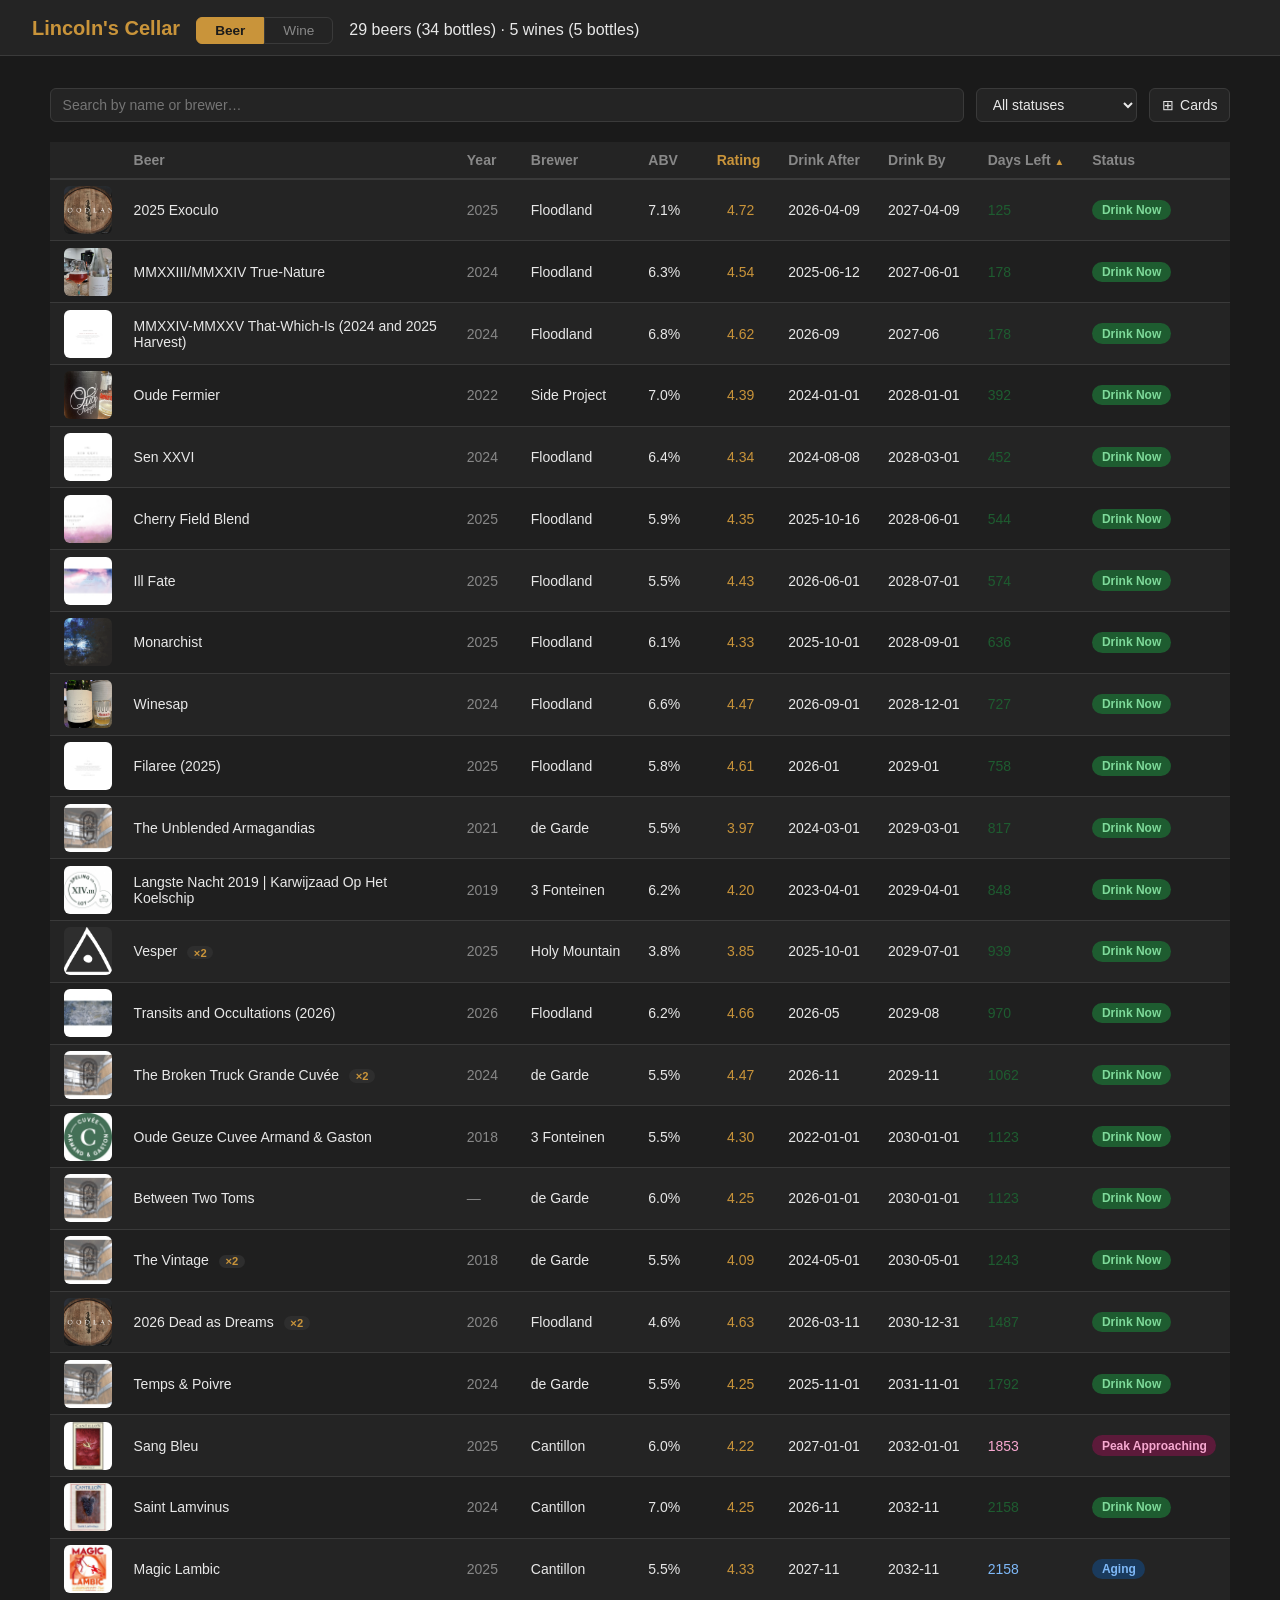
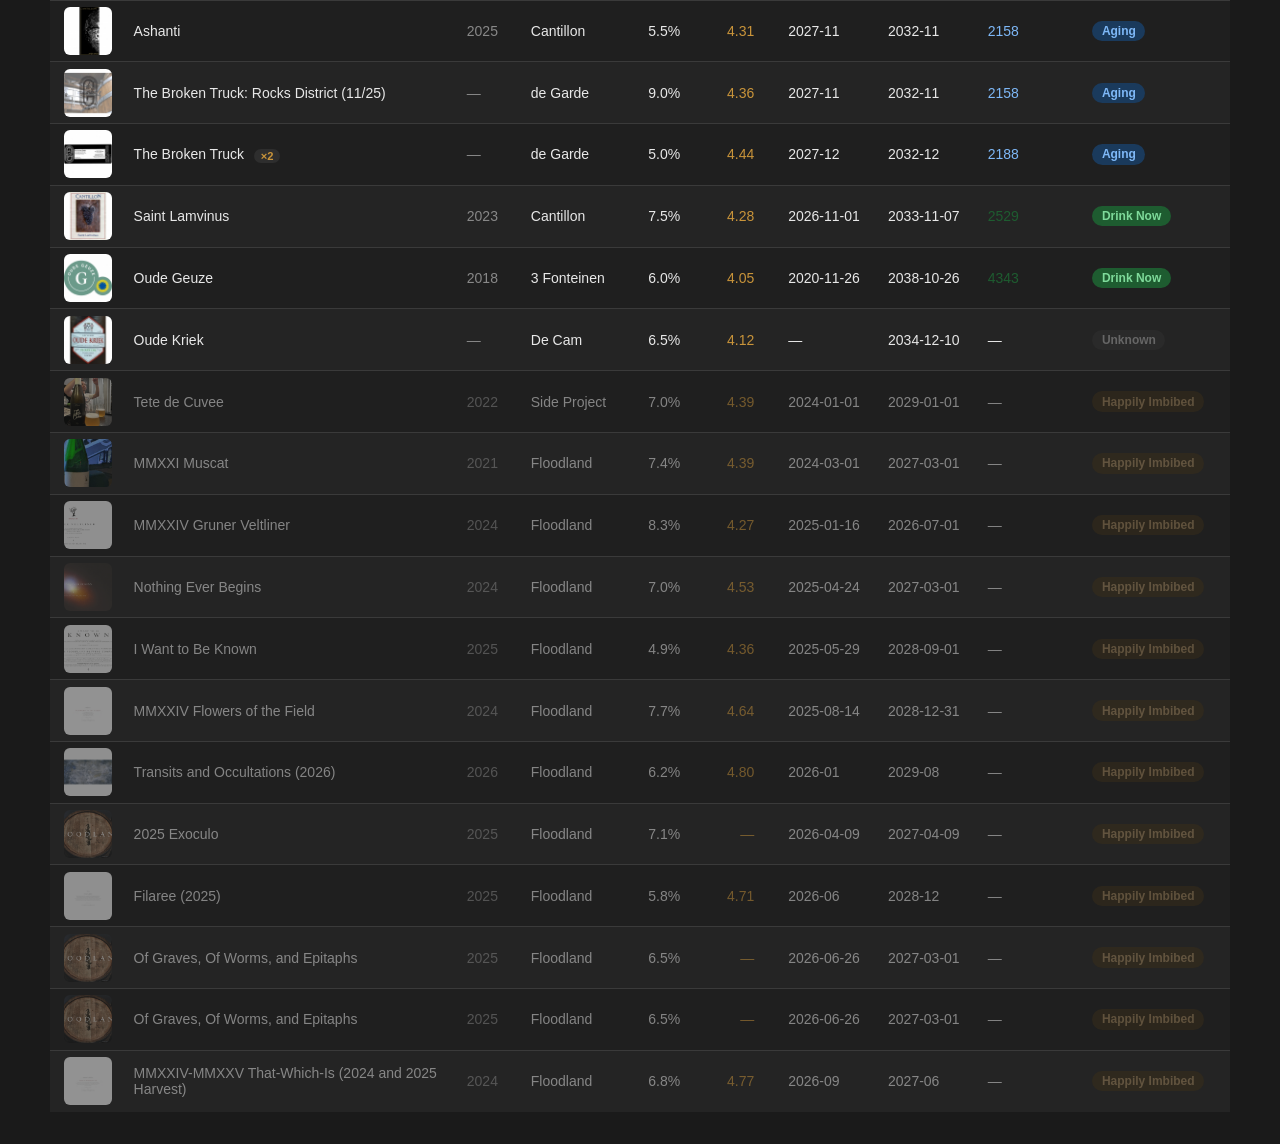
==== docs/index.html @ f9b919c2 "Refresh Untappd ratings for five vintage-specific beers" ====
<!DOCTYPE html>
<html lang="en">
<head>
  <meta charset="UTF-8">
  <meta name="viewport" content="width=device-width, initial-scale=1.0">
  <title>Lincoln's Cellar</title>
  <link rel="stylesheet" href="static/style.css">
</head>
<body>

<header>
  <div class="header-inner">
    <h1>Lincoln's Cellar</h1>
    <div class="section-tabs">
      <button class="tab-btn tab-beer active" data-section="beer">Beer</button>
      <button class="tab-btn tab-wine" data-section="wine">Wine</button>
    </div>
    <span class="cellar-count" id="cellarCount"></span>
  </div>
</header>

<main>

  <!-- ── Beer section ─────────────────────────────────────────── -->
  <div id="beerSection" class="cellar-section">
  <div class="controls">
    
    <input type="text" id="filterText" placeholder="Search by name or brewer…" autocomplete="off">
    <select id="filterStatus">
      <option value="">All statuses</option>
      <option value="Drink Now">Drink Now</option>
      <option value="Peak Approaching">Peak Approaching</option>
      <option value="Aging">Aging</option>
      <option value="Past Peak">Past Peak</option>
      <option value="Unknown">Unknown</option>
      <option value="Happily Imbibed">Happily Imbibed</option>
      <option value="Test">Test</option>
    </select>
    <button id="viewToggle" class="view-toggle">
      <span class="view-toggle-icon">⊞</span>
      <span class="view-toggle-label">Cards</span>
    </button>
  </div>

  <div id="sortControls" class="sort-controls" hidden>
    <label for="cardSort">Sort by</label>
    <select id="cardSort">
      <option value="days_left">Days Left</option>
      <option value="name">Name</option>
      <option value="year">Year</option>
      <option value="brewer">Brewer</option>
      <option value="abv">ABV</option>
      <option value="untappd_rating">Rating</option>
      <option value="drink_after">Drink After</option>
      <option value="drink_by">Drink By</option>
    </select>
    <button id="cardSortDir" class="card-sort-dir">▲</button>
  </div>

  <div class="table-wrap">
  <table id="cellarTable">
    <thead>
      <tr>
        <th class="col-img"></th>
        <th data-col="name" class="sortable">Beer <span class="sort-arrow"></span></th>
        <th data-col="year" class="sortable">Year <span class="sort-arrow"></span></th>
        <th data-col="brewer" class="sortable">Brewer <span class="sort-arrow"></span></th>
        <th data-col="abv" class="sortable">ABV <span class="sort-arrow"></span></th>
        <th data-col="untappd_rating" class="sortable col-rating">Rating <span class="sort-arrow"></span></th>
        <th data-col="drink_after" class="sortable">Drink After <span class="sort-arrow"></span></th>
        <th data-col="drink_by" class="sortable">Drink By <span class="sort-arrow"></span></th>
        <th data-col="days_left" class="sortable">Days Left <span class="sort-arrow"></span></th>
        <th>Status</th>
      </tr>
    </thead>
    <tbody id="tableBody">
      
      <tr class="beer-row" data-id="26" data-qty="1" >
        <td class="col-img">
          <img class="beer-thumb"
               src="static/images/beers/beer_4009.jpeg"
               alt="Oude Geuze"
               loading="lazy"
               onerror="this.src='/static/images/default.svg'">
        </td>
        <td class="beer-name">
          Oude Geuze
          
        </td>
        <td class="col-year">2018</td>
        <td class="col-brewer">3 Fonteinen</td>
        <td class="col-abv">6.0%</td>
        <td class="col-rating">4.05</td>
        <td class="col-drink-after">2020-11-26</td>
        <td class="col-drink-by">2038-10-26</td>
        <td class="col-days-left"
            data-by="2038-10-26"
            data-after="2020-11-26"
            data-imbibed=""
            data-label="">—</td>
        <td><span class="badge"
                  data-after="2020-11-26"
                  data-by="2038-10-26"
                  data-imbibed=""
                  data-label=""></span></td>
      </tr>
      
      <tr class="beer-row" data-id="16" data-qty="1" >
        <td class="col-img">
          <img class="beer-thumb"
               src="static/images/beers/beer_16.jpeg"
               alt="Oude Geuze Cuvee Armand & Gaston"
               loading="lazy"
               onerror="this.src='/static/images/default.svg'">
        </td>
        <td class="beer-name">
          Oude Geuze Cuvee Armand & Gaston
          
        </td>
        <td class="col-year">2018</td>
        <td class="col-brewer">3 Fonteinen</td>
        <td class="col-abv">5.5%</td>
        <td class="col-rating">4.30</td>
        <td class="col-drink-after">2022-01-01</td>
        <td class="col-drink-by">2030-01-01</td>
        <td class="col-days-left"
            data-by="2030-01-01"
            data-after="2022-01-01"
            data-imbibed=""
            data-label="">—</td>
        <td><span class="badge"
                  data-after="2022-01-01"
                  data-by="2030-01-01"
                  data-imbibed=""
                  data-label=""></span></td>
      </tr>
      
      <tr class="beer-row" data-id="17" data-qty="1" >
        <td class="col-img">
          <img class="beer-thumb"
               src="static/images/beers/beer_17.jpeg"
               alt="Langste Nacht 2019 | Karwijzaad Op Het Koelschip"
               loading="lazy"
               onerror="this.src='/static/images/default.svg'">
        </td>
        <td class="beer-name">
          Langste Nacht 2019 | Karwijzaad Op Het Koelschip
          
        </td>
        <td class="col-year">2019</td>
        <td class="col-brewer">3 Fonteinen</td>
        <td class="col-abv">6.2%</td>
        <td class="col-rating">4.20</td>
        <td class="col-drink-after">2023-04-01</td>
        <td class="col-drink-by">2029-04-01</td>
        <td class="col-days-left"
            data-by="2029-04-01"
            data-after="2023-04-01"
            data-imbibed=""
            data-label="">—</td>
        <td><span class="badge"
                  data-after="2023-04-01"
                  data-by="2029-04-01"
                  data-imbibed=""
                  data-label=""></span></td>
      </tr>
      
      <tr class="beer-row" data-id="19" data-qty="1" >
        <td class="col-img">
          <img class="beer-thumb"
               src="static/images/beers/beer_19.jpeg"
               alt="Oude Fermier"
               loading="lazy"
               onerror="this.src='/static/images/default.svg'">
        </td>
        <td class="beer-name">
          Oude Fermier
          
        </td>
        <td class="col-year">2022</td>
        <td class="col-brewer">Side Project</td>
        <td class="col-abv">7.0%</td>
        <td class="col-rating">4.39</td>
        <td class="col-drink-after">2024-01-01</td>
        <td class="col-drink-by">2028-01-01</td>
        <td class="col-days-left"
            data-by="2028-01-01"
            data-after="2024-01-01"
            data-imbibed=""
            data-label="">—</td>
        <td><span class="badge"
                  data-after="2024-01-01"
                  data-by="2028-01-01"
                  data-imbibed=""
                  data-label=""></span></td>
      </tr>
      
      <tr class="beer-row" data-id="12" data-qty="1" >
        <td class="col-img">
          <img class="beer-thumb"
               src="static/images/brewers/de_garde_brewing.jpeg"
               alt="The Unblended Armagandias"
               loading="lazy"
               onerror="this.src='/static/images/default.svg'">
        </td>
        <td class="beer-name">
          The Unblended Armagandias
          
        </td>
        <td class="col-year">2021</td>
        <td class="col-brewer">de Garde</td>
        <td class="col-abv">5.5%</td>
        <td class="col-rating">3.97</td>
        <td class="col-drink-after">2024-03-01</td>
        <td class="col-drink-by">2029-03-01</td>
        <td class="col-days-left"
            data-by="2029-03-01"
            data-after="2024-03-01"
            data-imbibed=""
            data-label="">—</td>
        <td><span class="badge"
                  data-after="2024-03-01"
                  data-by="2029-03-01"
                  data-imbibed=""
                  data-label=""></span></td>
      </tr>
      
      <tr class="beer-row" data-id="13" data-qty="2" >
        <td class="col-img">
          <img class="beer-thumb"
               src="static/images/brewers/de_garde_brewing.jpeg"
               alt="The Vintage"
               loading="lazy"
               onerror="this.src='/static/images/default.svg'">
        </td>
        <td class="beer-name">
          The Vintage
          
          <span class="qty-badge">×2</span>
          
        </td>
        <td class="col-year">2018</td>
        <td class="col-brewer">de Garde</td>
        <td class="col-abv">5.5%</td>
        <td class="col-rating">4.09</td>
        <td class="col-drink-after">2024-05-01</td>
        <td class="col-drink-by">2030-05-01</td>
        <td class="col-days-left"
            data-by="2030-05-01"
            data-after="2024-05-01"
            data-imbibed=""
            data-label="">—</td>
        <td><span class="badge"
                  data-after="2024-05-01"
                  data-by="2030-05-01"
                  data-imbibed=""
                  data-label=""></span></td>
      </tr>
      
      <tr class="beer-row" data-id="2" data-qty="1" >
        <td class="col-img">
          <img class="beer-thumb"
               src="static/images/beers/beer_2.jpg"
               alt="Sen XXVI"
               loading="lazy"
               onerror="this.src='/static/images/default.svg'">
        </td>
        <td class="beer-name">
          Sen XXVI
          
        </td>
        <td class="col-year">2024</td>
        <td class="col-brewer">Floodland</td>
        <td class="col-abv">6.4%</td>
        <td class="col-rating">4.34</td>
        <td class="col-drink-after">2024-08-08</td>
        <td class="col-drink-by">2028-03-01</td>
        <td class="col-days-left"
            data-by="2028-03-01"
            data-after="2024-08-08"
            data-imbibed=""
            data-label="">—</td>
        <td><span class="badge"
                  data-after="2024-08-08"
                  data-by="2028-03-01"
                  data-imbibed=""
                  data-label=""></span></td>
      </tr>
      
      <tr class="beer-row" data-id="11" data-qty="1" >
        <td class="col-img">
          <img class="beer-thumb"
               src="static/images/beers/beer_11.jpeg"
               alt="MMXXIII/MMXXIV True-Nature"
               loading="lazy"
               onerror="this.src='/static/images/default.svg'">
        </td>
        <td class="beer-name">
          MMXXIII/MMXXIV True-Nature
          
        </td>
        <td class="col-year">2024</td>
        <td class="col-brewer">Floodland</td>
        <td class="col-abv">6.3%</td>
        <td class="col-rating">4.54</td>
        <td class="col-drink-after">2025-06-12</td>
        <td class="col-drink-by">2027-06-01</td>
        <td class="col-days-left"
            data-by="2027-06-01"
            data-after="2025-06-12"
            data-imbibed=""
            data-label="">—</td>
        <td><span class="badge"
                  data-after="2025-06-12"
                  data-by="2027-06-01"
                  data-imbibed=""
                  data-label=""></span></td>
      </tr>
      
      <tr class="beer-row" data-id="6" data-qty="1" >
        <td class="col-img">
          <img class="beer-thumb"
               src="static/images/beers/beer_6.webp"
               alt="Monarchist"
               loading="lazy"
               onerror="this.src='/static/images/default.svg'">
        </td>
        <td class="beer-name">
          Monarchist
          
        </td>
        <td class="col-year">2025</td>
        <td class="col-brewer">Floodland</td>
        <td class="col-abv">6.1%</td>
        <td class="col-rating">4.33</td>
        <td class="col-drink-after">2025-10-01</td>
        <td class="col-drink-by">2028-09-01</td>
        <td class="col-days-left"
            data-by="2028-09-01"
            data-after="2025-10-01"
            data-imbibed=""
            data-label="">—</td>
        <td><span class="badge"
                  data-after="2025-10-01"
                  data-by="2028-09-01"
                  data-imbibed=""
                  data-label=""></span></td>
      </tr>
      
      <tr class="beer-row" data-id="27" data-qty="2" >
        <td class="col-img">
          <img class="beer-thumb"
               src="static/images/breweries/holy_mountain_brewing.png"
               alt="Vesper"
               loading="lazy"
               onerror="this.src='/static/images/default.svg'">
        </td>
        <td class="beer-name">
          Vesper
          
          <span class="qty-badge">×2</span>
          
        </td>
        <td class="col-year">2025</td>
        <td class="col-brewer">Holy Mountain</td>
        <td class="col-abv">3.8%</td>
        <td class="col-rating">3.85</td>
        <td class="col-drink-after">2025-10-01</td>
        <td class="col-drink-by">2029-07-01</td>
        <td class="col-days-left"
            data-by="2029-07-01"
            data-after="2025-10-01"
            data-imbibed=""
            data-label="">—</td>
        <td><span class="badge"
                  data-after="2025-10-01"
                  data-by="2029-07-01"
                  data-imbibed=""
                  data-label=""></span></td>
      </tr>
      
      <tr class="beer-row" data-id="5" data-qty="1" >
        <td class="col-img">
          <img class="beer-thumb"
               src="static/images/beers/beer_5.jpg"
               alt="Cherry Field Blend"
               loading="lazy"
               onerror="this.src='/static/images/default.svg'">
        </td>
        <td class="beer-name">
          Cherry Field Blend
          
        </td>
        <td class="col-year">2025</td>
        <td class="col-brewer">Floodland</td>
        <td class="col-abv">5.9%</td>
        <td class="col-rating">4.35</td>
        <td class="col-drink-after">2025-10-16</td>
        <td class="col-drink-by">2028-06-01</td>
        <td class="col-days-left"
            data-by="2028-06-01"
            data-after="2025-10-16"
            data-imbibed=""
            data-label="">—</td>
        <td><span class="badge"
                  data-after="2025-10-16"
                  data-by="2028-06-01"
                  data-imbibed=""
                  data-label=""></span></td>
      </tr>
      
      <tr class="beer-row" data-id="14" data-qty="1" >
        <td class="col-img">
          <img class="beer-thumb"
               src="static/images/brewers/de_garde_brewing.jpeg"
               alt="Temps & Poivre"
               loading="lazy"
               onerror="this.src='/static/images/default.svg'">
        </td>
        <td class="beer-name">
          Temps & Poivre
          
        </td>
        <td class="col-year">2024</td>
        <td class="col-brewer">de Garde</td>
        <td class="col-abv">5.5%</td>
        <td class="col-rating">4.25</td>
        <td class="col-drink-after">2025-11-01</td>
        <td class="col-drink-by">2031-11-01</td>
        <td class="col-days-left"
            data-by="2031-11-01"
            data-after="2025-11-01"
            data-imbibed=""
            data-label="">—</td>
        <td><span class="badge"
                  data-after="2025-11-01"
                  data-by="2031-11-01"
                  data-imbibed=""
                  data-label=""></span></td>
      </tr>
      
      <tr class="beer-row" data-id="123" data-qty="1" >
        <td class="col-img">
          <img class="beer-thumb"
               src="static/images/beers/beer_6720301.jpeg"
               alt="Filaree (2025)"
               loading="lazy"
               onerror="this.src='/static/images/default.svg'">
        </td>
        <td class="beer-name">
          Filaree (2025)
          
        </td>
        <td class="col-year">2025</td>
        <td class="col-brewer">Floodland</td>
        <td class="col-abv">5.8%</td>
        <td class="col-rating">4.61</td>
        <td class="col-drink-after">2026-01</td>
        <td class="col-drink-by">2029-01</td>
        <td class="col-days-left"
            data-by="2029-01"
            data-after="2026-01"
            data-imbibed=""
            data-label="">—</td>
        <td><span class="badge"
                  data-after="2026-01"
                  data-by="2029-01"
                  data-imbibed=""
                  data-label=""></span></td>
      </tr>
      
      <tr class="beer-row" data-id="15" data-qty="1" >
        <td class="col-img">
          <img class="beer-thumb"
               src="static/images/brewers/de_garde_brewing.jpeg"
               alt="Between Two Toms"
               loading="lazy"
               onerror="this.src='/static/images/default.svg'">
        </td>
        <td class="beer-name">
          Between Two Toms
          
        </td>
        <td class="col-year">—</td>
        <td class="col-brewer">de Garde</td>
        <td class="col-abv">6.0%</td>
        <td class="col-rating">4.25</td>
        <td class="col-drink-after">2026-01-01</td>
        <td class="col-drink-by">2030-01-01</td>
        <td class="col-days-left"
            data-by="2030-01-01"
            data-after="2026-01-01"
            data-imbibed=""
            data-label="">—</td>
        <td><span class="badge"
                  data-after="2026-01-01"
                  data-by="2030-01-01"
                  data-imbibed=""
                  data-label=""></span></td>
      </tr>
      
      <tr class="beer-row" data-id="128" data-qty="2" >
        <td class="col-img">
          <img class="beer-thumb"
               src="static/images/brewers/floodland_brewing.png"
               alt="2026 Dead as Dreams"
               loading="lazy"
               onerror="this.src='/static/images/default.svg'">
        </td>
        <td class="beer-name">
          2026 Dead as Dreams
          
          <span class="qty-badge">×2</span>
          
        </td>
        <td class="col-year">2026</td>
        <td class="col-brewer">Floodland</td>
        <td class="col-abv">4.6%</td>
        <td class="col-rating">4.63</td>
        <td class="col-drink-after">2026-03-11</td>
        <td class="col-drink-by">2030-12-31</td>
        <td class="col-days-left"
            data-by="2030-12-31"
            data-after="2026-03-11"
            data-imbibed=""
            data-label="">—</td>
        <td><span class="badge"
                  data-after="2026-03-11"
                  data-by="2030-12-31"
                  data-imbibed=""
                  data-label=""></span></td>
      </tr>
      
      <tr class="beer-row" data-id="130" data-qty="1" >
        <td class="col-img">
          <img class="beer-thumb"
               src="static/images/brewers/floodland_brewing.png"
               alt="2025 Exoculo"
               loading="lazy"
               onerror="this.src='/static/images/default.svg'">
        </td>
        <td class="beer-name">
          2025 Exoculo
          
        </td>
        <td class="col-year">2025</td>
        <td class="col-brewer">Floodland</td>
        <td class="col-abv">7.1%</td>
        <td class="col-rating">4.72</td>
        <td class="col-drink-after">2026-04-09</td>
        <td class="col-drink-by">2027-04-09</td>
        <td class="col-days-left"
            data-by="2027-04-09"
            data-after="2026-04-09"
            data-imbibed=""
            data-label="">—</td>
        <td><span class="badge"
                  data-after="2026-04-09"
                  data-by="2027-04-09"
                  data-imbibed=""
                  data-label=""></span></td>
      </tr>
      
      <tr class="beer-row" data-id="125" data-qty="1" >
        <td class="col-img">
          <img class="beer-thumb"
               src="static/images/beers/beer_6720303.jpeg"
               alt="Transits and Occultations (2026)"
               loading="lazy"
               onerror="this.src='/static/images/default.svg'">
        </td>
        <td class="beer-name">
          Transits and Occultations (2026)
          
        </td>
        <td class="col-year">2026</td>
        <td class="col-brewer">Floodland</td>
        <td class="col-abv">6.2%</td>
        <td class="col-rating">4.66</td>
        <td class="col-drink-after">2026-05</td>
        <td class="col-drink-by">2029-08</td>
        <td class="col-days-left"
            data-by="2029-08"
            data-after="2026-05"
            data-imbibed=""
            data-label="">—</td>
        <td><span class="badge"
                  data-after="2026-05"
                  data-by="2029-08"
                  data-imbibed=""
                  data-label=""></span></td>
      </tr>
      
      <tr class="beer-row" data-id="3" data-qty="1" >
        <td class="col-img">
          <img class="beer-thumb"
               src="static/images/beers/beer_3.jpg"
               alt="Ill Fate"
               loading="lazy"
               onerror="this.src='/static/images/default.svg'">
        </td>
        <td class="beer-name">
          Ill Fate
          
        </td>
        <td class="col-year">2025</td>
        <td class="col-brewer">Floodland</td>
        <td class="col-abv">5.5%</td>
        <td class="col-rating">4.43</td>
        <td class="col-drink-after">2026-06-01</td>
        <td class="col-drink-by">2028-07-01</td>
        <td class="col-days-left"
            data-by="2028-07-01"
            data-after="2026-06-01"
            data-imbibed=""
            data-label="">—</td>
        <td><span class="badge"
                  data-after="2026-06-01"
                  data-by="2028-07-01"
                  data-imbibed=""
                  data-label=""></span></td>
      </tr>
      
      <tr class="beer-row" data-id="124" data-qty="1" >
        <td class="col-img">
          <img class="beer-thumb"
               src="static/images/beers/beer_6720300.jpeg"
               alt="MMXXIV-MMXXV That-Which-Is (2024 and 2025 Harvest)"
               loading="lazy"
               onerror="this.src='/static/images/default.svg'">
        </td>
        <td class="beer-name">
          MMXXIV-MMXXV That-Which-Is (2024 and 2025 Harvest)
          
        </td>
        <td class="col-year">2024</td>
        <td class="col-brewer">Floodland</td>
        <td class="col-abv">6.8%</td>
        <td class="col-rating">4.62</td>
        <td class="col-drink-after">2026-09</td>
        <td class="col-drink-by">2027-06</td>
        <td class="col-days-left"
            data-by="2027-06"
            data-after="2026-09"
            data-imbibed=""
            data-label="">—</td>
        <td><span class="badge"
                  data-after="2026-09"
                  data-by="2027-06"
                  data-imbibed=""
                  data-label=""></span></td>
      </tr>
      
      <tr class="beer-row" data-id="10" data-qty="1" >
        <td class="col-img">
          <img class="beer-thumb"
               src="static/images/beers/beer_10.jpeg"
               alt="Winesap"
               loading="lazy"
               onerror="this.src='/static/images/default.svg'">
        </td>
        <td class="beer-name">
          Winesap
          
        </td>
        <td class="col-year">2024</td>
        <td class="col-brewer">Floodland</td>
        <td class="col-abv">6.6%</td>
        <td class="col-rating">4.47</td>
        <td class="col-drink-after">2026-09-01</td>
        <td class="col-drink-by">2028-12-01</td>
        <td class="col-days-left"
            data-by="2028-12-01"
            data-after="2026-09-01"
            data-imbibed=""
            data-label="">—</td>
        <td><span class="badge"
                  data-after="2026-09-01"
                  data-by="2028-12-01"
                  data-imbibed=""
                  data-label=""></span></td>
      </tr>
      
      <tr class="beer-row" data-id="22" data-qty="1" >
        <td class="col-img">
          <img class="beer-thumb"
               src="static/images/beers/beer_22.jpeg"
               alt="Saint Lamvinus"
               loading="lazy"
               onerror="this.src='/static/images/default.svg'">
        </td>
        <td class="beer-name">
          Saint Lamvinus
          
        </td>
        <td class="col-year">2024</td>
        <td class="col-brewer">Cantillon</td>
        <td class="col-abv">7.0%</td>
        <td class="col-rating">4.25</td>
        <td class="col-drink-after">2026-11</td>
        <td class="col-drink-by">2032-11</td>
        <td class="col-days-left"
            data-by="2032-11"
            data-after="2026-11"
            data-imbibed=""
            data-label="">—</td>
        <td><span class="badge"
                  data-after="2026-11"
                  data-by="2032-11"
                  data-imbibed=""
                  data-label=""></span></td>
      </tr>
      
      <tr class="beer-row" data-id="89" data-qty="2" >
        <td class="col-img">
          <img class="beer-thumb"
               src="static/images/brewers/de_garde_brewing.jpeg"
               alt="The Broken Truck Grande Cuvée"
               loading="lazy"
               onerror="this.src='/static/images/default.svg'">
        </td>
        <td class="beer-name">
          The Broken Truck Grande Cuvée
          
          <span class="qty-badge">×2</span>
          
        </td>
        <td class="col-year">2024</td>
        <td class="col-brewer">de Garde</td>
        <td class="col-abv">5.5%</td>
        <td class="col-rating">4.47</td>
        <td class="col-drink-after">2026-11</td>
        <td class="col-drink-by">2029-11</td>
        <td class="col-days-left"
            data-by="2029-11"
            data-after="2026-11"
            data-imbibed=""
            data-label="">—</td>
        <td><span class="badge"
                  data-after="2026-11"
                  data-by="2029-11"
                  data-imbibed=""
                  data-label=""></span></td>
      </tr>
      
      <tr class="beer-row" data-id="21" data-qty="1" >
        <td class="col-img">
          <img class="beer-thumb"
               src="static/images/beers/beer_21.jpeg"
               alt="Saint Lamvinus"
               loading="lazy"
               onerror="this.src='/static/images/default.svg'">
        </td>
        <td class="beer-name">
          Saint Lamvinus
          
        </td>
        <td class="col-year">2023</td>
        <td class="col-brewer">Cantillon</td>
        <td class="col-abv">7.5%</td>
        <td class="col-rating">4.28</td>
        <td class="col-drink-after">2026-11-01</td>
        <td class="col-drink-by">2033-11-07</td>
        <td class="col-days-left"
            data-by="2033-11-07"
            data-after="2026-11-01"
            data-imbibed=""
            data-label="">—</td>
        <td><span class="badge"
                  data-after="2026-11-01"
                  data-by="2033-11-07"
                  data-imbibed=""
                  data-label=""></span></td>
      </tr>
      
      <tr class="beer-row" data-id="23" data-qty="1" >
        <td class="col-img">
          <img class="beer-thumb"
               src="static/images/beers/beer_23.jpeg"
               alt="Sang Bleu"
               loading="lazy"
               onerror="this.src='/static/images/default.svg'">
        </td>
        <td class="beer-name">
          Sang Bleu
          
        </td>
        <td class="col-year">2025</td>
        <td class="col-brewer">Cantillon</td>
        <td class="col-abv">6.0%</td>
        <td class="col-rating">4.22</td>
        <td class="col-drink-after">2027-01-01</td>
        <td class="col-drink-by">2032-01-01</td>
        <td class="col-days-left"
            data-by="2032-01-01"
            data-after="2027-01-01"
            data-imbibed=""
            data-label="">—</td>
        <td><span class="badge"
                  data-after="2027-01-01"
                  data-by="2032-01-01"
                  data-imbibed=""
                  data-label=""></span></td>
      </tr>
      
      <tr class="beer-row" data-id="24" data-qty="1" >
        <td class="col-img">
          <img class="beer-thumb"
               src="static/images/beers/beer_24.jpeg"
               alt="Magic Lambic"
               loading="lazy"
               onerror="this.src='/static/images/default.svg'">
        </td>
        <td class="beer-name">
          Magic Lambic
          
        </td>
        <td class="col-year">2025</td>
        <td class="col-brewer">Cantillon</td>
        <td class="col-abv">5.5%</td>
        <td class="col-rating">4.33</td>
        <td class="col-drink-after">2027-11</td>
        <td class="col-drink-by">2032-11</td>
        <td class="col-days-left"
            data-by="2032-11"
            data-after="2027-11"
            data-imbibed=""
            data-label="">—</td>
        <td><span class="badge"
                  data-after="2027-11"
                  data-by="2032-11"
                  data-imbibed=""
                  data-label=""></span></td>
      </tr>
      
      <tr class="beer-row" data-id="25" data-qty="1" >
        <td class="col-img">
          <img class="beer-thumb"
               src="static/images/beers/beer_25.jpeg"
               alt="Ashanti"
               loading="lazy"
               onerror="this.src='/static/images/default.svg'">
        </td>
        <td class="beer-name">
          Ashanti
          
        </td>
        <td class="col-year">2025</td>
        <td class="col-brewer">Cantillon</td>
        <td class="col-abv">5.5%</td>
        <td class="col-rating">4.31</td>
        <td class="col-drink-after">2027-11</td>
        <td class="col-drink-by">2032-11</td>
        <td class="col-days-left"
            data-by="2032-11"
            data-after="2027-11"
            data-imbibed=""
            data-label="">—</td>
        <td><span class="badge"
                  data-after="2027-11"
                  data-by="2032-11"
                  data-imbibed=""
                  data-label=""></span></td>
      </tr>
      
      <tr class="beer-row" data-id="90" data-qty="1" >
        <td class="col-img">
          <img class="beer-thumb"
               src="static/images/brewers/de_garde_brewing.jpeg"
               alt="The Broken Truck: Rocks District (11/25)"
               loading="lazy"
               onerror="this.src='/static/images/default.svg'">
        </td>
        <td class="beer-name">
          The Broken Truck: Rocks District (11/25)
          
        </td>
        <td class="col-year">—</td>
        <td class="col-brewer">de Garde</td>
        <td class="col-abv">9.0%</td>
        <td class="col-rating">4.36</td>
        <td class="col-drink-after">2027-11</td>
        <td class="col-drink-by">2032-11</td>
        <td class="col-days-left"
            data-by="2032-11"
            data-after="2027-11"
            data-imbibed=""
            data-label="">—</td>
        <td><span class="badge"
                  data-after="2027-11"
                  data-by="2032-11"
                  data-imbibed=""
                  data-label=""></span></td>
      </tr>
      
      <tr class="beer-row" data-id="87" data-qty="2" >
        <td class="col-img">
          <img class="beer-thumb"
               src="static/images/beers/beer_1137282.jpeg"
               alt="The Broken Truck"
               loading="lazy"
               onerror="this.src='/static/images/default.svg'">
        </td>
        <td class="beer-name">
          The Broken Truck
          
          <span class="qty-badge">×2</span>
          
        </td>
        <td class="col-year">—</td>
        <td class="col-brewer">de Garde</td>
        <td class="col-abv">5.0%</td>
        <td class="col-rating">4.44</td>
        <td class="col-drink-after">2027-12</td>
        <td class="col-drink-by">2032-12</td>
        <td class="col-days-left"
            data-by="2032-12"
            data-after="2027-12"
            data-imbibed=""
            data-label="">—</td>
        <td><span class="badge"
                  data-after="2027-12"
                  data-by="2032-12"
                  data-imbibed=""
                  data-label=""></span></td>
      </tr>
      
      <tr class="beer-row" data-id="20" data-qty="1" >
        <td class="col-img">
          <img class="beer-thumb"
               src="static/images/beers/beer_20.jpeg"
               alt="Oude Kriek"
               loading="lazy"
               onerror="this.src='/static/images/default.svg'">
        </td>
        <td class="beer-name">
          Oude Kriek
          
        </td>
        <td class="col-year">—</td>
        <td class="col-brewer">De Cam</td>
        <td class="col-abv">6.5%</td>
        <td class="col-rating">4.12</td>
        <td class="col-drink-after">—</td>
        <td class="col-drink-by">2034-12-10</td>
        <td class="col-days-left"
            data-by="2034-12-10"
            data-after=""
            data-imbibed=""
            data-label="">—</td>
        <td><span class="badge"
                  data-after=""
                  data-by="2034-12-10"
                  data-imbibed=""
                  data-label=""></span></td>
      </tr>
      
      <tr class="beer-row" data-id="18" data-qty="1" data-imbibed="1">
        <td class="col-img">
          <img class="beer-thumb"
               src="static/images/beers/beer_18.jpeg"
               alt="Tete de Cuvee"
               loading="lazy"
               onerror="this.src='/static/images/default.svg'">
        </td>
        <td class="beer-name">
          Tete de Cuvee
          
        </td>
        <td class="col-year">2022</td>
        <td class="col-brewer">Side Project</td>
        <td class="col-abv">7.0%</td>
        <td class="col-rating">4.39</td>
        <td class="col-drink-after">2024-01-01</td>
        <td class="col-drink-by">2029-01-01</td>
        <td class="col-days-left"
            data-by="2029-01-01"
            data-after="2024-01-01"
            data-imbibed="2026-09-17"
            data-label="">—</td>
        <td><span class="badge"
                  data-after="2024-01-01"
                  data-by="2029-01-01"
                  data-imbibed="2026-09-17"
                  data-label=""></span></td>
      </tr>
      
      <tr class="beer-row" data-id="1" data-qty="1" data-imbibed="1">
        <td class="col-img">
          <img class="beer-thumb"
               src="static/images/beers/beer_1.jpg"
               alt="MMXXI Muscat"
               loading="lazy"
               onerror="this.src='/static/images/default.svg'">
        </td>
        <td class="beer-name">
          MMXXI Muscat
          
        </td>
        <td class="col-year">2021</td>
        <td class="col-brewer">Floodland</td>
        <td class="col-abv">7.4%</td>
        <td class="col-rating">4.39</td>
        <td class="col-drink-after">2024-03-01</td>
        <td class="col-drink-by">2027-03-01</td>
        <td class="col-days-left"
            data-by="2027-03-01"
            data-after="2024-03-01"
            data-imbibed="2026-05-22"
            data-label="">—</td>
        <td><span class="badge"
                  data-after="2024-03-01"
                  data-by="2027-03-01"
                  data-imbibed="2026-05-22"
                  data-label=""></span></td>
      </tr>
      
      <tr class="beer-row" data-id="9" data-qty="1" data-imbibed="1">
        <td class="col-img">
          <img class="beer-thumb"
               src="static/images/beers/beer_9.webp"
               alt="MMXXIV Gruner Veltliner"
               loading="lazy"
               onerror="this.src='/static/images/default.svg'">
        </td>
        <td class="beer-name">
          MMXXIV Gruner Veltliner
          
        </td>
        <td class="col-year">2024</td>
        <td class="col-brewer">Floodland</td>
        <td class="col-abv">8.3%</td>
        <td class="col-rating">4.27</td>
        <td class="col-drink-after">2025-01-16</td>
        <td class="col-drink-by">2026-07-01</td>
        <td class="col-days-left"
            data-by="2026-07-01"
            data-after="2025-01-16"
            data-imbibed="2026-08-08"
            data-label="">—</td>
        <td><span class="badge"
                  data-after="2025-01-16"
                  data-by="2026-07-01"
                  data-imbibed="2026-08-08"
                  data-label=""></span></td>
      </tr>
      
      <tr class="beer-row" data-id="8" data-qty="1" data-imbibed="1">
        <td class="col-img">
          <img class="beer-thumb"
               src="static/images/beers/beer_8.webp"
               alt="Nothing Ever Begins"
               loading="lazy"
               onerror="this.src='/static/images/default.svg'">
        </td>
        <td class="beer-name">
          Nothing Ever Begins
          
        </td>
        <td class="col-year">2024</td>
        <td class="col-brewer">Floodland</td>
        <td class="col-abv">7.0%</td>
        <td class="col-rating">4.53</td>
        <td class="col-drink-after">2025-04-24</td>
        <td class="col-drink-by">2027-03-01</td>
        <td class="col-days-left"
            data-by="2027-03-01"
            data-after="2025-04-24"
            data-imbibed="2026-05-22"
            data-label="">—</td>
        <td><span class="badge"
                  data-after="2025-04-24"
                  data-by="2027-03-01"
                  data-imbibed="2026-05-22"
                  data-label=""></span></td>
      </tr>
      
      <tr class="beer-row" data-id="7" data-qty="1" data-imbibed="1">
        <td class="col-img">
          <img class="beer-thumb"
               src="static/images/beers/beer_7.webp"
               alt="I Want to Be Known"
               loading="lazy"
               onerror="this.src='/static/images/default.svg'">
        </td>
        <td class="beer-name">
          I Want to Be Known
          
        </td>
        <td class="col-year">2025</td>
        <td class="col-brewer">Floodland</td>
        <td class="col-abv">4.9%</td>
        <td class="col-rating">4.36</td>
        <td class="col-drink-after">2025-05-29</td>
        <td class="col-drink-by">2028-09-01</td>
        <td class="col-days-left"
            data-by="2028-09-01"
            data-after="2025-05-29"
            data-imbibed="2026-09-28"
            data-label="">—</td>
        <td><span class="badge"
                  data-after="2025-05-29"
                  data-by="2028-09-01"
                  data-imbibed="2026-09-28"
                  data-label=""></span></td>
      </tr>
      
      <tr class="beer-row" data-id="4" data-qty="1" data-imbibed="1">
        <td class="col-img">
          <img class="beer-thumb"
               src="static/images/beers/beer_4.jpg"
               alt="MMXXIV Flowers of the Field"
               loading="lazy"
               onerror="this.src='/static/images/default.svg'">
        </td>
        <td class="beer-name">
          MMXXIV Flowers of the Field
          
        </td>
        <td class="col-year">2024</td>
        <td class="col-brewer">Floodland</td>
        <td class="col-abv">7.7%</td>
        <td class="col-rating">4.64</td>
        <td class="col-drink-after">2025-08-14</td>
        <td class="col-drink-by">2028-12-31</td>
        <td class="col-days-left"
            data-by="2028-12-31"
            data-after="2025-08-14"
            data-imbibed="2026-09-17"
            data-label="">—</td>
        <td><span class="badge"
                  data-after="2025-08-14"
                  data-by="2028-12-31"
                  data-imbibed="2026-09-17"
                  data-label=""></span></td>
      </tr>
      
      <tr class="beer-row" data-id="127" data-qty="1" data-imbibed="1">
        <td class="col-img">
          <img class="beer-thumb"
               src="static/images/beers/beer_6720303.jpeg"
               alt="Transits and Occultations (2026)"
               loading="lazy"
               onerror="this.src='/static/images/default.svg'">
        </td>
        <td class="beer-name">
          Transits and Occultations (2026)
          
        </td>
        <td class="col-year">2026</td>
        <td class="col-brewer">Floodland</td>
        <td class="col-abv">6.2%</td>
        <td class="col-rating">4.80</td>
        <td class="col-drink-after">2026-01</td>
        <td class="col-drink-by">2029-08</td>
        <td class="col-days-left"
            data-by="2029-08"
            data-after="2026-01"
            data-imbibed="2026-07-20"
            data-label="">—</td>
        <td><span class="badge"
                  data-after="2026-01"
                  data-by="2029-08"
                  data-imbibed="2026-07-20"
                  data-label=""></span></td>
      </tr>
      
      <tr class="beer-row" data-id="132" data-qty="1" data-imbibed="1">
        <td class="col-img">
          <img class="beer-thumb"
               src="static/images/brewers/floodland_brewing.png"
               alt="2025 Exoculo"
               loading="lazy"
               onerror="this.src='/static/images/default.svg'">
        </td>
        <td class="beer-name">
          2025 Exoculo
          
        </td>
        <td class="col-year">2025</td>
        <td class="col-brewer">Floodland</td>
        <td class="col-abv">7.1%</td>
        <td class="col-rating">—</td>
        <td class="col-drink-after">2026-04-09</td>
        <td class="col-drink-by">2027-04-09</td>
        <td class="col-days-left"
            data-by="2027-04-09"
            data-after="2026-04-09"
            data-imbibed="2026-10-31"
            data-label="">—</td>
        <td><span class="badge"
                  data-after="2026-04-09"
                  data-by="2027-04-09"
                  data-imbibed="2026-10-31"
                  data-label=""></span></td>
      </tr>
      
      <tr class="beer-row" data-id="126" data-qty="1" data-imbibed="1">
        <td class="col-img">
          <img class="beer-thumb"
               src="static/images/beers/beer_6720301.jpeg"
               alt="Filaree (2025)"
               loading="lazy"
               onerror="this.src='/static/images/default.svg'">
        </td>
        <td class="beer-name">
          Filaree (2025)
          
        </td>
        <td class="col-year">2025</td>
        <td class="col-brewer">Floodland</td>
        <td class="col-abv">5.8%</td>
        <td class="col-rating">4.71</td>
        <td class="col-drink-after">2026-06</td>
        <td class="col-drink-by">2028-12</td>
        <td class="col-days-left"
            data-by="2028-12"
            data-after="2026-06"
            data-imbibed="2026-07-20"
            data-label="">—</td>
        <td><span class="badge"
                  data-after="2026-06"
                  data-by="2028-12"
                  data-imbibed="2026-07-20"
                  data-label=""></span></td>
      </tr>
      
      <tr class="beer-row" data-id="129" data-qty="1" data-imbibed="1">
        <td class="col-img">
          <img class="beer-thumb"
               src="static/images/brewers/floodland_brewing.png"
               alt="Of Graves, Of Worms, and Epitaphs"
               loading="lazy"
               onerror="this.src='/static/images/default.svg'">
        </td>
        <td class="beer-name">
          Of Graves, Of Worms, and Epitaphs
          
        </td>
        <td class="col-year">2025</td>
        <td class="col-brewer">Floodland</td>
        <td class="col-abv">6.5%</td>
        <td class="col-rating">—</td>
        <td class="col-drink-after">2026-06-26</td>
        <td class="col-drink-by">2027-03-01</td>
        <td class="col-days-left"
            data-by="2027-03-01"
            data-after="2026-06-26"
            data-imbibed="2026-11-01"
            data-label="">—</td>
        <td><span class="badge"
                  data-after="2026-06-26"
                  data-by="2027-03-01"
                  data-imbibed="2026-11-01"
                  data-label=""></span></td>
      </tr>
      
      <tr class="beer-row" data-id="131" data-qty="1" data-imbibed="1">
        <td class="col-img">
          <img class="beer-thumb"
               src="static/images/brewers/floodland_brewing.png"
               alt="Of Graves, Of Worms, and Epitaphs"
               loading="lazy"
               onerror="this.src='/static/images/default.svg'">
        </td>
        <td class="beer-name">
          Of Graves, Of Worms, and Epitaphs
          
        </td>
        <td class="col-year">2025</td>
        <td class="col-brewer">Floodland</td>
        <td class="col-abv">6.5%</td>
        <td class="col-rating">—</td>
        <td class="col-drink-after">2026-06-26</td>
        <td class="col-drink-by">2027-03-01</td>
        <td class="col-days-left"
            data-by="2027-03-01"
            data-after="2026-06-26"
            data-imbibed="2026-08-08"
            data-label="">—</td>
        <td><span class="badge"
                  data-after="2026-06-26"
                  data-by="2027-03-01"
                  data-imbibed="2026-08-08"
                  data-label=""></span></td>
      </tr>
      
      <tr class="beer-row" data-id="133" data-qty="1" data-imbibed="1">
        <td class="col-img">
          <img class="beer-thumb"
               src="static/images/beers/beer_6720300.jpeg"
               alt="MMXXIV-MMXXV That-Which-Is (2024 and 2025 Harvest)"
               loading="lazy"
               onerror="this.src='/static/images/default.svg'">
        </td>
        <td class="beer-name">
          MMXXIV-MMXXV That-Which-Is (2024 and 2025 Harvest)
          
        </td>
        <td class="col-year">2024</td>
        <td class="col-brewer">Floodland</td>
        <td class="col-abv">6.8%</td>
        <td class="col-rating">4.77</td>
        <td class="col-drink-after">2026-09</td>
        <td class="col-drink-by">2027-06</td>
        <td class="col-days-left"
            data-by="2027-06"
            data-after="2026-09"
            data-imbibed="2026-11-01"
            data-label="">—</td>
        <td><span class="badge"
                  data-after="2026-09"
                  data-by="2027-06"
                  data-imbibed="2026-11-01"
                  data-label=""></span></td>
      </tr>
      
    </tbody>
  </table>
  </div>

  <div id="cardGrid" class="card-grid" hidden></div>
  </div><!-- /beerSection -->

  <!-- ── Wine section ─────────────────────────────────────────── -->
  <div id="wineSection" class="cellar-section" hidden>
  <div class="controls wine-controls">
    
    <input type="text" id="wineFilterText" placeholder="Search by name or producer…" autocomplete="off">
    <select id="wineFilterStatus">
      <option value="">All statuses</option>
      <option value="Drink Now">Drink Now</option>
      <option value="Peak Approaching">Peak Approaching</option>
      <option value="Aging">Aging</option>
      <option value="Past Peak">Past Peak</option>
      <option value="Not Set">Not Set</option>
      <option value="Happily Imbibed">Happily Imbibed</option>
      <option value="Test">Test</option>
    </select>
    <button id="wineViewToggle" class="view-toggle">
      <span class="view-toggle-icon">⊞</span>
      <span class="view-toggle-label">Cards</span>
    </button>
  </div>

  <div id="wineSortControls" class="sort-controls" hidden>
    <label for="wineCardSort">Sort by</label>
    <select id="wineCardSort">
      <option value="days_left">Days Left</option>
      <option value="name">Name</option>
      <option value="year">Vintage</option>
      <option value="producer">Producer</option>
      <option value="region">Region</option>
      <option value="drink_after">Drink After</option>
      <option value="drink_by">Drink By</option>
    </select>
    <button id="wineCardSortDir" class="card-sort-dir">▲</button>
  </div>

  <div class="table-wrap">
  <table id="wineTable">
    <thead>
      <tr>
        <th class="col-img"></th>
        <th data-col="name" class="sortable wine-sortable">Wine <span class="sort-arrow"></span></th>
        <th data-col="year" class="sortable wine-sortable">Vintage <span class="sort-arrow"></span></th>
        <th data-col="producer" class="sortable wine-sortable">Producer <span class="sort-arrow"></span></th>
        <th data-col="region" class="sortable wine-sortable">Region <span class="sort-arrow"></span></th>
        <th data-col="varietal" class="sortable wine-sortable">Varietal <span class="sort-arrow"></span></th>
        <th data-col="drink_after" class="sortable wine-sortable">Drink After <span class="sort-arrow"></span></th>
        <th data-col="drink_by" class="sortable wine-sortable">Drink By <span class="sort-arrow"></span></th>
        <th data-col="days_left" class="sortable wine-sortable">Days Left <span class="sort-arrow"></span></th>
        <th>Status</th>
      </tr>
    </thead>
    <tbody id="wineTableBody">
      
      <tr class="wine-row" data-id="7" data-qty="1" >
        <td class="col-img">
          <img class="beer-thumb"
               src="static/images/default.svg"
               alt="Brunello di Montalcino BIO"
               loading="lazy"
               onerror="this.src='/static/images/default.svg'">
        </td>
        <td class="beer-name">
          Brunello di Montalcino BIO
          
        </td>
        <td class="col-year">2013</td>
        <td class="col-brewer">Le Chiuse</td>
        <td class="col-region">Tuscany</td>
        <td class="col-varietal">Sangiovese</td>
        <td class="col-drink-after">2021-01-01</td>
        <td class="col-drink-by">2033-12-31</td>
        <td class="col-days-left wine-days"
            data-by="2033-12-31"
            data-after="2021-01-01"
            data-imbibed=""
            data-label="">—</td>
        <td><span class="badge wine-badge"
                  data-after="2021-01-01"
                  data-by="2033-12-31"
                  data-imbibed=""
                  data-label=""></span></td>
      </tr>
      
      <tr class="wine-row" data-id="9" data-qty="1" >
        <td class="col-img">
          <img class="beer-thumb"
               src="static/images/default.svg"
               alt="Vino Nobile di Montepulciano Riserva"
               loading="lazy"
               onerror="this.src='/static/images/default.svg'">
        </td>
        <td class="beer-name">
          Vino Nobile di Montepulciano Riserva
          
        </td>
        <td class="col-year">2017</td>
        <td class="col-brewer">Boscarelli</td>
        <td class="col-region">Tuscany</td>
        <td class="col-varietal">Sangiovese</td>
        <td class="col-drink-after">2023-01-01</td>
        <td class="col-drink-by">2037-12-31</td>
        <td class="col-days-left wine-days"
            data-by="2037-12-31"
            data-after="2023-01-01"
            data-imbibed=""
            data-label="">—</td>
        <td><span class="badge wine-badge"
                  data-after="2023-01-01"
                  data-by="2037-12-31"
                  data-imbibed=""
                  data-label=""></span></td>
      </tr>
      
      <tr class="wine-row" data-id="6" data-qty="1" >
        <td class="col-img">
          <img class="beer-thumb"
               src="static/images/default.svg"
               alt="Pinot Noir"
               loading="lazy"
               onerror="this.src='/static/images/default.svg'">
        </td>
        <td class="beer-name">
          Pinot Noir
          
        </td>
        <td class="col-year">2024</td>
        <td class="col-brewer">Freycinet Vineyard</td>
        <td class="col-region">Tasmania</td>
        <td class="col-varietal">Pinot Noir</td>
        <td class="col-drink-after">2026-01-01</td>
        <td class="col-drink-by">2032-12-31</td>
        <td class="col-days-left wine-days"
            data-by="2032-12-31"
            data-after="2026-01-01"
            data-imbibed=""
            data-label="">—</td>
        <td><span class="badge wine-badge"
                  data-after="2026-01-01"
                  data-by="2032-12-31"
                  data-imbibed=""
                  data-label=""></span></td>
      </tr>
      
      <tr class="wine-row" data-id="8" data-qty="1" >
        <td class="col-img">
          <img class="beer-thumb"
               src="static/images/default.svg"
               alt="Brunello di Montalcino, Vigna Montosoli"
               loading="lazy"
               onerror="this.src='/static/images/default.svg'">
        </td>
        <td class="beer-name">
          Brunello di Montalcino, Vigna Montosoli
          
        </td>
        <td class="col-year">2016</td>
        <td class="col-brewer">Gode</td>
        <td class="col-region">Tuscany</td>
        <td class="col-varietal">Brunello</td>
        <td class="col-drink-after">2026-01-01</td>
        <td class="col-drink-by">2041-12-31</td>
        <td class="col-days-left wine-days"
            data-by="2041-12-31"
            data-after="2026-01-01"
            data-imbibed=""
            data-label="">—</td>
        <td><span class="badge wine-badge"
                  data-after="2026-01-01"
                  data-by="2041-12-31"
                  data-imbibed=""
                  data-label=""></span></td>
      </tr>
      
      <tr class="wine-row" data-id="10" data-qty="1" >
        <td class="col-img">
          <img class="beer-thumb"
               src="static/images/default.svg"
               alt="Derivative Red Wine"
               loading="lazy"
               onerror="this.src='/static/images/default.svg'">
        </td>
        <td class="beer-name">
          Derivative Red Wine
          
        </td>
        <td class="col-year">2021</td>
        <td class="col-brewer">Market Vineyards</td>
        <td class="col-region">Columbia Valley</td>
        <td class="col-varietal">—</td>
        <td class="col-drink-after">—</td>
        <td class="col-drink-by">—</td>
        <td class="col-days-left wine-days"
            data-by=""
            data-after=""
            data-imbibed=""
            data-label="">—</td>
        <td><span class="badge wine-badge"
                  data-after=""
                  data-by=""
                  data-imbibed=""
                  data-label=""></span></td>
      </tr>
      
    </tbody>
  </table>
  </div>

  <div id="wineCardGrid" class="card-grid" hidden></div>
  </div><!-- /wineSection -->

</main>

<!-- Detail modal -->
<div id="modal" class="modal-overlay" hidden>
  <div class="modal-box">
    <button class="modal-close" id="modalClose">✕</button>
    <div id="modalContent"></div>
  </div>
</div>


<script>
  window.CELLAR_DATA_URL = 'cellar.json';
  window.READ_ONLY = true;
  window.CELLAR_WINES_URL = 'cellar.json';
</script>
<script src="static/app.js"></script>
</body>
</html>
---- docs/static/style.css ----
*, *::before, *::after { box-sizing: border-box; margin: 0; padding: 0; }
html { overflow-x: hidden; }

:root {
  --bg: #1a1a1a;
  --surface: #242424;
  --surface2: #2e2e2e;
  --row-even: #1f1f1f;
  --row-odd: #242424;
  --border: #3a3a3a;
  --text: #e8e8e8;
  --text-muted: #888;
  --accent: #c9943a;    /* amber */

  --green: #1e5c30;
  --green-text: #7eda9a;
  --yellow: #7a6200;
  --yellow-text: #f0c040;
  --grey: #3a3a3a;
  --grey-text: #aaa;
  --blue: #1a3a5c;
  --blue-text: #7eb8f7;
  --pink: #5c1a3a;
  --pink-text: #f7a8d0;
  --red: #7d2e2e;
  --red-text: #f08080;
  --dim: #2a2a2a;
  --dim-text: #666;
}

body {
  font-family: -apple-system, BlinkMacSystemFont, 'Segoe UI', sans-serif;
  background: var(--bg);
  color: var(--text);
  min-height: 100vh;
  overflow-x: hidden;
}

/* ── Header ─────────────────────────────── */
header {
  background: var(--surface);
  border-bottom: 1px solid var(--border);
  padding: 0 2rem;
  height: 56px;
  display: flex;
  align-items: center;
}

.header-inner {
  display: flex;
  align-items: baseline;
  gap: 1rem;
}

h1 {
  font-size: 1.25rem;
  font-weight: 600;
  color: var(--accent);
}

.beer-count {
  font-size: 0.8rem;
  color: var(--text-muted);
}

/* ── Main layout ─────────────────────────── */
main {
  max-width: min(1440px, 96vw);
  margin: 2rem auto;
  padding: 0 1.5rem;
}

/* ── Controls ────────────────────────────── */
.controls {
  display: flex;
  gap: 0.75rem;
  margin-bottom: 1.25rem;
}

.controls input,
.controls select {
  background: var(--surface);
  border: 1px solid var(--border);
  color: var(--text);
  padding: 0.45rem 0.75rem;
  border-radius: 6px;
  font-size: 0.875rem;
  outline: none;
}

.controls input { flex: 1; }
.controls input:focus,
.controls select:focus {
  border-color: var(--accent);
}

/* ── Table ───────────────────────────────── */
.table-wrap {
  overflow-x: auto;
  -webkit-overflow-scrolling: touch;
}

table {
  width: 100%;
  border-collapse: collapse;
  font-size: 0.875rem;
}

thead th {
  background: var(--surface);
  color: var(--text-muted);
  text-align: left;
  padding: 0.6rem 0.875rem;
  border-bottom: 2px solid var(--border);
  white-space: nowrap;
  user-select: none;
}

thead th.col-img { width: 60px; padding-right: 0; }

thead th.sortable { cursor: pointer; }
thead th.sortable:hover { color: var(--text); }
thead th.sort-asc .sort-arrow::after  { content: ' ▲'; font-size: 0.7em; color: var(--accent); }
thead th.sort-desc .sort-arrow::after { content: ' ▼'; font-size: 0.7em; color: var(--accent); }

/* Hidden until JS finishes calculating badges, days, and sort */
#tableBody { visibility: hidden; }
#tableBody.ready { visibility: visible; }

/* Alternating rows */
tbody tr:nth-child(odd)  { background: var(--row-odd); }
tbody tr:nth-child(even) { background: var(--row-even); }

tbody tr { border-bottom: 1px solid var(--border); transition: background 0.1s; }
tbody tr:last-child { border-bottom: none; }
tbody tr.beer-row { cursor: pointer; }
tbody tr.beer-row:hover { background: var(--surface2) !important; }
tbody tr.wine-row { cursor: pointer; }
tbody tr.wine-row:hover { background: var(--surface2) !important; }

td {
  padding: 0.65rem 0.875rem;
  vertical-align: middle;
}

td.col-img {
  padding: 0.4rem 0.5rem 0.4rem 0.875rem;
  width: 60px;
}

/* Cells that must never wrap — date hyphens and numbers break without this */
td.col-year, td.col-abv, td.col-drink-after, td.col-drink-by, td.col-days-left {
  white-space: nowrap;
}

/* Brewer: nowrap + ellipsis for degenerate long names */
td.col-brewer {
  white-space: nowrap;
  max-width: 160px;
  overflow: hidden;
  text-overflow: ellipsis;
}

td.beer-name { font-weight: 500; color: var(--text); }
td.col-year, th[data-col="year"] { color: var(--text-muted); font-variant-numeric: tabular-nums; width: 4rem; }
td.col-rating, th.col-rating { color: var(--accent); font-variant-numeric: tabular-nums; width: 5rem; text-align: right; }
td.col-rating { padding-right: 1.25rem; }

/* Beer thumbnail */
.beer-thumb {
  width: 48px;
  height: 48px;
  object-fit: cover;
  border-radius: 6px;
  display: block;
  background: var(--surface2);
}

#emptyRow td {
  text-align: center;
  color: var(--text-muted);
  padding: 3rem;
}

/* ── Status badges ───────────────────────── */
.badge {
  display: inline-block;
  padding: 0.2rem 0.6rem;
  border-radius: 999px;
  font-size: 0.75rem;
  font-weight: 600;
  white-space: nowrap;
}

.badge-drink-now      { background: var(--green);  color: var(--green-text); }
.badge-approaching    { background: var(--pink);   color: var(--pink-text); }
.badge-aging          { background: var(--blue);   color: var(--blue-text); }
.badge-past-peak      { background: var(--red);    color: var(--red-text); }
.badge-unknown        { background: var(--dim);    color: var(--dim-text); }
.badge-imbibed        { background: #3a2e1a;       color: #a0845a; }

/* Days Left colors — base color matches the status badge background */
td.days-drink-now  { color: var(--green); }
td.days-approaching { color: var(--pink-text); }
td.days-aging      { color: var(--blue-text); }
/* Urgency overrides for Drink Now (applied in addition to days-drink-now) */
td.days-soon       { color: var(--yellow-text); }
td.days-urgent     { color: var(--red-text); font-weight: 600; }

/* Quantity pill */
.qty-badge {
  display: inline-block;
  margin-left: 0.4rem;
  padding: 0.05rem 0.4rem;
  background: var(--surface2);
  color: var(--accent);
  border-radius: 999px;
  font-size: 0.7rem;
  font-weight: 600;
  vertical-align: middle;
}

/* Imbibed rows are visually dimmed */
tr[data-imbibed] td { opacity: 0.5; }

/* ── Modal ───────────────────────────────── */
.modal-overlay {
  position: fixed;
  inset: 0;
  background: rgba(0,0,0,0.65);
  display: flex;
  align-items: center;
  justify-content: center;
  z-index: 100;
}

.modal-overlay[hidden] { display: none; }

.modal-box {
  background: var(--surface);
  border: 1px solid var(--border);
  border-radius: 10px;
  width: min(680px, 94vw);
  max-height: 85vh;
  overflow-y: auto;
  padding: 2rem;
  position: relative;
}

.modal-close {
  position: absolute;
  top: 1rem;
  right: 1rem;
  background: none;
  border: none;
  color: var(--text-muted);
  font-size: 1.1rem;
  cursor: pointer;
  padding: 0.25rem 0.4rem;
  border-radius: 4px;
}
.modal-close:hover { color: var(--text); background: var(--surface2); }

/* Modal header: image + name/brewer side by side */
.modal-header {
  display: flex;
  gap: 1.25rem;
  align-items: flex-start;
  margin-bottom: 1.5rem;
}

.modal-label-img {
  width: 120px;
  height: 120px;
  object-fit: cover;
  border-radius: 8px;
  flex-shrink: 0;
  background: var(--surface2);
}

.modal-header-text { flex: 1; min-width: 0; }
.modal-beer-name   { font-size: 1.3rem; font-weight: 700; margin-bottom: 0.2rem; }
.modal-brewer      { color: var(--accent); font-size: 0.95rem; margin-bottom: 0; }

.modal-window {
  background: var(--surface2);
  border: 1px solid var(--border);
  border-radius: 8px;
  padding: 0.9rem 1.1rem;
  margin-bottom: 1.5rem;
  display: flex;
  align-items: center;
  gap: 1rem;
}

.modal-window-label { color: var(--text-muted); font-size: 0.8rem; }
.modal-window-value { font-weight: 600; font-size: 0.95rem; }

.modal-dates {
  display: grid;
  grid-template-columns: repeat(auto-fit, minmax(130px, 1fr));
  gap: 0.75rem;
  margin-bottom: 1.5rem;
}

.modal-date-label { font-size: 0.72rem; color: var(--text-muted); text-transform: uppercase; letter-spacing: 0.04em; margin-bottom: 0.2rem; }
.modal-date-value { font-size: 0.9rem; }

.modal-section { margin-bottom: 1.25rem; }
.modal-section-title {
  font-size: 0.72rem;
  text-transform: uppercase;
  letter-spacing: 0.05em;
  color: var(--text-muted);
  margin-bottom: 0.5rem;
}
.modal-section-body {
  font-size: 0.875rem;
  line-height: 1.6;
  color: var(--text);
  white-space: pre-wrap;
  word-break: break-word;
}
.modal-section-body a { color: var(--accent); }

/* ── Imbibe button ───────────────────────── */
.modal-imbibe {
  margin-bottom: 1.5rem;
}

.btn-imbibe {
  background: var(--green);
  color: var(--green-text);
  border: none;
  border-radius: 8px;
  padding: 0.55rem 1.4rem;
  font-size: 0.9rem;
  font-weight: 700;
  letter-spacing: 0.04em;
  cursor: pointer;
  transition: filter 0.15s;
}
.btn-imbibe:hover { filter: brightness(1.2); }

.imbibe-confirm { margin-top: 0.5rem; }

.imbibe-notes {
  width: 100%;
  background: var(--surface2);
  border: 1px solid var(--border);
  border-radius: 6px;
  color: var(--text);
  font-size: 0.875rem;
  padding: 0.5rem 0.75rem;
  resize: vertical;
  outline: none;
  margin-bottom: 0.5rem;
}
.imbibe-notes:focus { border-color: var(--accent); }

.imbibe-actions { display: flex; gap: 0.5rem; }

.btn-imbibe-confirm {
  background: var(--green);
  color: var(--green-text);
  border: none;
  border-radius: 6px;
  padding: 0.4rem 1rem;
  font-size: 0.85rem;
  font-weight: 600;
  cursor: pointer;
}
.btn-imbibe-confirm:hover { filter: brightness(1.2); }

.btn-imbibe-cancel {
  background: var(--surface2);
  color: var(--text-muted);
  border: 1px solid var(--border);
  border-radius: 6px;
  padding: 0.4rem 1rem;
  font-size: 0.85rem;
  cursor: pointer;
}
.btn-imbibe-cancel:hover { color: var(--text); }

.tasting-entry {
  padding: 0.5rem 0;
  border-bottom: 1px solid var(--border);
}
.tasting-entry:last-child { border-bottom: none; }
.tasting-date {
  font-size: 0.75rem;
  color: var(--text-muted);
  margin-bottom: 0.2rem;
}
.tasting-entry-notes {
  font-size: 0.875rem;
  line-height: 1.6;
}

.modal-delete-row {
  display: flex;
  align-items: center;
  gap: 0.5rem;
  justify-content: flex-end;
  margin-top: 1.5rem;
}

.btn-modal-edit {
  background: transparent;
  color: var(--text-muted);
  border: 1px solid var(--border);
  border-radius: 6px;
  padding: 0.3rem 0.75rem;
  font-size: 0.75rem;
  cursor: pointer;
  transition: color 0.15s, border-color 0.15s;
}
.btn-modal-edit:hover { color: var(--text); border-color: var(--text-muted); }

.btn-modal-reresearch {
  background: transparent;
  color: var(--amber, #c8952a);
  border: 1px solid var(--amber, #c8952a);
  border-radius: 6px;
  padding: 0.3rem 0.75rem;
  font-size: 0.75rem;
  cursor: pointer;
  opacity: 0.8;
  transition: opacity 0.15s;
}
.btn-modal-reresearch:hover { opacity: 1; }
.btn-modal-reresearch:disabled { opacity: 0.4; cursor: default; }
.btn-modal-reresearch.loading {
  display: inline-flex;
  align-items: center;
  gap: 0.4rem;
  opacity: 0.8;
}
.btn-modal-reresearch.loading::before {
  content: '';
  display: inline-block;
  width: 10px;
  height: 10px;
  border: 2px solid var(--amber, #c8952a);
  border-top-color: transparent;
  border-radius: 50%;
  animation: btn-spin 0.7s linear infinite;
}
@keyframes btn-spin {
  to { transform: rotate(360deg); }
}

.edit-beer-form {
  display: grid;
  grid-template-columns: 110px 1fr;
  gap: 0.5rem 0.75rem;
  align-items: start;
  margin-bottom: 0.5rem;
}
.edit-beer-form label {
  font-size: 0.8rem;
  color: var(--text-muted);
  padding-top: 0.45rem;
  text-align: right;
}

.btn-delete-beer {
  background: transparent;
  color: #e05252;
  border: 1px solid #e05252;
  border-radius: 6px;
  padding: 0.3rem 0.75rem;
  font-size: 0.75rem;
  cursor: pointer;
  opacity: 0.7;
  transition: opacity 0.15s;
}
.btn-delete-beer:hover { opacity: 1; }

/* ── Responsive table ────────────────────── */

/* Tablet (~768px): hide ABV, Rating, and Drink After */
@media (max-width: 860px) {
  th[data-col="abv"], td.col-abv,
  th[data-col="untappd_rating"], td.col-rating,
  th[data-col="drink_after"], td.col-drink-after { display: none; }
}

/* Mobile (~540px): also hide Drink By and Year; keep Name, Brewer, Days Left, Status */
@media (max-width: 540px) {
  th[data-col="year"], td.col-year,
  th[data-col="drink_by"], td.col-drink-by { display: none; }
  td.col-brewer { max-width: 90px; }

  /* Full-width layout on narrow phones — let padding provide the gutter */
  main { max-width: 100%; margin: 1rem 0; padding: 0 0.75rem; }
  /* Match header padding to main so content aligns visually */
  header { padding: 0 0.75rem; }
  /* Allow controls to wrap on narrow phones */
  .controls { flex-wrap: wrap; }
}

/* ── View toggle button ──────────────────────────────────────────────────── */
.view-toggle {
  background: var(--surface);
  border: 1px solid var(--border);
  color: var(--text);
  padding: 0.45rem 0.75rem;
  border-radius: 6px;
  font-size: 0.875rem;
  cursor: pointer;
  display: flex;
  align-items: center;
  gap: 0.4rem;
  white-space: nowrap;
  flex-shrink: 0;
}
.view-toggle:hover { border-color: var(--accent); color: var(--accent); }

/* Ensure [hidden] isn't overridden by display rules on these flex/grid elements */
#sortControls[hidden] { display: none; }
#cardGrid[hidden]     { display: none; }
.table-wrap[hidden]   { display: none; }

/* ── Card-view sort controls ─────────────────────────────────────────────── */
.sort-controls {
  display: flex;
  align-items: center;
  gap: 0.5rem;
  margin-bottom: 1.25rem;
  font-size: 0.875rem;
  color: var(--text-muted);
}
.sort-controls select,
.sort-controls .card-sort-dir {
  background: var(--surface);
  border: 1px solid var(--border);
  color: var(--text);
  padding: 0.4rem 0.65rem;
  border-radius: 6px;
  font-size: 0.875rem;
  cursor: pointer;
  outline: none;
}
.sort-controls select:focus,
.sort-controls .card-sort-dir:focus { border-color: var(--accent); }
.sort-controls .card-sort-dir { font-size: 0.75rem; padding: 0.4rem 0.55rem; }

/* ── Card grid ───────────────────────────────────────────────────────────── */
.card-grid {
  display: grid;
  grid-template-columns: repeat(auto-fill, minmax(280px, 1fr));
  gap: 0.875rem;
}
.card-grid[hidden] { display: none; }

.beer-card {
  background: var(--surface);
  border: 1px solid var(--border);
  border-radius: 10px;
  display: flex;
  flex-direction: row;
  gap: 0.875rem;
  padding: 0.875rem;
  cursor: pointer;
  transition: background 0.1s, border-color 0.1s;
  align-items: flex-start;
}
.beer-card:hover { background: var(--surface2); border-color: var(--accent); }
.beer-card[data-imbibed] { opacity: 0.5; }
.beer-card { min-width: 0; } /* grid items don't auto-shrink — allow 1fr to apply */

.card-img-wrap { flex-shrink: 0; }
.card-thumb {
  width: 72px;
  height: 72px;
  object-fit: cover;
  border-radius: 8px;
  display: block;
  background: var(--surface2);
}

.card-body { flex: 1; min-width: 0; display: flex; flex-direction: column; gap: 0.35rem; }

.card-header { min-width: 0; }
.card-name {
  font-weight: 600;
  font-size: 0.9rem;
  white-space: nowrap;
  overflow: hidden;
  text-overflow: ellipsis;
}
.card-brewer {
  color: var(--accent);
  font-size: 0.8rem;
  white-space: nowrap;
  overflow: hidden;
  text-overflow: ellipsis;
}

.card-meta {
  display: flex;
  flex-wrap: wrap;
  gap: 0.25rem;
  font-size: 0.78rem;
  color: var(--text-muted);
  align-items: center;
}
.card-sep { color: var(--border); }
.card-rating { color: var(--accent); }

.card-window {
  display: flex;
  align-items: center;
  gap: 0.5rem;
  margin-top: 0.1rem;
  flex-wrap: wrap;
}

/* Days colors for span elements (td-qualified rules don't apply to spans) */
span.days-drink-now  { color: var(--green-text); font-size: 0.82rem; }
span.days-approaching { color: var(--pink-text); font-size: 0.82rem; }
span.days-aging      { color: var(--blue-text); font-size: 0.82rem; }
span.days-soon       { color: var(--yellow-text); font-size: 0.82rem; }
span.days-urgent     { color: var(--red-text); font-weight: 600; font-size: 0.82rem; }

@media (max-width: 640px) {
  .card-grid { grid-template-columns: 1fr; }
  .card-thumb { width: 60px; height: 60px; }
}

/* ── Add Beer ────────────────────────────── */
.btn-add-beer {
  background: var(--accent);
  color: #1a1a1a;
  border: none;
  border-radius: 6px;
  padding: 0.45rem 0.9rem;
  font-size: 0.875rem;
  font-weight: 600;
  cursor: pointer;
  white-space: nowrap;
  flex-shrink: 0;
}
.btn-add-beer:hover { filter: brightness(1.15); }

.btn-primary {
  background: var(--accent);
  color: #1a1a1a;
  border: none;
  border-radius: 6px;
  padding: 0.5rem 1.1rem;
  font-size: 0.875rem;
  font-weight: 600;
  cursor: pointer;
}
.btn-primary:hover { filter: brightness(1.15); }
.btn-primary:disabled { opacity: 0.5; cursor: not-allowed; }

.btn-secondary {
  background: transparent;
  color: var(--text-muted);
  border: 1px solid var(--border);
  border-radius: 6px;
  padding: 0.5rem 1.1rem;
  font-size: 0.875rem;
  cursor: pointer;
}
.btn-secondary:hover { color: var(--text); border-color: var(--text-muted); }

/* Add Beer modal overlay — sits above the detail modal */
#addBeerModal, #addWineModal {
  position: fixed;
  inset: 0;
  background: rgba(0,0,0,0.7);
  display: flex;
  align-items: center;
  justify-content: center;
  z-index: 200;
  padding: 1rem;
}
#addBeerModal[hidden], #addWineModal[hidden] { display: none; }

.add-beer-box {
  background: var(--surface);
  border: 1px solid var(--border);
  border-radius: 12px;
  width: min(500px, 100%);
  max-height: 90vh;
  overflow-y: auto;
  padding: 1.5rem;
  position: relative;
}

.add-beer-header {
  display: flex;
  align-items: center;
  justify-content: space-between;
  margin-bottom: 1.25rem;
}
.add-beer-title {
  font-size: 1rem;
  font-weight: 600;
  color: var(--accent);
}
.add-beer-close {
  background: none;
  border: none;
  color: var(--text-muted);
  font-size: 1.1rem;
  cursor: pointer;
  padding: 0.2rem 0.4rem;
  border-radius: 4px;
}
.add-beer-close:hover { color: var(--text); }

/* Step indicator */
.step-indicator {
  display: flex;
  align-items: center;
  gap: 0;
  margin-bottom: 1.5rem;
}
.step-dot {
  width: 24px;
  height: 24px;
  border-radius: 50%;
  background: var(--surface2);
  border: 2px solid var(--border);
  display: flex;
  align-items: center;
  justify-content: center;
  font-size: 0.7rem;
  color: var(--text-muted);
  flex-shrink: 0;
}
.step-dot.active {
  background: var(--accent);
  border-color: var(--accent);
  color: #1a1a1a;
  font-weight: 700;
}
.step-dot.done {
  background: var(--surface2);
  border-color: var(--accent);
  color: var(--accent);
}
.step-line {
  flex: 1;
  height: 2px;
  background: var(--border);
}

/* Form fields */
.add-beer-form {
  display: grid;
  grid-template-columns: 130px 1fr;
  gap: 0.6rem 0.75rem;
  align-items: center;
}
.add-beer-form label {
  font-size: 0.8rem;
  color: var(--text-muted);
  text-align: right;
}
.add-field {
  background: var(--surface2);
  border: 1px solid var(--border);
  color: var(--text);
  padding: 0.4rem 0.6rem;
  border-radius: 6px;
  font-size: 0.875rem;
  width: 100%;
  outline: none;
}
.add-field:focus { border-color: var(--accent); }
.add-field[readonly] {
  opacity: 0.6;
  cursor: default;
}

.date-row {
  display: flex;
  gap: 0.4rem;
}
.date-row .add-field { width: auto; flex: 1; }

/* Result list */
.lookup-results {
  max-height: 340px;
  overflow-y: auto;
  margin-bottom: 1rem;
  border: 1px solid var(--border);
  border-radius: 8px;
}
.lookup-result {
  display: flex;
  align-items: center;
  gap: 0.75rem;
  padding: 0.6rem 0.75rem;
  cursor: pointer;
  border-bottom: 1px solid var(--border);
  transition: background 0.1s;
}
.lookup-result:last-child { border-bottom: none; }
.lookup-result:hover { background: var(--surface2); }
.lookup-result-thumb {
  width: 48px;
  height: 48px;
  object-fit: contain;
  border-radius: 4px;
  flex-shrink: 0;
  background: var(--surface2);
}
.lookup-result-info { flex: 1; min-width: 0; }
.lookup-result-name {
  font-size: 0.875rem;
  font-weight: 500;
  white-space: nowrap;
  overflow: hidden;
  text-overflow: ellipsis;
}
.lookup-result-meta {
  font-size: 0.75rem;
  color: var(--text-muted);
  margin-top: 0.15rem;
  white-space: nowrap;
  overflow: hidden;
  text-overflow: ellipsis;
}

/* Image preview in step 3 */
.add-beer-img-preview {
  width: 80px;
  height: 80px;
  object-fit: contain;
  border-radius: 6px;
  background: var(--surface2);
  grid-column: 2;
}

/* Success state */
.add-beer-success {
  text-align: center;
  padding: 2rem 1rem;
}
.add-beer-success-icon {
  font-size: 2.5rem;
  margin-bottom: 0.75rem;
}
.add-beer-success-name {
  font-size: 1rem;
  font-weight: 600;
  color: var(--accent);
  margin-bottom: 0.25rem;
}
.add-beer-success-brewer {
  font-size: 0.85rem;
  color: var(--text-muted);
  margin-bottom: 1.5rem;
}

/* Auth step */
.add-beer-auth {
  display: flex;
  flex-direction: column;
  gap: 0.75rem;
}
.add-beer-auth label {
  font-size: 0.85rem;
  color: var(--text-muted);
}
.add-beer-error {
  font-size: 0.8rem;
  color: var(--red-text);
  margin-top: 0.25rem;
}

/* Loading spinner inline */
.add-beer-loading {
  text-align: center;
  color: var(--text-muted);
  padding: 2rem;
  font-size: 0.875rem;
}

.add-beer-actions {
  display: flex;
  gap: 0.6rem;
  margin-top: 1.25rem;
  justify-content: flex-end;
}

.badge-test { background: #3a2a5c; color: #c9b3f7; }

/* ── Beer mug research animation ─────────── */
.beer-mug-loader {
  display: inline-flex;
  align-items: center;
  margin: 1.2rem 0 0.4rem;
}

.mug-body {
  width: 44px;
  height: 54px;
  border: 3px solid #c8952a;
  border-radius: 2px 2px 8px 8px;
  overflow: hidden;
  position: relative;
  background: rgba(200, 149, 42, 0.08);
}

.mug-liquid {
  position: absolute;
  bottom: 0; left: 0; right: 0;
  background: #c8952a;
  overflow: hidden;
  animation: beer-fill 2s ease-in-out infinite alternate;
}

@keyframes beer-fill {
  0%   { height: 12px; }
  100% { height: 44px; }
}

.mug-foam {
  height: 10px;
  background: #f0e8d0;
  animation: foam-sway 1.8s ease-in-out infinite alternate;
}

@keyframes foam-sway {
  0%   { border-radius: 60% 40% 0 0 / 8px 8px 0 0; }
  100% { border-radius: 40% 60% 0 0 / 8px 8px 0 0; }
}

.mug-bubble {
  position: absolute;
  width: 4px; height: 4px;
  background: rgba(255, 220, 120, 0.75);
  border-radius: 50%;
  bottom: 10px;
  animation: bubble-rise 1.6s ease-in infinite;
}

@keyframes bubble-rise {
  0%   { opacity: 0.9; transform: translateY(0) scale(1); }
  80%  { opacity: 0.4; }
  100% { opacity: 0;   transform: translateY(-36px) scale(0.6); }
}

.mug-handle {
  width: 14px;
  height: 28px;
  border: 3px solid #c8952a;
  border-left: none;
  border-radius: 0 8px 8px 0;
  margin-left: -2px;
  flex-shrink: 0;
}

.research-status {
  font-size: 0.8rem;
  color: var(--text-muted);
  margin-top: 0.5rem;
}

/* ── Wine / section switcher ────────────────── */
.section-tabs {
  display: flex;
  gap: 0;
  margin-top: 6px;
}
.tab-btn {
  background: var(--surface);
  color: var(--text-muted);
  border: 1px solid var(--border);
  padding: 5px 18px;
  cursor: pointer;
  font-size: 0.85rem;
  transition: background 0.15s, color 0.15s;
}
.tab-btn:first-child { border-radius: 6px 0 0 6px; }
.tab-btn:last-child  { border-radius: 0 6px 6px 0; }
.tab-btn.active {
  background: var(--accent);
  color: #1a1a1a;
  border-color: var(--accent);
  font-weight: 600;
}

.cellar-section[hidden] { display: none; }

/* Wine "Not Set" badge — distinct from Unknown: not yet researched, can be filled in later */
.badge-not-set { background: #252525; color: #666; }

/* Flavor profile scores in wine modal */
.flavor-profile {
  display: flex;
  flex-wrap: wrap;
  gap: 6px 18px;
  font-size: 0.82rem;
  color: var(--text-muted);
  margin-top: 6px;
}
.flavor-profile span { white-space: nowrap; }
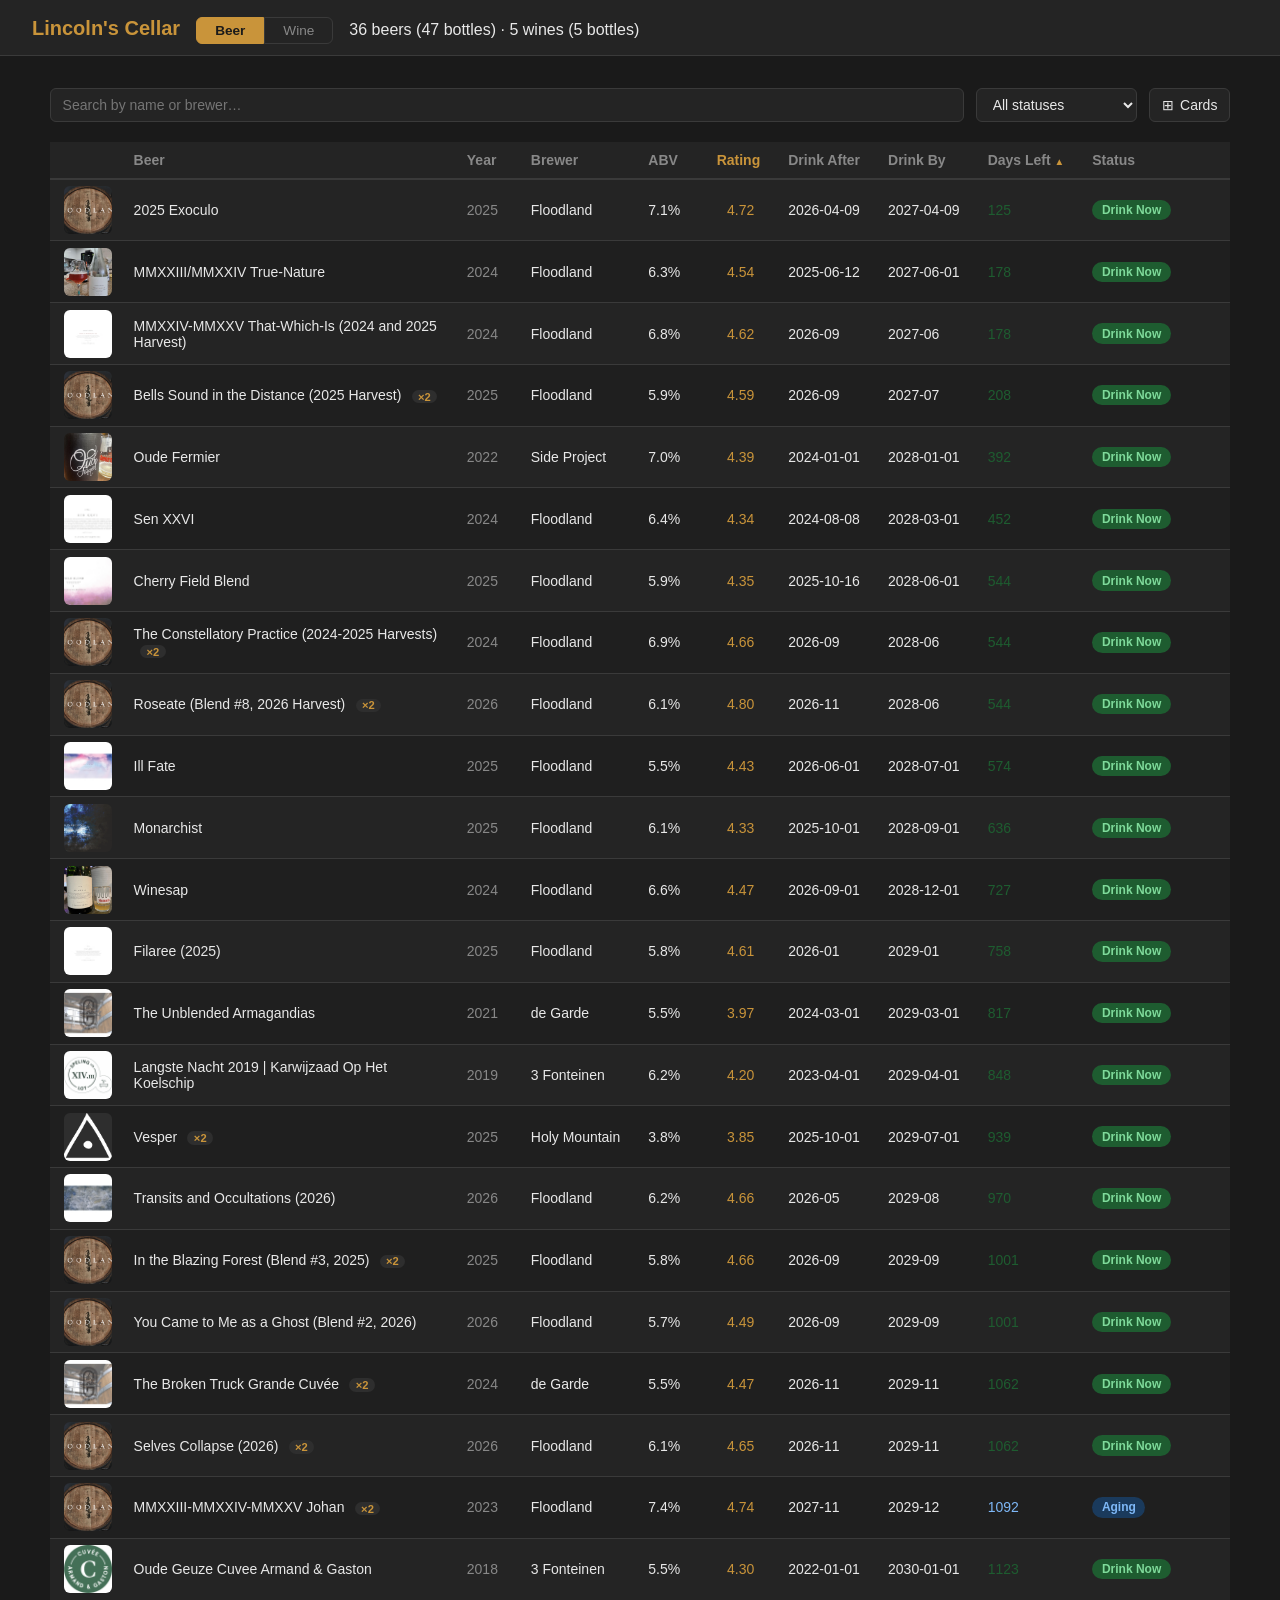
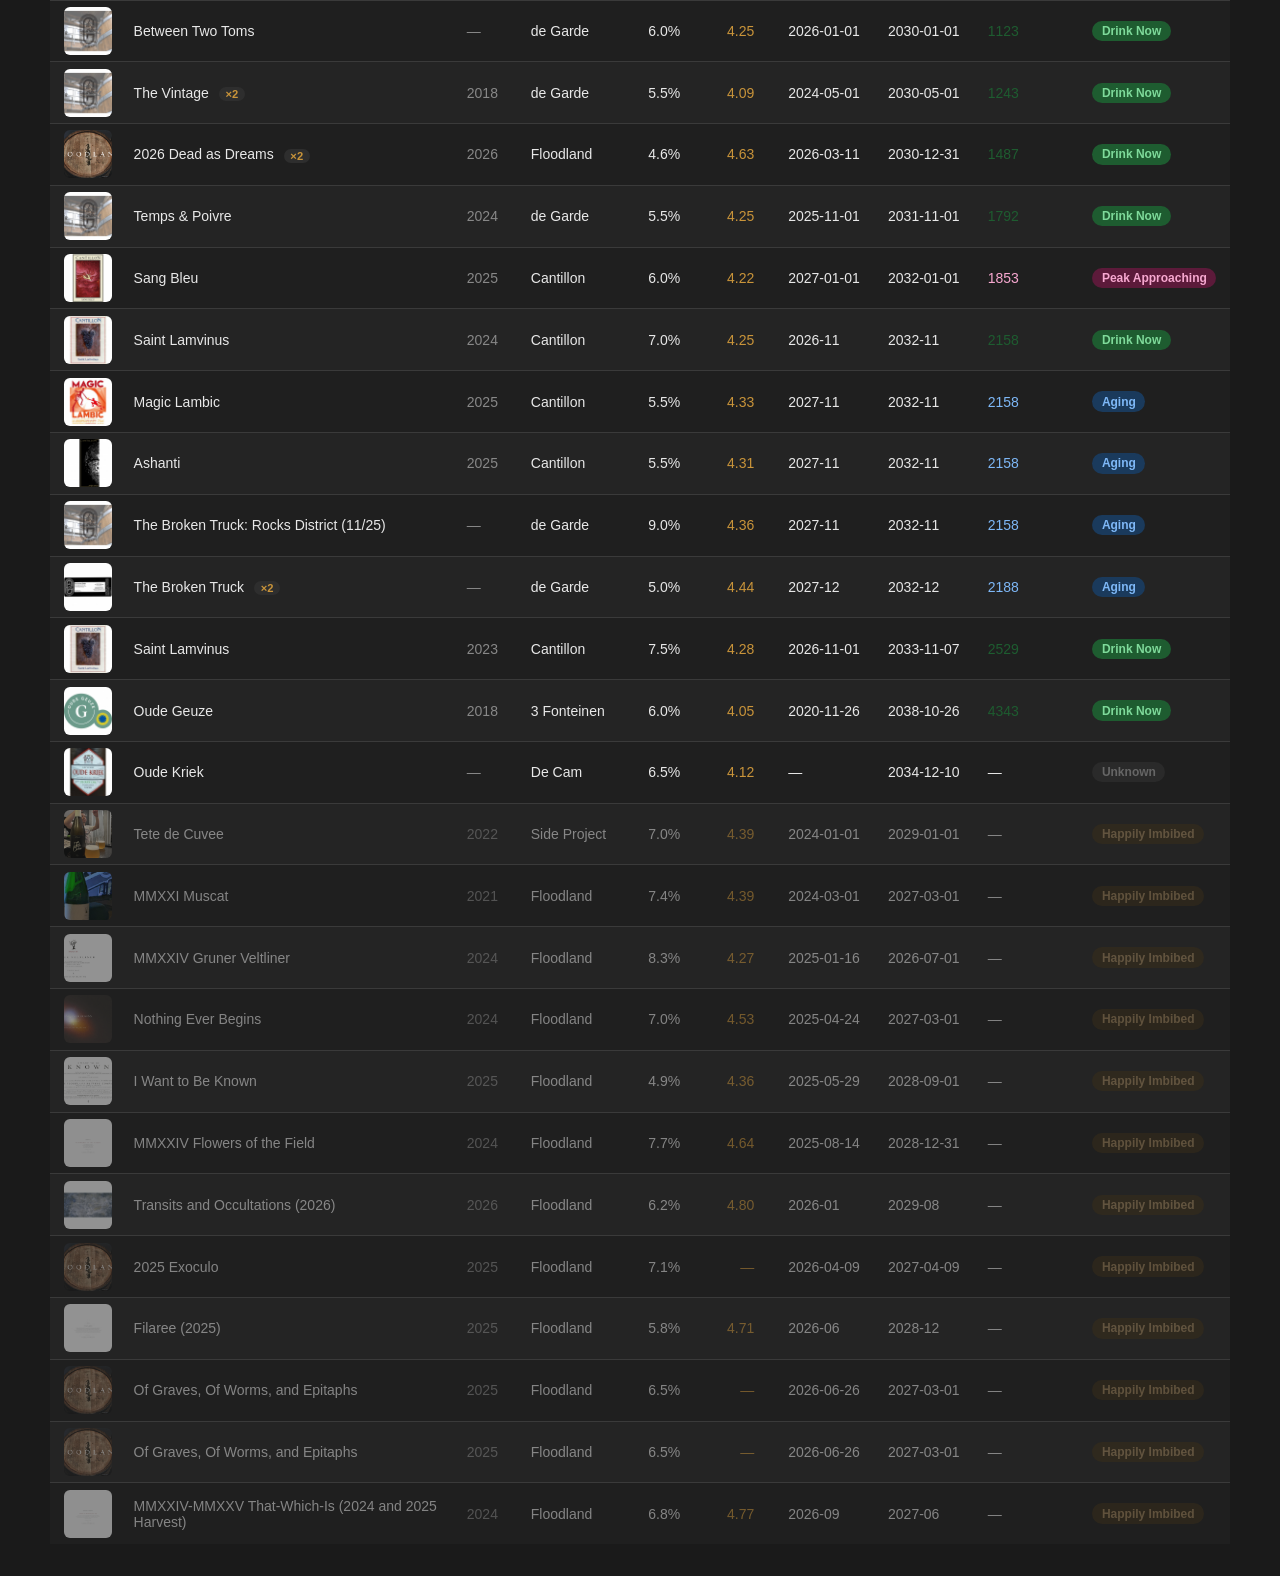
==== commit 1dd302a9: "Add seven Floodland beers (Sept + Nov 2026 releases)" ====
--- a/docs/index.html
+++ b/docs/index.html
@@ -651,6 +651,132 @@
                   data-label=""></span></td>
       </tr>
       
+      <tr class="beer-row" data-id="137" data-qty="2" >
+        <td class="col-img">
+          <img class="beer-thumb"
+               src="static/images/brewers/floodland_brewing.png"
+               alt="The Constellatory Practice (2024-2025 Harvests)"
+               loading="lazy"
+               onerror="this.src='/static/images/default.svg'">
+        </td>
+        <td class="beer-name">
+          The Constellatory Practice (2024-2025 Harvests)
+          
+          <span class="qty-badge">×2</span>
+          
+        </td>
+        <td class="col-year">2024</td>
+        <td class="col-brewer">Floodland</td>
+        <td class="col-abv">6.9%</td>
+        <td class="col-rating">4.66</td>
+        <td class="col-drink-after">2026-09</td>
+        <td class="col-drink-by">2028-06</td>
+        <td class="col-days-left"
+            data-by="2028-06"
+            data-after="2026-09"
+            data-imbibed=""
+            data-label="">—</td>
+        <td><span class="badge"
+                  data-after="2026-09"
+                  data-by="2028-06"
+                  data-imbibed=""
+                  data-label=""></span></td>
+      </tr>
+      
+      <tr class="beer-row" data-id="138" data-qty="2" >
+        <td class="col-img">
+          <img class="beer-thumb"
+               src="static/images/brewers/floodland_brewing.png"
+               alt="In the Blazing Forest (Blend #3, 2025)"
+               loading="lazy"
+               onerror="this.src='/static/images/default.svg'">
+        </td>
+        <td class="beer-name">
+          In the Blazing Forest (Blend #3, 2025)
+          
+          <span class="qty-badge">×2</span>
+          
+        </td>
+        <td class="col-year">2025</td>
+        <td class="col-brewer">Floodland</td>
+        <td class="col-abv">5.8%</td>
+        <td class="col-rating">4.66</td>
+        <td class="col-drink-after">2026-09</td>
+        <td class="col-drink-by">2029-09</td>
+        <td class="col-days-left"
+            data-by="2029-09"
+            data-after="2026-09"
+            data-imbibed=""
+            data-label="">—</td>
+        <td><span class="badge"
+                  data-after="2026-09"
+                  data-by="2029-09"
+                  data-imbibed=""
+                  data-label=""></span></td>
+      </tr>
+      
+      <tr class="beer-row" data-id="140" data-qty="2" >
+        <td class="col-img">
+          <img class="beer-thumb"
+               src="static/images/brewers/floodland_brewing.png"
+               alt="Bells Sound in the Distance (2025 Harvest)"
+               loading="lazy"
+               onerror="this.src='/static/images/default.svg'">
+        </td>
+        <td class="beer-name">
+          Bells Sound in the Distance (2025 Harvest)
+          
+          <span class="qty-badge">×2</span>
+          
+        </td>
+        <td class="col-year">2025</td>
+        <td class="col-brewer">Floodland</td>
+        <td class="col-abv">5.9%</td>
+        <td class="col-rating">4.59</td>
+        <td class="col-drink-after">2026-09</td>
+        <td class="col-drink-by">2027-07</td>
+        <td class="col-days-left"
+            data-by="2027-07"
+            data-after="2026-09"
+            data-imbibed=""
+            data-label="">—</td>
+        <td><span class="badge"
+                  data-after="2026-09"
+                  data-by="2027-07"
+                  data-imbibed=""
+                  data-label=""></span></td>
+      </tr>
+      
+      <tr class="beer-row" data-id="141" data-qty="1" >
+        <td class="col-img">
+          <img class="beer-thumb"
+               src="static/images/brewers/floodland_brewing.png"
+               alt="You Came to Me as a Ghost (Blend #2, 2026)"
+               loading="lazy"
+               onerror="this.src='/static/images/default.svg'">
+        </td>
+        <td class="beer-name">
+          You Came to Me as a Ghost (Blend #2, 2026)
+          
+        </td>
+        <td class="col-year">2026</td>
+        <td class="col-brewer">Floodland</td>
+        <td class="col-abv">5.7%</td>
+        <td class="col-rating">4.49</td>
+        <td class="col-drink-after">2026-09</td>
+        <td class="col-drink-by">2029-09</td>
+        <td class="col-days-left"
+            data-by="2029-09"
+            data-after="2026-09"
+            data-imbibed=""
+            data-label="">—</td>
+        <td><span class="badge"
+                  data-after="2026-09"
+                  data-by="2029-09"
+                  data-imbibed=""
+                  data-label=""></span></td>
+      </tr>
+      
       <tr class="beer-row" data-id="10" data-qty="1" >
         <td class="col-img">
           <img class="beer-thumb"
@@ -743,6 +869,70 @@
                   data-label=""></span></td>
       </tr>
       
+      <tr class="beer-row" data-id="135" data-qty="2" >
+        <td class="col-img">
+          <img class="beer-thumb"
+               src="static/images/brewers/floodland_brewing.png"
+               alt="Selves Collapse (2026)"
+               loading="lazy"
+               onerror="this.src='/static/images/default.svg'">
+        </td>
+        <td class="beer-name">
+          Selves Collapse (2026)
+          
+          <span class="qty-badge">×2</span>
+          
+        </td>
+        <td class="col-year">2026</td>
+        <td class="col-brewer">Floodland</td>
+        <td class="col-abv">6.1%</td>
+        <td class="col-rating">4.65</td>
+        <td class="col-drink-after">2026-11</td>
+        <td class="col-drink-by">2029-11</td>
+        <td class="col-days-left"
+            data-by="2029-11"
+            data-after="2026-11"
+            data-imbibed=""
+            data-label="">—</td>
+        <td><span class="badge"
+                  data-after="2026-11"
+                  data-by="2029-11"
+                  data-imbibed=""
+                  data-label=""></span></td>
+      </tr>
+      
+      <tr class="beer-row" data-id="139" data-qty="2" >
+        <td class="col-img">
+          <img class="beer-thumb"
+               src="static/images/brewers/floodland_brewing.png"
+               alt="Roseate (Blend #8, 2026 Harvest)"
+               loading="lazy"
+               onerror="this.src='/static/images/default.svg'">
+        </td>
+        <td class="beer-name">
+          Roseate (Blend #8, 2026 Harvest)
+          
+          <span class="qty-badge">×2</span>
+          
+        </td>
+        <td class="col-year">2026</td>
+        <td class="col-brewer">Floodland</td>
+        <td class="col-abv">6.1%</td>
+        <td class="col-rating">4.80</td>
+        <td class="col-drink-after">2026-11</td>
+        <td class="col-drink-by">2028-06</td>
+        <td class="col-days-left"
+            data-by="2028-06"
+            data-after="2026-11"
+            data-imbibed=""
+            data-label="">—</td>
+        <td><span class="badge"
+                  data-after="2026-11"
+                  data-by="2028-06"
+                  data-imbibed=""
+                  data-label=""></span></td>
+      </tr>
+      
       <tr class="beer-row" data-id="21" data-qty="1" >
         <td class="col-img">
           <img class="beer-thumb"
@@ -889,6 +1079,38 @@
         <td><span class="badge"
                   data-after="2027-11"
                   data-by="2032-11"
+                  data-imbibed=""
+                  data-label=""></span></td>
+      </tr>
+      
+      <tr class="beer-row" data-id="136" data-qty="2" >
+        <td class="col-img">
+          <img class="beer-thumb"
+               src="static/images/brewers/floodland_brewing.png"
+               alt="MMXXIII-MMXXIV-MMXXV Johan"
+               loading="lazy"
+               onerror="this.src='/static/images/default.svg'">
+        </td>
+        <td class="beer-name">
+          MMXXIII-MMXXIV-MMXXV Johan
+          
+          <span class="qty-badge">×2</span>
+          
+        </td>
+        <td class="col-year">2023</td>
+        <td class="col-brewer">Floodland</td>
+        <td class="col-abv">7.4%</td>
+        <td class="col-rating">4.74</td>
+        <td class="col-drink-after">2027-11</td>
+        <td class="col-drink-by">2029-12</td>
+        <td class="col-days-left"
+            data-by="2029-12"
+            data-after="2027-11"
+            data-imbibed=""
+            data-label="">—</td>
+        <td><span class="badge"
+                  data-after="2027-11"
+                  data-by="2029-12"
                   data-imbibed=""
                   data-label=""></span></td>
       </tr>
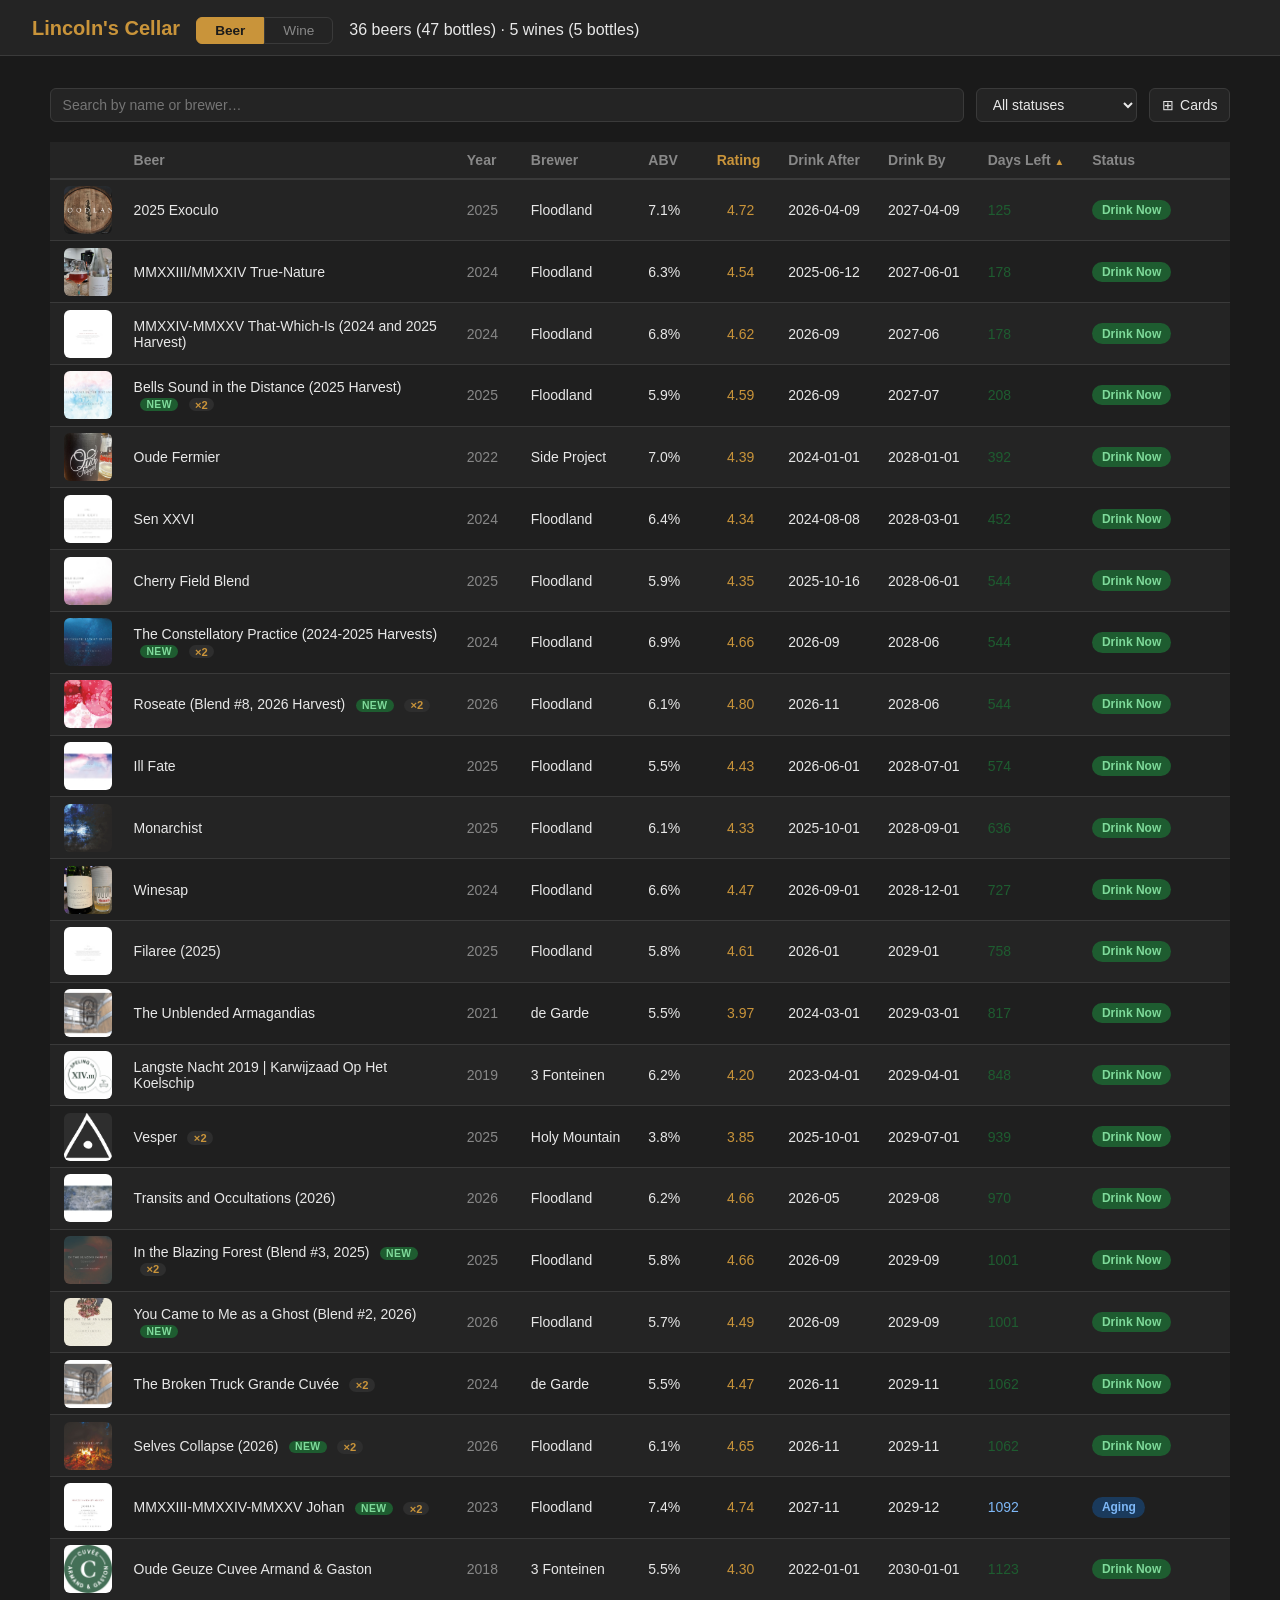
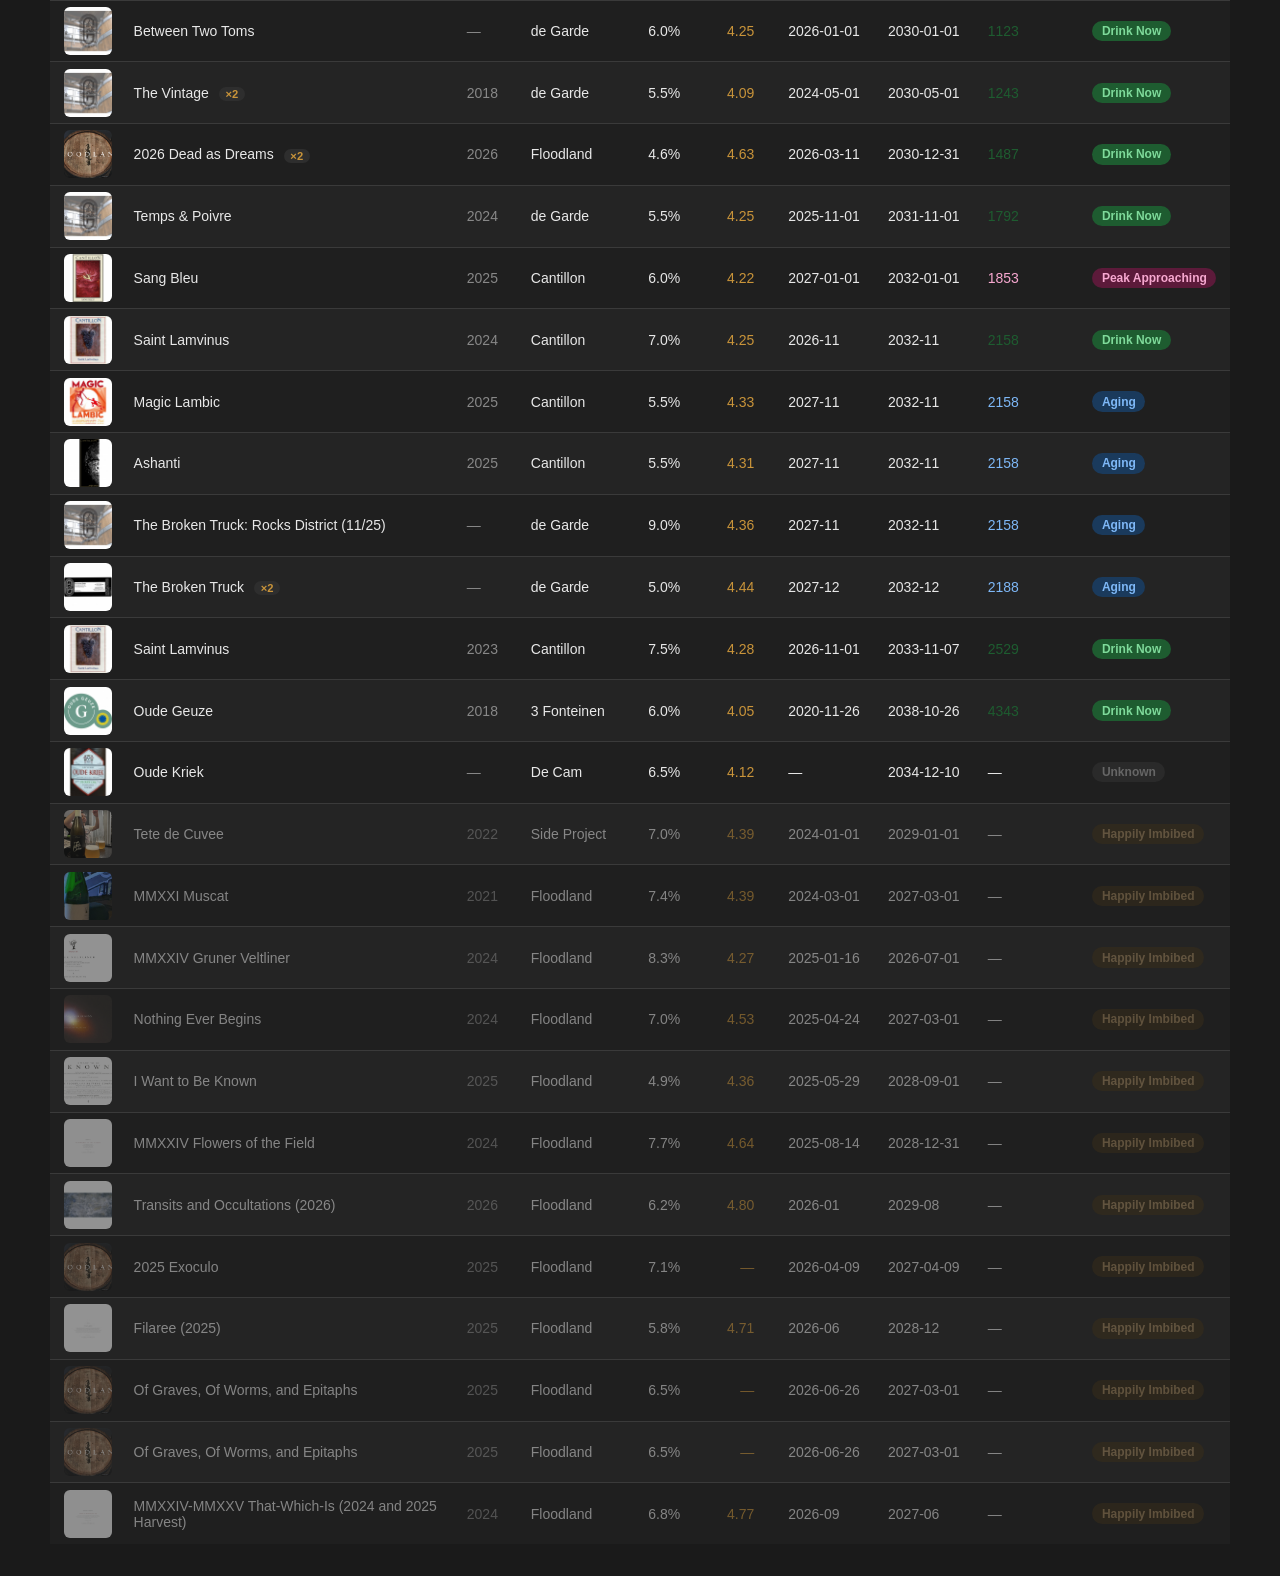
==== commit 81a8de64: "Add NEW badge for beers added in the last 30 days Green "NEW" pill after the beer name (table and ca" ====
--- a/docs/index.html
+++ b/docs/index.html
@@ -75,7 +75,7 @@
     </thead>
     <tbody id="tableBody">
       
-      <tr class="beer-row" data-id="26" data-qty="1" >
+      <tr class="beer-row" data-id="26" data-qty="1" data-added="2026-04-06" >
         <td class="col-img">
           <img class="beer-thumb"
                src="static/images/beers/beer_4009.jpeg"
@@ -105,7 +105,7 @@
                   data-label=""></span></td>
       </tr>
       
-      <tr class="beer-row" data-id="16" data-qty="1" >
+      <tr class="beer-row" data-id="16" data-qty="1" data-added="2026-04-05" >
         <td class="col-img">
           <img class="beer-thumb"
                src="static/images/beers/beer_16.jpeg"
@@ -135,7 +135,7 @@
                   data-label=""></span></td>
       </tr>
       
-      <tr class="beer-row" data-id="17" data-qty="1" >
+      <tr class="beer-row" data-id="17" data-qty="1" data-added="2026-04-05" >
         <td class="col-img">
           <img class="beer-thumb"
                src="static/images/beers/beer_17.jpeg"
@@ -165,7 +165,7 @@
                   data-label=""></span></td>
       </tr>
       
-      <tr class="beer-row" data-id="19" data-qty="1" >
+      <tr class="beer-row" data-id="19" data-qty="1" data-added="2026-04-05" >
         <td class="col-img">
           <img class="beer-thumb"
                src="static/images/beers/beer_19.jpeg"
@@ -195,7 +195,7 @@
                   data-label=""></span></td>
       </tr>
       
-      <tr class="beer-row" data-id="12" data-qty="1" >
+      <tr class="beer-row" data-id="12" data-qty="1" data-added="2026-04-05" >
         <td class="col-img">
           <img class="beer-thumb"
                src="static/images/brewers/de_garde_brewing.jpeg"
@@ -225,7 +225,7 @@
                   data-label=""></span></td>
       </tr>
       
-      <tr class="beer-row" data-id="13" data-qty="2" >
+      <tr class="beer-row" data-id="13" data-qty="2" data-added="2026-04-05" >
         <td class="col-img">
           <img class="beer-thumb"
                src="static/images/brewers/de_garde_brewing.jpeg"
@@ -257,7 +257,7 @@
                   data-label=""></span></td>
       </tr>
       
-      <tr class="beer-row" data-id="2" data-qty="1" >
+      <tr class="beer-row" data-id="2" data-qty="1" data-added="2026-04-04" >
         <td class="col-img">
           <img class="beer-thumb"
                src="static/images/beers/beer_2.jpg"
@@ -287,7 +287,7 @@
                   data-label=""></span></td>
       </tr>
       
-      <tr class="beer-row" data-id="11" data-qty="1" >
+      <tr class="beer-row" data-id="11" data-qty="1" data-added="2026-04-05" >
         <td class="col-img">
           <img class="beer-thumb"
                src="static/images/beers/beer_11.jpeg"
@@ -317,7 +317,7 @@
                   data-label=""></span></td>
       </tr>
       
-      <tr class="beer-row" data-id="6" data-qty="1" >
+      <tr class="beer-row" data-id="6" data-qty="1" data-added="2026-04-05" >
         <td class="col-img">
           <img class="beer-thumb"
                src="static/images/beers/beer_6.webp"
@@ -347,7 +347,7 @@
                   data-label=""></span></td>
       </tr>
       
-      <tr class="beer-row" data-id="27" data-qty="2" >
+      <tr class="beer-row" data-id="27" data-qty="2" data-added="2026-04-06" >
         <td class="col-img">
           <img class="beer-thumb"
                src="static/images/breweries/holy_mountain_brewing.png"
@@ -379,7 +379,7 @@
                   data-label=""></span></td>
       </tr>
       
-      <tr class="beer-row" data-id="5" data-qty="1" >
+      <tr class="beer-row" data-id="5" data-qty="1" data-added="2026-04-04" >
         <td class="col-img">
           <img class="beer-thumb"
                src="static/images/beers/beer_5.jpg"
@@ -409,7 +409,7 @@
                   data-label=""></span></td>
       </tr>
       
-      <tr class="beer-row" data-id="14" data-qty="1" >
+      <tr class="beer-row" data-id="14" data-qty="1" data-added="2026-04-05" >
         <td class="col-img">
           <img class="beer-thumb"
                src="static/images/brewers/de_garde_brewing.jpeg"
@@ -439,7 +439,7 @@
                   data-label=""></span></td>
       </tr>
       
-      <tr class="beer-row" data-id="123" data-qty="1" >
+      <tr class="beer-row" data-id="123" data-qty="1" data-added="2026-06-13" >
         <td class="col-img">
           <img class="beer-thumb"
                src="static/images/beers/beer_6720301.jpeg"
@@ -469,7 +469,7 @@
                   data-label=""></span></td>
       </tr>
       
-      <tr class="beer-row" data-id="15" data-qty="1" >
+      <tr class="beer-row" data-id="15" data-qty="1" data-added="2026-04-05" >
         <td class="col-img">
           <img class="beer-thumb"
                src="static/images/brewers/de_garde_brewing.jpeg"
@@ -499,7 +499,7 @@
                   data-label=""></span></td>
       </tr>
       
-      <tr class="beer-row" data-id="128" data-qty="2" >
+      <tr class="beer-row" data-id="128" data-qty="2" data-added="2026-07-25" >
         <td class="col-img">
           <img class="beer-thumb"
                src="static/images/brewers/floodland_brewing.png"
@@ -531,7 +531,7 @@
                   data-label=""></span></td>
       </tr>
       
-      <tr class="beer-row" data-id="130" data-qty="1" >
+      <tr class="beer-row" data-id="130" data-qty="1" data-added="2026-07-25" >
         <td class="col-img">
           <img class="beer-thumb"
                src="static/images/brewers/floodland_brewing.png"
@@ -561,7 +561,7 @@
                   data-label=""></span></td>
       </tr>
       
-      <tr class="beer-row" data-id="125" data-qty="1" >
+      <tr class="beer-row" data-id="125" data-qty="1" data-added="2026-06-13" >
         <td class="col-img">
           <img class="beer-thumb"
                src="static/images/beers/beer_6720303.jpeg"
@@ -591,7 +591,7 @@
                   data-label=""></span></td>
       </tr>
       
-      <tr class="beer-row" data-id="3" data-qty="1" >
+      <tr class="beer-row" data-id="3" data-qty="1" data-added="2026-04-04" >
         <td class="col-img">
           <img class="beer-thumb"
                src="static/images/beers/beer_3.jpg"
@@ -621,7 +621,7 @@
                   data-label=""></span></td>
       </tr>
       
-      <tr class="beer-row" data-id="124" data-qty="1" >
+      <tr class="beer-row" data-id="124" data-qty="1" data-added="2026-06-13" >
         <td class="col-img">
           <img class="beer-thumb"
                src="static/images/beers/beer_6720300.jpeg"
@@ -651,10 +651,10 @@
                   data-label=""></span></td>
       </tr>
       
-      <tr class="beer-row" data-id="137" data-qty="2" >
-        <td class="col-img">
-          <img class="beer-thumb"
-               src="static/images/brewers/floodland_brewing.png"
+      <tr class="beer-row" data-id="137" data-qty="2" data-added="2026-11-21" >
+        <td class="col-img">
+          <img class="beer-thumb"
+               src="static/images/beers/beer_6911406.jpeg"
                alt="The Constellatory Practice (2024-2025 Harvests)"
                loading="lazy"
                onerror="this.src='/static/images/default.svg'">
@@ -683,10 +683,10 @@
                   data-label=""></span></td>
       </tr>
       
-      <tr class="beer-row" data-id="138" data-qty="2" >
-        <td class="col-img">
-          <img class="beer-thumb"
-               src="static/images/brewers/floodland_brewing.png"
+      <tr class="beer-row" data-id="138" data-qty="2" data-added="2026-11-21" >
+        <td class="col-img">
+          <img class="beer-thumb"
+               src="static/images/beers/beer_6911403.jpeg"
                alt="In the Blazing Forest (Blend #3, 2025)"
                loading="lazy"
                onerror="this.src='/static/images/default.svg'">
@@ -715,10 +715,10 @@
                   data-label=""></span></td>
       </tr>
       
-      <tr class="beer-row" data-id="140" data-qty="2" >
-        <td class="col-img">
-          <img class="beer-thumb"
-               src="static/images/brewers/floodland_brewing.png"
+      <tr class="beer-row" data-id="140" data-qty="2" data-added="2026-11-21" >
+        <td class="col-img">
+          <img class="beer-thumb"
+               src="static/images/beers/beer_6911405.jpeg"
                alt="Bells Sound in the Distance (2025 Harvest)"
                loading="lazy"
                onerror="this.src='/static/images/default.svg'">
@@ -747,10 +747,10 @@
                   data-label=""></span></td>
       </tr>
       
-      <tr class="beer-row" data-id="141" data-qty="1" >
-        <td class="col-img">
-          <img class="beer-thumb"
-               src="static/images/brewers/floodland_brewing.png"
+      <tr class="beer-row" data-id="141" data-qty="1" data-added="2026-11-21" >
+        <td class="col-img">
+          <img class="beer-thumb"
+               src="static/images/beers/beer_6911407.jpeg"
                alt="You Came to Me as a Ghost (Blend #2, 2026)"
                loading="lazy"
                onerror="this.src='/static/images/default.svg'">
@@ -777,7 +777,7 @@
                   data-label=""></span></td>
       </tr>
       
-      <tr class="beer-row" data-id="10" data-qty="1" >
+      <tr class="beer-row" data-id="10" data-qty="1" data-added="2026-04-05" >
         <td class="col-img">
           <img class="beer-thumb"
                src="static/images/beers/beer_10.jpeg"
@@ -807,7 +807,7 @@
                   data-label=""></span></td>
       </tr>
       
-      <tr class="beer-row" data-id="22" data-qty="1" >
+      <tr class="beer-row" data-id="22" data-qty="1" data-added="2026-04-05" >
         <td class="col-img">
           <img class="beer-thumb"
                src="static/images/beers/beer_22.jpeg"
@@ -837,7 +837,7 @@
                   data-label=""></span></td>
       </tr>
       
-      <tr class="beer-row" data-id="89" data-qty="2" >
+      <tr class="beer-row" data-id="89" data-qty="2" data-added="2026-05-04" >
         <td class="col-img">
           <img class="beer-thumb"
                src="static/images/brewers/de_garde_brewing.jpeg"
@@ -869,10 +869,10 @@
                   data-label=""></span></td>
       </tr>
       
-      <tr class="beer-row" data-id="135" data-qty="2" >
-        <td class="col-img">
-          <img class="beer-thumb"
-               src="static/images/brewers/floodland_brewing.png"
+      <tr class="beer-row" data-id="135" data-qty="2" data-added="2026-11-21" >
+        <td class="col-img">
+          <img class="beer-thumb"
+               src="static/images/beers/beer_7674583.jpeg"
                alt="Selves Collapse (2026)"
                loading="lazy"
                onerror="this.src='/static/images/default.svg'">
@@ -901,10 +901,10 @@
                   data-label=""></span></td>
       </tr>
       
-      <tr class="beer-row" data-id="139" data-qty="2" >
-        <td class="col-img">
-          <img class="beer-thumb"
-               src="static/images/brewers/floodland_brewing.png"
+      <tr class="beer-row" data-id="139" data-qty="2" data-added="2026-11-21" >
+        <td class="col-img">
+          <img class="beer-thumb"
+               src="static/images/beers/beer_7674584.jpeg"
                alt="Roseate (Blend #8, 2026 Harvest)"
                loading="lazy"
                onerror="this.src='/static/images/default.svg'">
@@ -933,7 +933,7 @@
                   data-label=""></span></td>
       </tr>
       
-      <tr class="beer-row" data-id="21" data-qty="1" >
+      <tr class="beer-row" data-id="21" data-qty="1" data-added="2026-04-05" >
         <td class="col-img">
           <img class="beer-thumb"
                src="static/images/beers/beer_21.jpeg"
@@ -963,7 +963,7 @@
                   data-label=""></span></td>
       </tr>
       
-      <tr class="beer-row" data-id="23" data-qty="1" >
+      <tr class="beer-row" data-id="23" data-qty="1" data-added="2026-04-05" >
         <td class="col-img">
           <img class="beer-thumb"
                src="static/images/beers/beer_23.jpeg"
@@ -993,7 +993,7 @@
                   data-label=""></span></td>
       </tr>
       
-      <tr class="beer-row" data-id="24" data-qty="1" >
+      <tr class="beer-row" data-id="24" data-qty="1" data-added="2026-04-05" >
         <td class="col-img">
           <img class="beer-thumb"
                src="static/images/beers/beer_24.jpeg"
@@ -1023,7 +1023,7 @@
                   data-label=""></span></td>
       </tr>
       
-      <tr class="beer-row" data-id="25" data-qty="1" >
+      <tr class="beer-row" data-id="25" data-qty="1" data-added="2026-04-05" >
         <td class="col-img">
           <img class="beer-thumb"
                src="static/images/beers/beer_25.jpeg"
@@ -1053,7 +1053,7 @@
                   data-label=""></span></td>
       </tr>
       
-      <tr class="beer-row" data-id="90" data-qty="1" >
+      <tr class="beer-row" data-id="90" data-qty="1" data-added="2026-05-04" >
         <td class="col-img">
           <img class="beer-thumb"
                src="static/images/brewers/de_garde_brewing.jpeg"
@@ -1083,10 +1083,10 @@
                   data-label=""></span></td>
       </tr>
       
-      <tr class="beer-row" data-id="136" data-qty="2" >
-        <td class="col-img">
-          <img class="beer-thumb"
-               src="static/images/brewers/floodland_brewing.png"
+      <tr class="beer-row" data-id="136" data-qty="2" data-added="2026-11-21" >
+        <td class="col-img">
+          <img class="beer-thumb"
+               src="static/images/beers/beer_7674581.jpeg"
                alt="MMXXIII-MMXXIV-MMXXV Johan"
                loading="lazy"
                onerror="this.src='/static/images/default.svg'">
@@ -1115,7 +1115,7 @@
                   data-label=""></span></td>
       </tr>
       
-      <tr class="beer-row" data-id="87" data-qty="2" >
+      <tr class="beer-row" data-id="87" data-qty="2" data-added="2026-05-04" >
         <td class="col-img">
           <img class="beer-thumb"
                src="static/images/beers/beer_1137282.jpeg"
@@ -1147,7 +1147,7 @@
                   data-label=""></span></td>
       </tr>
       
-      <tr class="beer-row" data-id="20" data-qty="1" >
+      <tr class="beer-row" data-id="20" data-qty="1" data-added="2026-04-05" >
         <td class="col-img">
           <img class="beer-thumb"
                src="static/images/beers/beer_20.jpeg"
@@ -1177,7 +1177,7 @@
                   data-label=""></span></td>
       </tr>
       
-      <tr class="beer-row" data-id="18" data-qty="1" data-imbibed="1">
+      <tr class="beer-row" data-id="18" data-qty="1" data-added="2026-04-05" data-imbibed="1">
         <td class="col-img">
           <img class="beer-thumb"
                src="static/images/beers/beer_18.jpeg"
@@ -1207,7 +1207,7 @@
                   data-label=""></span></td>
       </tr>
       
-      <tr class="beer-row" data-id="1" data-qty="1" data-imbibed="1">
+      <tr class="beer-row" data-id="1" data-qty="1" data-added="2026-04-04" data-imbibed="1">
         <td class="col-img">
           <img class="beer-thumb"
                src="static/images/beers/beer_1.jpg"
@@ -1237,7 +1237,7 @@
                   data-label=""></span></td>
       </tr>
       
-      <tr class="beer-row" data-id="9" data-qty="1" data-imbibed="1">
+      <tr class="beer-row" data-id="9" data-qty="1" data-added="2026-04-05" data-imbibed="1">
         <td class="col-img">
           <img class="beer-thumb"
                src="static/images/beers/beer_9.webp"
@@ -1267,7 +1267,7 @@
                   data-label=""></span></td>
       </tr>
       
-      <tr class="beer-row" data-id="8" data-qty="1" data-imbibed="1">
+      <tr class="beer-row" data-id="8" data-qty="1" data-added="2026-04-05" data-imbibed="1">
         <td class="col-img">
           <img class="beer-thumb"
                src="static/images/beers/beer_8.webp"
@@ -1297,7 +1297,7 @@
                   data-label=""></span></td>
       </tr>
       
-      <tr class="beer-row" data-id="7" data-qty="1" data-imbibed="1">
+      <tr class="beer-row" data-id="7" data-qty="1" data-added="2026-04-05" data-imbibed="1">
         <td class="col-img">
           <img class="beer-thumb"
                src="static/images/beers/beer_7.webp"
@@ -1327,7 +1327,7 @@
                   data-label=""></span></td>
       </tr>
       
-      <tr class="beer-row" data-id="4" data-qty="1" data-imbibed="1">
+      <tr class="beer-row" data-id="4" data-qty="1" data-added="2026-04-04" data-imbibed="1">
         <td class="col-img">
           <img class="beer-thumb"
                src="static/images/beers/beer_4.jpg"
@@ -1357,7 +1357,7 @@
                   data-label=""></span></td>
       </tr>
       
-      <tr class="beer-row" data-id="127" data-qty="1" data-imbibed="1">
+      <tr class="beer-row" data-id="127" data-qty="1" data-added="2026-07-20" data-imbibed="1">
         <td class="col-img">
           <img class="beer-thumb"
                src="static/images/beers/beer_6720303.jpeg"
@@ -1387,7 +1387,7 @@
                   data-label=""></span></td>
       </tr>
       
-      <tr class="beer-row" data-id="132" data-qty="1" data-imbibed="1">
+      <tr class="beer-row" data-id="132" data-qty="1" data-added="2026-10-31" data-imbibed="1">
         <td class="col-img">
           <img class="beer-thumb"
                src="static/images/brewers/floodland_brewing.png"
@@ -1417,7 +1417,7 @@
                   data-label=""></span></td>
       </tr>
       
-      <tr class="beer-row" data-id="126" data-qty="1" data-imbibed="1">
+      <tr class="beer-row" data-id="126" data-qty="1" data-added="2026-07-20" data-imbibed="1">
         <td class="col-img">
           <img class="beer-thumb"
                src="static/images/beers/beer_6720301.jpeg"
@@ -1447,7 +1447,7 @@
                   data-label=""></span></td>
       </tr>
       
-      <tr class="beer-row" data-id="129" data-qty="1" data-imbibed="1">
+      <tr class="beer-row" data-id="129" data-qty="1" data-added="2026-07-25" data-imbibed="1">
         <td class="col-img">
           <img class="beer-thumb"
                src="static/images/brewers/floodland_brewing.png"
@@ -1477,7 +1477,7 @@
                   data-label=""></span></td>
       </tr>
       
-      <tr class="beer-row" data-id="131" data-qty="1" data-imbibed="1">
+      <tr class="beer-row" data-id="131" data-qty="1" data-added="2026-08-08" data-imbibed="1">
         <td class="col-img">
           <img class="beer-thumb"
                src="static/images/brewers/floodland_brewing.png"
@@ -1507,7 +1507,7 @@
                   data-label=""></span></td>
       </tr>
       
-      <tr class="beer-row" data-id="133" data-qty="1" data-imbibed="1">
+      <tr class="beer-row" data-id="133" data-qty="1" data-added="2026-11-01" data-imbibed="1">
         <td class="col-img">
           <img class="beer-thumb"
                src="static/images/beers/beer_6720300.jpeg"
--- a/docs/static/style.css
+++ b/docs/static/style.css
@@ -207,6 +207,20 @@
 td.days-soon       { color: var(--yellow-text); }
 td.days-urgent     { color: var(--red-text); font-weight: 600; }
 
+/* "NEW" pill for beers added in the last 30 days */
+.new-badge {
+  display: inline-block;
+  margin-left: 0.4rem;
+  padding: 0.05rem 0.4rem;
+  background: var(--green);
+  color: var(--green-text);
+  border-radius: 999px;
+  font-size: 0.65rem;
+  font-weight: 700;
+  letter-spacing: 0.04em;
+  vertical-align: middle;
+}
+
 /* Quantity pill */
 .qty-badge {
   display: inline-block;
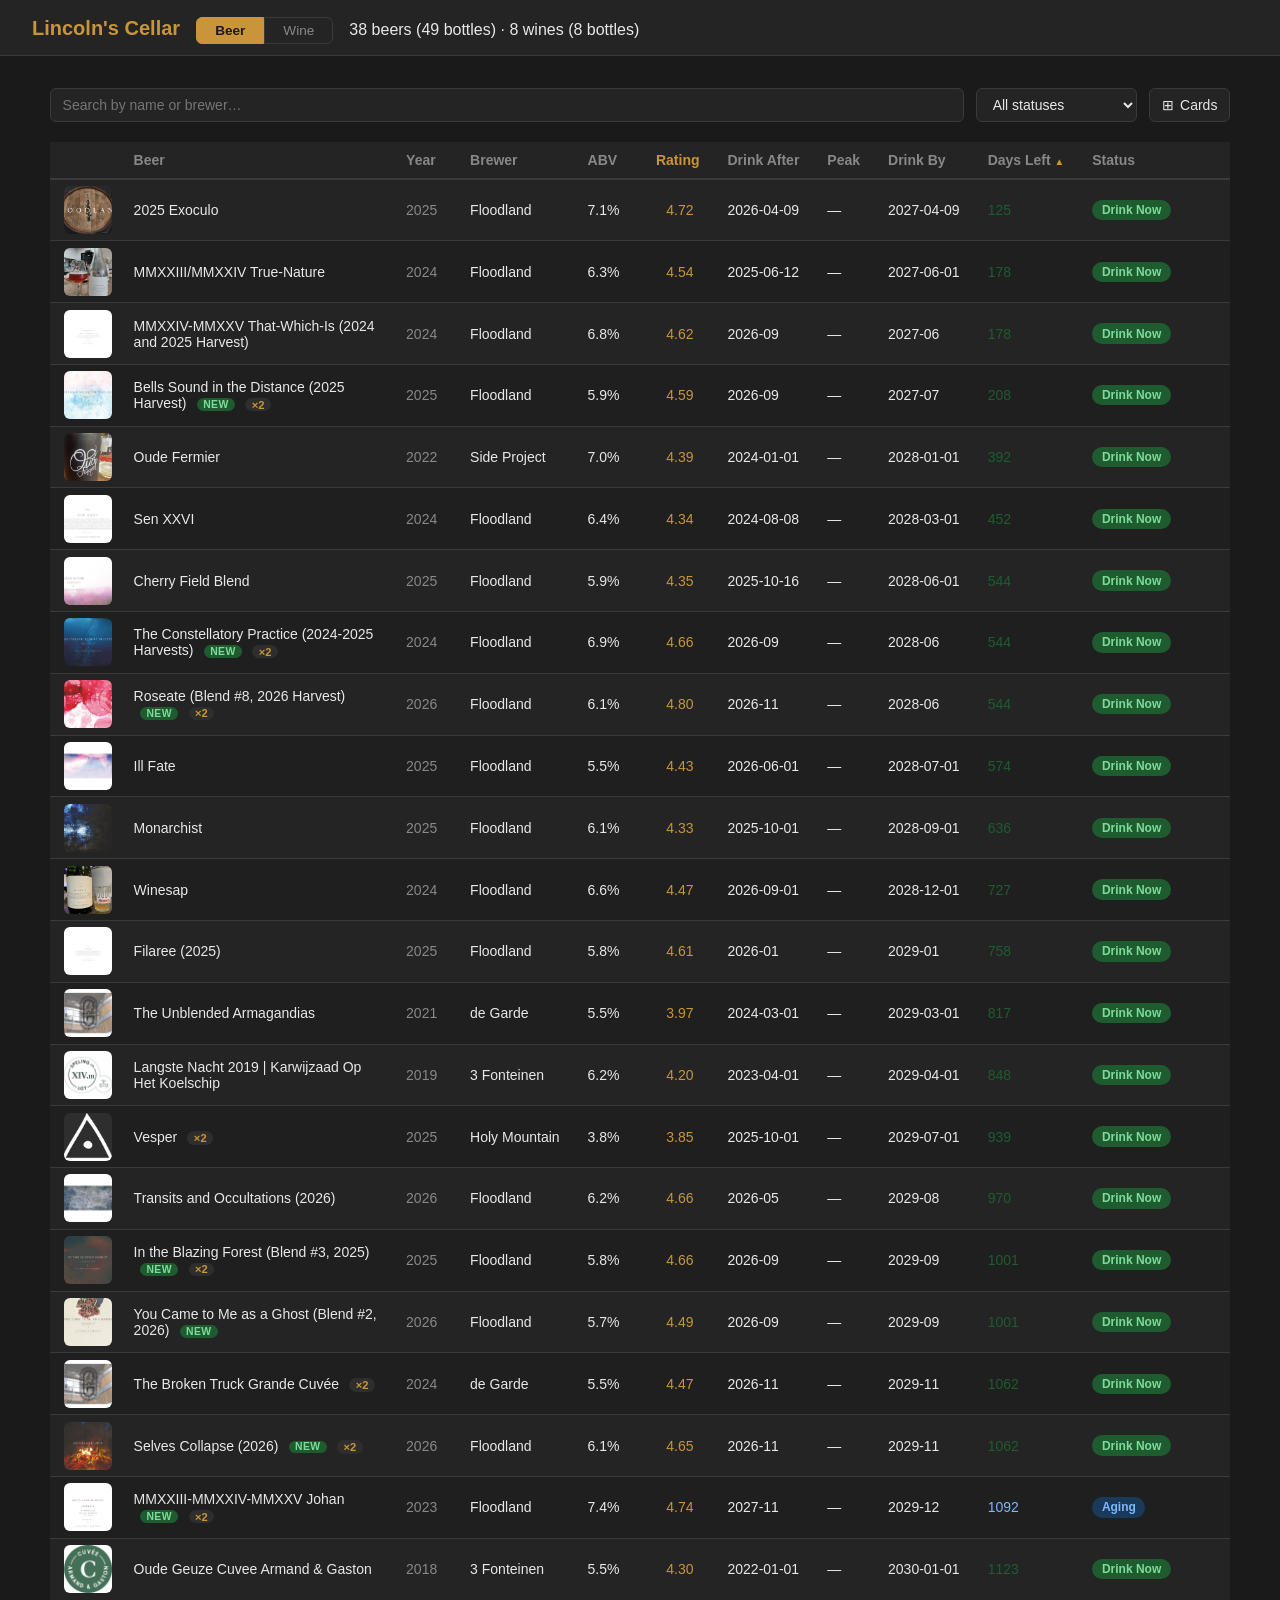
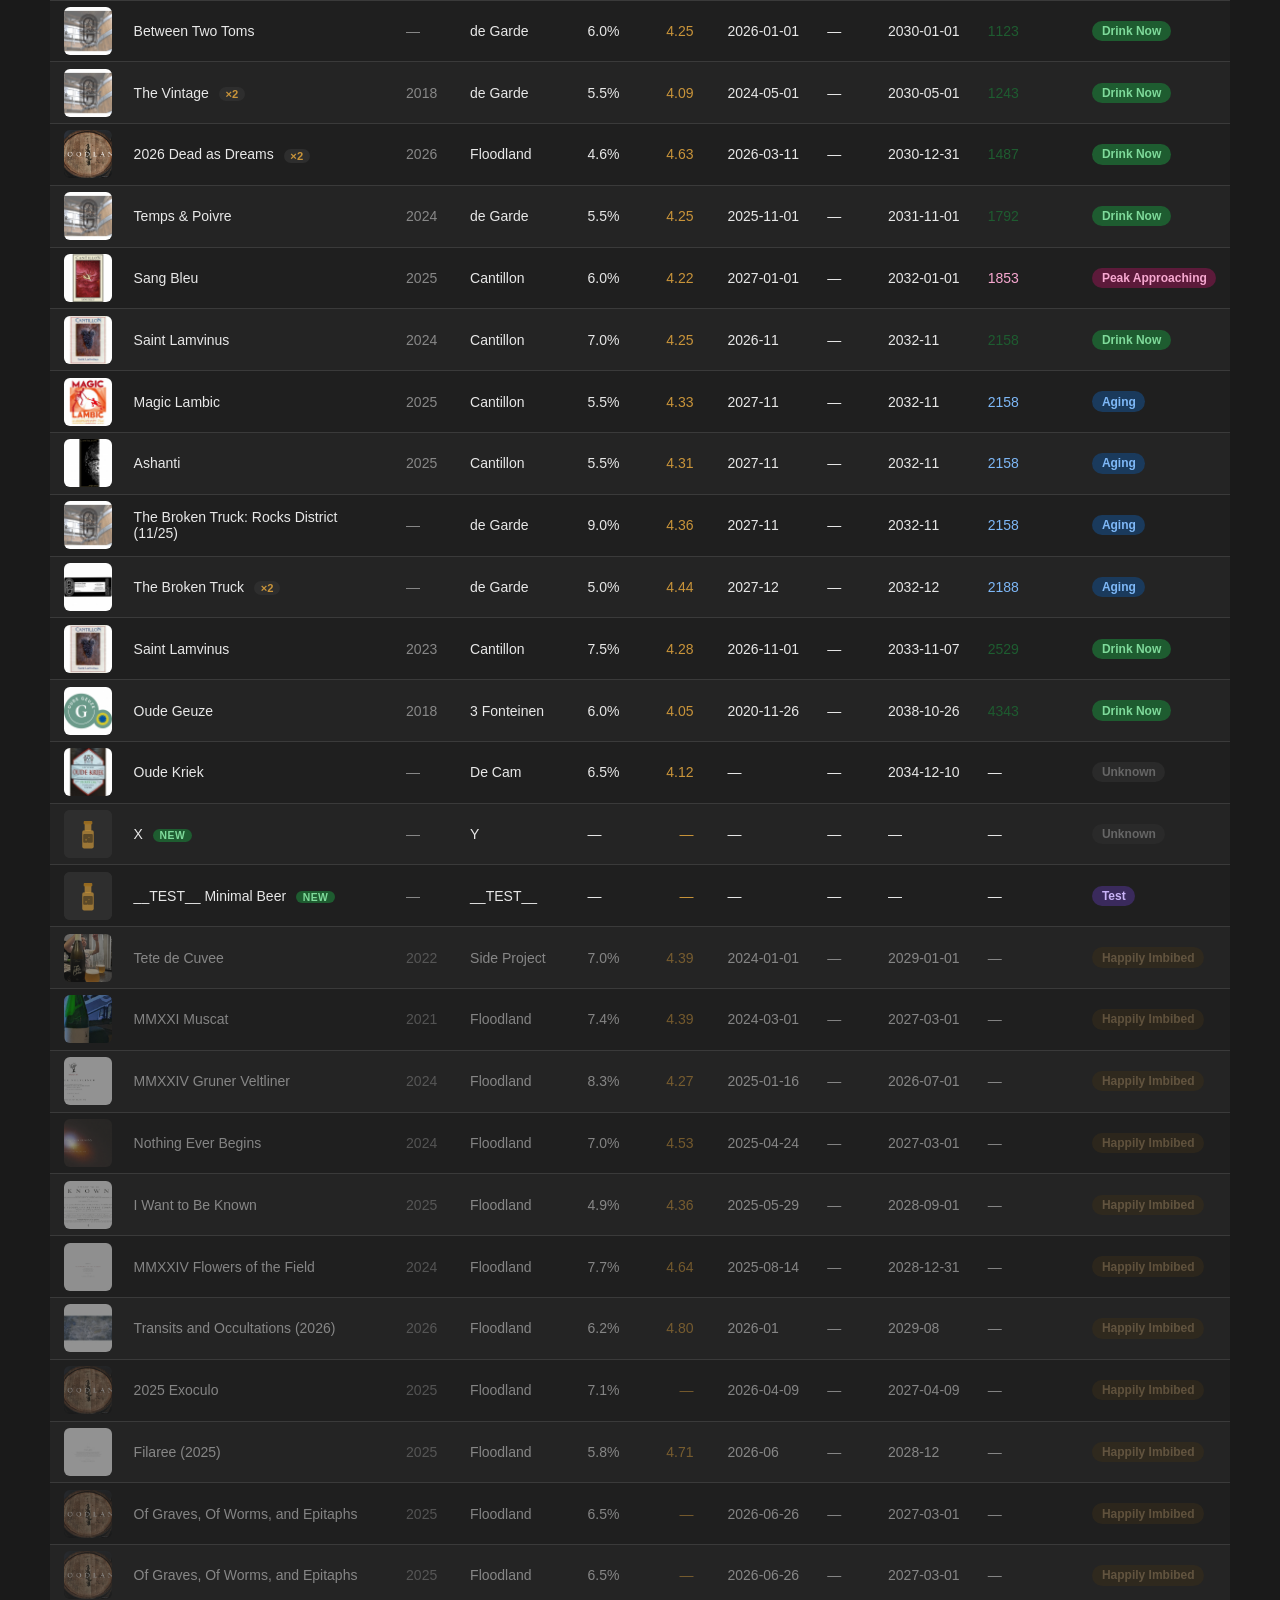
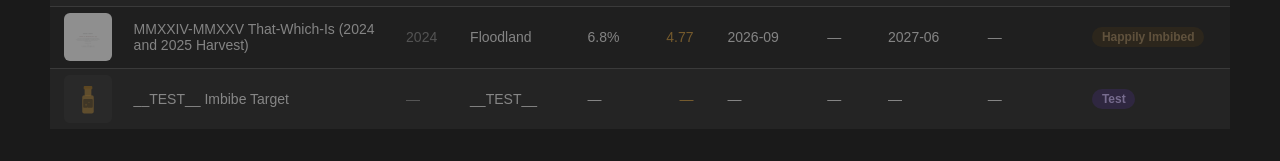
==== commit 303a561f: "Remove Hacked (Hacker)" ====
--- a/docs/index.html
+++ b/docs/index.html
@@ -29,6 +29,7 @@
     <select id="filterStatus">
       <option value="">All statuses</option>
       <option value="Drink Now">Drink Now</option>
+      <option value="At Peak">At Peak</option>
       <option value="Peak Approaching">Peak Approaching</option>
       <option value="Aging">Aging</option>
       <option value="Past Peak">Past Peak</option>
@@ -52,6 +53,7 @@
       <option value="abv">ABV</option>
       <option value="untappd_rating">Rating</option>
       <option value="drink_after">Drink After</option>
+      <option value="peak">Peak</option>
       <option value="drink_by">Drink By</option>
     </select>
     <button id="cardSortDir" class="card-sort-dir">▲</button>
@@ -68,6 +70,7 @@
         <th data-col="abv" class="sortable">ABV <span class="sort-arrow"></span></th>
         <th data-col="untappd_rating" class="sortable col-rating">Rating <span class="sort-arrow"></span></th>
         <th data-col="drink_after" class="sortable">Drink After <span class="sort-arrow"></span></th>
+        <th data-col="peak" class="sortable">Peak <span class="sort-arrow"></span></th>
         <th data-col="drink_by" class="sortable">Drink By <span class="sort-arrow"></span></th>
         <th data-col="days_left" class="sortable">Days Left <span class="sort-arrow"></span></th>
         <th>Status</th>
@@ -92,15 +95,20 @@
         <td class="col-abv">6.0%</td>
         <td class="col-rating">4.05</td>
         <td class="col-drink-after">2020-11-26</td>
+        <td class="col-peak">—</td>
         <td class="col-drink-by">2038-10-26</td>
         <td class="col-days-left"
             data-by="2038-10-26"
+            data-peak-from=""
+            data-peak-to=""
             data-after="2020-11-26"
             data-imbibed=""
             data-label="">—</td>
         <td><span class="badge"
                   data-after="2020-11-26"
                   data-by="2038-10-26"
+            data-peak-from=""
+            data-peak-to=""
                   data-imbibed=""
                   data-label=""></span></td>
       </tr>
@@ -122,15 +130,20 @@
         <td class="col-abv">5.5%</td>
         <td class="col-rating">4.30</td>
         <td class="col-drink-after">2022-01-01</td>
+        <td class="col-peak">—</td>
         <td class="col-drink-by">2030-01-01</td>
         <td class="col-days-left"
             data-by="2030-01-01"
+            data-peak-from=""
+            data-peak-to=""
             data-after="2022-01-01"
             data-imbibed=""
             data-label="">—</td>
         <td><span class="badge"
                   data-after="2022-01-01"
                   data-by="2030-01-01"
+            data-peak-from=""
+            data-peak-to=""
                   data-imbibed=""
                   data-label=""></span></td>
       </tr>
@@ -152,15 +165,20 @@
         <td class="col-abv">6.2%</td>
         <td class="col-rating">4.20</td>
         <td class="col-drink-after">2023-04-01</td>
+        <td class="col-peak">—</td>
         <td class="col-drink-by">2029-04-01</td>
         <td class="col-days-left"
             data-by="2029-04-01"
+            data-peak-from=""
+            data-peak-to=""
             data-after="2023-04-01"
             data-imbibed=""
             data-label="">—</td>
         <td><span class="badge"
                   data-after="2023-04-01"
                   data-by="2029-04-01"
+            data-peak-from=""
+            data-peak-to=""
                   data-imbibed=""
                   data-label=""></span></td>
       </tr>
@@ -182,15 +200,20 @@
         <td class="col-abv">7.0%</td>
         <td class="col-rating">4.39</td>
         <td class="col-drink-after">2024-01-01</td>
+        <td class="col-peak">—</td>
         <td class="col-drink-by">2028-01-01</td>
         <td class="col-days-left"
             data-by="2028-01-01"
+            data-peak-from=""
+            data-peak-to=""
             data-after="2024-01-01"
             data-imbibed=""
             data-label="">—</td>
         <td><span class="badge"
                   data-after="2024-01-01"
                   data-by="2028-01-01"
+            data-peak-from=""
+            data-peak-to=""
                   data-imbibed=""
                   data-label=""></span></td>
       </tr>
@@ -212,15 +235,20 @@
         <td class="col-abv">5.5%</td>
         <td class="col-rating">3.97</td>
         <td class="col-drink-after">2024-03-01</td>
+        <td class="col-peak">—</td>
         <td class="col-drink-by">2029-03-01</td>
         <td class="col-days-left"
             data-by="2029-03-01"
+            data-peak-from=""
+            data-peak-to=""
             data-after="2024-03-01"
             data-imbibed=""
             data-label="">—</td>
         <td><span class="badge"
                   data-after="2024-03-01"
                   data-by="2029-03-01"
+            data-peak-from=""
+            data-peak-to=""
                   data-imbibed=""
                   data-label=""></span></td>
       </tr>
@@ -244,15 +272,20 @@
         <td class="col-abv">5.5%</td>
         <td class="col-rating">4.09</td>
         <td class="col-drink-after">2024-05-01</td>
+        <td class="col-peak">—</td>
         <td class="col-drink-by">2030-05-01</td>
         <td class="col-days-left"
             data-by="2030-05-01"
+            data-peak-from=""
+            data-peak-to=""
             data-after="2024-05-01"
             data-imbibed=""
             data-label="">—</td>
         <td><span class="badge"
                   data-after="2024-05-01"
                   data-by="2030-05-01"
+            data-peak-from=""
+            data-peak-to=""
                   data-imbibed=""
                   data-label=""></span></td>
       </tr>
@@ -274,15 +307,20 @@
         <td class="col-abv">6.4%</td>
         <td class="col-rating">4.34</td>
         <td class="col-drink-after">2024-08-08</td>
+        <td class="col-peak">—</td>
         <td class="col-drink-by">2028-03-01</td>
         <td class="col-days-left"
             data-by="2028-03-01"
+            data-peak-from=""
+            data-peak-to=""
             data-after="2024-08-08"
             data-imbibed=""
             data-label="">—</td>
         <td><span class="badge"
                   data-after="2024-08-08"
                   data-by="2028-03-01"
+            data-peak-from=""
+            data-peak-to=""
                   data-imbibed=""
                   data-label=""></span></td>
       </tr>
@@ -304,15 +342,20 @@
         <td class="col-abv">6.3%</td>
         <td class="col-rating">4.54</td>
         <td class="col-drink-after">2025-06-12</td>
+        <td class="col-peak">—</td>
         <td class="col-drink-by">2027-06-01</td>
         <td class="col-days-left"
             data-by="2027-06-01"
+            data-peak-from=""
+            data-peak-to=""
             data-after="2025-06-12"
             data-imbibed=""
             data-label="">—</td>
         <td><span class="badge"
                   data-after="2025-06-12"
                   data-by="2027-06-01"
+            data-peak-from=""
+            data-peak-to=""
                   data-imbibed=""
                   data-label=""></span></td>
       </tr>
@@ -334,15 +377,20 @@
         <td class="col-abv">6.1%</td>
         <td class="col-rating">4.33</td>
         <td class="col-drink-after">2025-10-01</td>
+        <td class="col-peak">—</td>
         <td class="col-drink-by">2028-09-01</td>
         <td class="col-days-left"
             data-by="2028-09-01"
+            data-peak-from=""
+            data-peak-to=""
             data-after="2025-10-01"
             data-imbibed=""
             data-label="">—</td>
         <td><span class="badge"
                   data-after="2025-10-01"
                   data-by="2028-09-01"
+            data-peak-from=""
+            data-peak-to=""
                   data-imbibed=""
                   data-label=""></span></td>
       </tr>
@@ -366,15 +414,20 @@
         <td class="col-abv">3.8%</td>
         <td class="col-rating">3.85</td>
         <td class="col-drink-after">2025-10-01</td>
+        <td class="col-peak">—</td>
         <td class="col-drink-by">2029-07-01</td>
         <td class="col-days-left"
             data-by="2029-07-01"
+            data-peak-from=""
+            data-peak-to=""
             data-after="2025-10-01"
             data-imbibed=""
             data-label="">—</td>
         <td><span class="badge"
                   data-after="2025-10-01"
                   data-by="2029-07-01"
+            data-peak-from=""
+            data-peak-to=""
                   data-imbibed=""
                   data-label=""></span></td>
       </tr>
@@ -396,15 +449,20 @@
         <td class="col-abv">5.9%</td>
         <td class="col-rating">4.35</td>
         <td class="col-drink-after">2025-10-16</td>
+        <td class="col-peak">—</td>
         <td class="col-drink-by">2028-06-01</td>
         <td class="col-days-left"
             data-by="2028-06-01"
+            data-peak-from=""
+            data-peak-to=""
             data-after="2025-10-16"
             data-imbibed=""
             data-label="">—</td>
         <td><span class="badge"
                   data-after="2025-10-16"
                   data-by="2028-06-01"
+            data-peak-from=""
+            data-peak-to=""
                   data-imbibed=""
                   data-label=""></span></td>
       </tr>
@@ -426,15 +484,20 @@
         <td class="col-abv">5.5%</td>
         <td class="col-rating">4.25</td>
         <td class="col-drink-after">2025-11-01</td>
+        <td class="col-peak">—</td>
         <td class="col-drink-by">2031-11-01</td>
         <td class="col-days-left"
             data-by="2031-11-01"
+            data-peak-from=""
+            data-peak-to=""
             data-after="2025-11-01"
             data-imbibed=""
             data-label="">—</td>
         <td><span class="badge"
                   data-after="2025-11-01"
                   data-by="2031-11-01"
+            data-peak-from=""
+            data-peak-to=""
                   data-imbibed=""
                   data-label=""></span></td>
       </tr>
@@ -456,15 +519,20 @@
         <td class="col-abv">5.8%</td>
         <td class="col-rating">4.61</td>
         <td class="col-drink-after">2026-01</td>
+        <td class="col-peak">—</td>
         <td class="col-drink-by">2029-01</td>
         <td class="col-days-left"
             data-by="2029-01"
+            data-peak-from=""
+            data-peak-to=""
             data-after="2026-01"
             data-imbibed=""
             data-label="">—</td>
         <td><span class="badge"
                   data-after="2026-01"
                   data-by="2029-01"
+            data-peak-from=""
+            data-peak-to=""
                   data-imbibed=""
                   data-label=""></span></td>
       </tr>
@@ -486,15 +554,20 @@
         <td class="col-abv">6.0%</td>
         <td class="col-rating">4.25</td>
         <td class="col-drink-after">2026-01-01</td>
+        <td class="col-peak">—</td>
         <td class="col-drink-by">2030-01-01</td>
         <td class="col-days-left"
             data-by="2030-01-01"
+            data-peak-from=""
+            data-peak-to=""
             data-after="2026-01-01"
             data-imbibed=""
             data-label="">—</td>
         <td><span class="badge"
                   data-after="2026-01-01"
                   data-by="2030-01-01"
+            data-peak-from=""
+            data-peak-to=""
                   data-imbibed=""
                   data-label=""></span></td>
       </tr>
@@ -518,15 +591,20 @@
         <td class="col-abv">4.6%</td>
         <td class="col-rating">4.63</td>
         <td class="col-drink-after">2026-03-11</td>
+        <td class="col-peak">—</td>
         <td class="col-drink-by">2030-12-31</td>
         <td class="col-days-left"
             data-by="2030-12-31"
+            data-peak-from=""
+            data-peak-to=""
             data-after="2026-03-11"
             data-imbibed=""
             data-label="">—</td>
         <td><span class="badge"
                   data-after="2026-03-11"
                   data-by="2030-12-31"
+            data-peak-from=""
+            data-peak-to=""
                   data-imbibed=""
                   data-label=""></span></td>
       </tr>
@@ -548,15 +626,20 @@
         <td class="col-abv">7.1%</td>
         <td class="col-rating">4.72</td>
         <td class="col-drink-after">2026-04-09</td>
+        <td class="col-peak">—</td>
         <td class="col-drink-by">2027-04-09</td>
         <td class="col-days-left"
             data-by="2027-04-09"
+            data-peak-from=""
+            data-peak-to=""
             data-after="2026-04-09"
             data-imbibed=""
             data-label="">—</td>
         <td><span class="badge"
                   data-after="2026-04-09"
                   data-by="2027-04-09"
+            data-peak-from=""
+            data-peak-to=""
                   data-imbibed=""
                   data-label=""></span></td>
       </tr>
@@ -578,15 +661,20 @@
         <td class="col-abv">6.2%</td>
         <td class="col-rating">4.66</td>
         <td class="col-drink-after">2026-05</td>
+        <td class="col-peak">—</td>
         <td class="col-drink-by">2029-08</td>
         <td class="col-days-left"
             data-by="2029-08"
+            data-peak-from=""
+            data-peak-to=""
             data-after="2026-05"
             data-imbibed=""
             data-label="">—</td>
         <td><span class="badge"
                   data-after="2026-05"
                   data-by="2029-08"
+            data-peak-from=""
+            data-peak-to=""
                   data-imbibed=""
                   data-label=""></span></td>
       </tr>
@@ -608,15 +696,20 @@
         <td class="col-abv">5.5%</td>
         <td class="col-rating">4.43</td>
         <td class="col-drink-after">2026-06-01</td>
+        <td class="col-peak">—</td>
         <td class="col-drink-by">2028-07-01</td>
         <td class="col-days-left"
             data-by="2028-07-01"
+            data-peak-from=""
+            data-peak-to=""
             data-after="2026-06-01"
             data-imbibed=""
             data-label="">—</td>
         <td><span class="badge"
                   data-after="2026-06-01"
                   data-by="2028-07-01"
+            data-peak-from=""
+            data-peak-to=""
                   data-imbibed=""
                   data-label=""></span></td>
       </tr>
@@ -638,15 +731,20 @@
         <td class="col-abv">6.8%</td>
         <td class="col-rating">4.62</td>
         <td class="col-drink-after">2026-09</td>
+        <td class="col-peak">—</td>
         <td class="col-drink-by">2027-06</td>
         <td class="col-days-left"
             data-by="2027-06"
+            data-peak-from=""
+            data-peak-to=""
             data-after="2026-09"
             data-imbibed=""
             data-label="">—</td>
         <td><span class="badge"
                   data-after="2026-09"
                   data-by="2027-06"
+            data-peak-from=""
+            data-peak-to=""
                   data-imbibed=""
                   data-label=""></span></td>
       </tr>
@@ -670,15 +768,20 @@
         <td class="col-abv">6.9%</td>
         <td class="col-rating">4.66</td>
         <td class="col-drink-after">2026-09</td>
+        <td class="col-peak">—</td>
         <td class="col-drink-by">2028-06</td>
         <td class="col-days-left"
             data-by="2028-06"
+            data-peak-from=""
+            data-peak-to=""
             data-after="2026-09"
             data-imbibed=""
             data-label="">—</td>
         <td><span class="badge"
                   data-after="2026-09"
                   data-by="2028-06"
+            data-peak-from=""
+            data-peak-to=""
                   data-imbibed=""
                   data-label=""></span></td>
       </tr>
@@ -702,15 +805,20 @@
         <td class="col-abv">5.8%</td>
         <td class="col-rating">4.66</td>
         <td class="col-drink-after">2026-09</td>
+        <td class="col-peak">—</td>
         <td class="col-drink-by">2029-09</td>
         <td class="col-days-left"
             data-by="2029-09"
+            data-peak-from=""
+            data-peak-to=""
             data-after="2026-09"
             data-imbibed=""
             data-label="">—</td>
         <td><span class="badge"
                   data-after="2026-09"
                   data-by="2029-09"
+            data-peak-from=""
+            data-peak-to=""
                   data-imbibed=""
                   data-label=""></span></td>
       </tr>
@@ -734,15 +842,20 @@
         <td class="col-abv">5.9%</td>
         <td class="col-rating">4.59</td>
         <td class="col-drink-after">2026-09</td>
+        <td class="col-peak">—</td>
         <td class="col-drink-by">2027-07</td>
         <td class="col-days-left"
             data-by="2027-07"
+            data-peak-from=""
+            data-peak-to=""
             data-after="2026-09"
             data-imbibed=""
             data-label="">—</td>
         <td><span class="badge"
                   data-after="2026-09"
                   data-by="2027-07"
+            data-peak-from=""
+            data-peak-to=""
                   data-imbibed=""
                   data-label=""></span></td>
       </tr>
@@ -764,15 +877,20 @@
         <td class="col-abv">5.7%</td>
         <td class="col-rating">4.49</td>
         <td class="col-drink-after">2026-09</td>
+        <td class="col-peak">—</td>
         <td class="col-drink-by">2029-09</td>
         <td class="col-days-left"
             data-by="2029-09"
+            data-peak-from=""
+            data-peak-to=""
             data-after="2026-09"
             data-imbibed=""
             data-label="">—</td>
         <td><span class="badge"
                   data-after="2026-09"
                   data-by="2029-09"
+            data-peak-from=""
+            data-peak-to=""
                   data-imbibed=""
                   data-label=""></span></td>
       </tr>
@@ -794,15 +912,20 @@
         <td class="col-abv">6.6%</td>
         <td class="col-rating">4.47</td>
         <td class="col-drink-after">2026-09-01</td>
+        <td class="col-peak">—</td>
         <td class="col-drink-by">2028-12-01</td>
         <td class="col-days-left"
             data-by="2028-12-01"
+            data-peak-from=""
+            data-peak-to=""
             data-after="2026-09-01"
             data-imbibed=""
             data-label="">—</td>
         <td><span class="badge"
                   data-after="2026-09-01"
                   data-by="2028-12-01"
+            data-peak-from=""
+            data-peak-to=""
                   data-imbibed=""
                   data-label=""></span></td>
       </tr>
@@ -824,15 +947,20 @@
         <td class="col-abv">7.0%</td>
         <td class="col-rating">4.25</td>
         <td class="col-drink-after">2026-11</td>
+        <td class="col-peak">—</td>
         <td class="col-drink-by">2032-11</td>
         <td class="col-days-left"
             data-by="2032-11"
+            data-peak-from=""
+            data-peak-to=""
             data-after="2026-11"
             data-imbibed=""
             data-label="">—</td>
         <td><span class="badge"
                   data-after="2026-11"
                   data-by="2032-11"
+            data-peak-from=""
+            data-peak-to=""
                   data-imbibed=""
                   data-label=""></span></td>
       </tr>
@@ -856,15 +984,20 @@
         <td class="col-abv">5.5%</td>
         <td class="col-rating">4.47</td>
         <td class="col-drink-after">2026-11</td>
+        <td class="col-peak">—</td>
         <td class="col-drink-by">2029-11</td>
         <td class="col-days-left"
             data-by="2029-11"
+            data-peak-from=""
+            data-peak-to=""
             data-after="2026-11"
             data-imbibed=""
             data-label="">—</td>
         <td><span class="badge"
                   data-after="2026-11"
                   data-by="2029-11"
+            data-peak-from=""
+            data-peak-to=""
                   data-imbibed=""
                   data-label=""></span></td>
       </tr>
@@ -888,15 +1021,20 @@
         <td class="col-abv">6.1%</td>
         <td class="col-rating">4.65</td>
         <td class="col-drink-after">2026-11</td>
+        <td class="col-peak">—</td>
         <td class="col-drink-by">2029-11</td>
         <td class="col-days-left"
             data-by="2029-11"
+            data-peak-from=""
+            data-peak-to=""
             data-after="2026-11"
             data-imbibed=""
             data-label="">—</td>
         <td><span class="badge"
                   data-after="2026-11"
                   data-by="2029-11"
+            data-peak-from=""
+            data-peak-to=""
                   data-imbibed=""
                   data-label=""></span></td>
       </tr>
@@ -920,15 +1058,20 @@
         <td class="col-abv">6.1%</td>
         <td class="col-rating">4.80</td>
         <td class="col-drink-after">2026-11</td>
+        <td class="col-peak">—</td>
         <td class="col-drink-by">2028-06</td>
         <td class="col-days-left"
             data-by="2028-06"
+            data-peak-from=""
+            data-peak-to=""
             data-after="2026-11"
             data-imbibed=""
             data-label="">—</td>
         <td><span class="badge"
                   data-after="2026-11"
                   data-by="2028-06"
+            data-peak-from=""
+            data-peak-to=""
                   data-imbibed=""
                   data-label=""></span></td>
       </tr>
@@ -950,15 +1093,20 @@
         <td class="col-abv">7.5%</td>
         <td class="col-rating">4.28</td>
         <td class="col-drink-after">2026-11-01</td>
+        <td class="col-peak">—</td>
         <td class="col-drink-by">2033-11-07</td>
         <td class="col-days-left"
             data-by="2033-11-07"
+            data-peak-from=""
+            data-peak-to=""
             data-after="2026-11-01"
             data-imbibed=""
             data-label="">—</td>
         <td><span class="badge"
                   data-after="2026-11-01"
                   data-by="2033-11-07"
+            data-peak-from=""
+            data-peak-to=""
                   data-imbibed=""
                   data-label=""></span></td>
       </tr>
@@ -980,15 +1128,20 @@
         <td class="col-abv">6.0%</td>
         <td class="col-rating">4.22</td>
         <td class="col-drink-after">2027-01-01</td>
+        <td class="col-peak">—</td>
         <td class="col-drink-by">2032-01-01</td>
         <td class="col-days-left"
             data-by="2032-01-01"
+            data-peak-from=""
+            data-peak-to=""
             data-after="2027-01-01"
             data-imbibed=""
             data-label="">—</td>
         <td><span class="badge"
                   data-after="2027-01-01"
                   data-by="2032-01-01"
+            data-peak-from=""
+            data-peak-to=""
                   data-imbibed=""
                   data-label=""></span></td>
       </tr>
@@ -1010,15 +1163,20 @@
         <td class="col-abv">5.5%</td>
         <td class="col-rating">4.33</td>
         <td class="col-drink-after">2027-11</td>
+        <td class="col-peak">—</td>
         <td class="col-drink-by">2032-11</td>
         <td class="col-days-left"
             data-by="2032-11"
+            data-peak-from=""
+            data-peak-to=""
             data-after="2027-11"
             data-imbibed=""
             data-label="">—</td>
         <td><span class="badge"
                   data-after="2027-11"
                   data-by="2032-11"
+            data-peak-from=""
+            data-peak-to=""
                   data-imbibed=""
                   data-label=""></span></td>
       </tr>
@@ -1040,15 +1198,20 @@
         <td class="col-abv">5.5%</td>
         <td class="col-rating">4.31</td>
         <td class="col-drink-after">2027-11</td>
+        <td class="col-peak">—</td>
         <td class="col-drink-by">2032-11</td>
         <td class="col-days-left"
             data-by="2032-11"
+            data-peak-from=""
+            data-peak-to=""
             data-after="2027-11"
             data-imbibed=""
             data-label="">—</td>
         <td><span class="badge"
                   data-after="2027-11"
                   data-by="2032-11"
+            data-peak-from=""
+            data-peak-to=""
                   data-imbibed=""
                   data-label=""></span></td>
       </tr>
@@ -1070,15 +1233,20 @@
         <td class="col-abv">9.0%</td>
         <td class="col-rating">4.36</td>
         <td class="col-drink-after">2027-11</td>
+        <td class="col-peak">—</td>
         <td class="col-drink-by">2032-11</td>
         <td class="col-days-left"
             data-by="2032-11"
+            data-peak-from=""
+            data-peak-to=""
             data-after="2027-11"
             data-imbibed=""
             data-label="">—</td>
         <td><span class="badge"
                   data-after="2027-11"
                   data-by="2032-11"
+            data-peak-from=""
+            data-peak-to=""
                   data-imbibed=""
                   data-label=""></span></td>
       </tr>
@@ -1102,15 +1270,20 @@
         <td class="col-abv">7.4%</td>
         <td class="col-rating">4.74</td>
         <td class="col-drink-after">2027-11</td>
+        <td class="col-peak">—</td>
         <td class="col-drink-by">2029-12</td>
         <td class="col-days-left"
             data-by="2029-12"
+            data-peak-from=""
+            data-peak-to=""
             data-after="2027-11"
             data-imbibed=""
             data-label="">—</td>
         <td><span class="badge"
                   data-after="2027-11"
                   data-by="2029-12"
+            data-peak-from=""
+            data-peak-to=""
                   data-imbibed=""
                   data-label=""></span></td>
       </tr>
@@ -1134,15 +1307,20 @@
         <td class="col-abv">5.0%</td>
         <td class="col-rating">4.44</td>
         <td class="col-drink-after">2027-12</td>
+        <td class="col-peak">—</td>
         <td class="col-drink-by">2032-12</td>
         <td class="col-days-left"
             data-by="2032-12"
+            data-peak-from=""
+            data-peak-to=""
             data-after="2027-12"
             data-imbibed=""
             data-label="">—</td>
         <td><span class="badge"
                   data-after="2027-12"
                   data-by="2032-12"
+            data-peak-from=""
+            data-peak-to=""
                   data-imbibed=""
                   data-label=""></span></td>
       </tr>
@@ -1164,17 +1342,92 @@
         <td class="col-abv">6.5%</td>
         <td class="col-rating">4.12</td>
         <td class="col-drink-after">—</td>
+        <td class="col-peak">—</td>
         <td class="col-drink-by">2034-12-10</td>
         <td class="col-days-left"
             data-by="2034-12-10"
+            data-peak-from=""
+            data-peak-to=""
             data-after=""
             data-imbibed=""
             data-label="">—</td>
         <td><span class="badge"
                   data-after=""
                   data-by="2034-12-10"
-                  data-imbibed=""
-                  data-label=""></span></td>
+            data-peak-from=""
+            data-peak-to=""
+                  data-imbibed=""
+                  data-label=""></span></td>
+      </tr>
+      
+      <tr class="beer-row" data-id="144" data-qty="1" data-added="2026-11-21" >
+        <td class="col-img">
+          <img class="beer-thumb"
+               src="static/images/default.svg"
+               alt="X"
+               loading="lazy"
+               onerror="this.src='/static/images/default.svg'">
+        </td>
+        <td class="beer-name">
+          X
+          
+        </td>
+        <td class="col-year">—</td>
+        <td class="col-brewer">Y</td>
+        <td class="col-abv">—</td>
+        <td class="col-rating">—</td>
+        <td class="col-drink-after">—</td>
+        <td class="col-peak">—</td>
+        <td class="col-drink-by">—</td>
+        <td class="col-days-left"
+            data-by=""
+            data-peak-from=""
+            data-peak-to=""
+            data-after=""
+            data-imbibed=""
+            data-label="">—</td>
+        <td><span class="badge"
+                  data-after=""
+                  data-by=""
+            data-peak-from=""
+            data-peak-to=""
+                  data-imbibed=""
+                  data-label=""></span></td>
+      </tr>
+      
+      <tr class="beer-row" data-id="146" data-qty="1" data-added="2026-11-21" >
+        <td class="col-img">
+          <img class="beer-thumb"
+               src="static/images/default.svg"
+               alt="__TEST__ Minimal Beer"
+               loading="lazy"
+               onerror="this.src='/static/images/default.svg'">
+        </td>
+        <td class="beer-name">
+          __TEST__ Minimal Beer
+          
+        </td>
+        <td class="col-year">—</td>
+        <td class="col-brewer">__TEST__</td>
+        <td class="col-abv">—</td>
+        <td class="col-rating">—</td>
+        <td class="col-drink-after">—</td>
+        <td class="col-peak">—</td>
+        <td class="col-drink-by">—</td>
+        <td class="col-days-left"
+            data-by=""
+            data-peak-from=""
+            data-peak-to=""
+            data-after=""
+            data-imbibed=""
+            data-label="Test">—</td>
+        <td><span class="badge"
+                  data-after=""
+                  data-by=""
+            data-peak-from=""
+            data-peak-to=""
+                  data-imbibed=""
+                  data-label="Test"></span></td>
       </tr>
       
       <tr class="beer-row" data-id="18" data-qty="1" data-added="2026-04-05" data-imbibed="1">
@@ -1194,15 +1447,20 @@
         <td class="col-abv">7.0%</td>
         <td class="col-rating">4.39</td>
         <td class="col-drink-after">2024-01-01</td>
+        <td class="col-peak">—</td>
         <td class="col-drink-by">2029-01-01</td>
         <td class="col-days-left"
             data-by="2029-01-01"
+            data-peak-from=""
+            data-peak-to=""
             data-after="2024-01-01"
             data-imbibed="2026-09-17"
             data-label="">—</td>
         <td><span class="badge"
                   data-after="2024-01-01"
                   data-by="2029-01-01"
+            data-peak-from=""
+            data-peak-to=""
                   data-imbibed="2026-09-17"
                   data-label=""></span></td>
       </tr>
@@ -1224,15 +1482,20 @@
         <td class="col-abv">7.4%</td>
         <td class="col-rating">4.39</td>
         <td class="col-drink-after">2024-03-01</td>
+        <td class="col-peak">—</td>
         <td class="col-drink-by">2027-03-01</td>
         <td class="col-days-left"
             data-by="2027-03-01"
+            data-peak-from=""
+            data-peak-to=""
             data-after="2024-03-01"
             data-imbibed="2026-05-22"
             data-label="">—</td>
         <td><span class="badge"
                   data-after="2024-03-01"
                   data-by="2027-03-01"
+            data-peak-from=""
+            data-peak-to=""
                   data-imbibed="2026-05-22"
                   data-label=""></span></td>
       </tr>
@@ -1254,15 +1517,20 @@
         <td class="col-abv">8.3%</td>
         <td class="col-rating">4.27</td>
         <td class="col-drink-after">2025-01-16</td>
+        <td class="col-peak">—</td>
         <td class="col-drink-by">2026-07-01</td>
         <td class="col-days-left"
             data-by="2026-07-01"
+            data-peak-from=""
+            data-peak-to=""
             data-after="2025-01-16"
             data-imbibed="2026-08-08"
             data-label="">—</td>
         <td><span class="badge"
                   data-after="2025-01-16"
                   data-by="2026-07-01"
+            data-peak-from=""
+            data-peak-to=""
                   data-imbibed="2026-08-08"
                   data-label=""></span></td>
       </tr>
@@ -1284,15 +1552,20 @@
         <td class="col-abv">7.0%</td>
         <td class="col-rating">4.53</td>
         <td class="col-drink-after">2025-04-24</td>
+        <td class="col-peak">—</td>
         <td class="col-drink-by">2027-03-01</td>
         <td class="col-days-left"
             data-by="2027-03-01"
+            data-peak-from=""
+            data-peak-to=""
             data-after="2025-04-24"
             data-imbibed="2026-05-22"
             data-label="">—</td>
         <td><span class="badge"
                   data-after="2025-04-24"
                   data-by="2027-03-01"
+            data-peak-from=""
+            data-peak-to=""
                   data-imbibed="2026-05-22"
                   data-label=""></span></td>
       </tr>
@@ -1314,15 +1587,20 @@
         <td class="col-abv">4.9%</td>
         <td class="col-rating">4.36</td>
         <td class="col-drink-after">2025-05-29</td>
+        <td class="col-peak">—</td>
         <td class="col-drink-by">2028-09-01</td>
         <td class="col-days-left"
             data-by="2028-09-01"
+            data-peak-from=""
+            data-peak-to=""
             data-after="2025-05-29"
             data-imbibed="2026-09-28"
             data-label="">—</td>
         <td><span class="badge"
                   data-after="2025-05-29"
                   data-by="2028-09-01"
+            data-peak-from=""
+            data-peak-to=""
                   data-imbibed="2026-09-28"
                   data-label=""></span></td>
       </tr>
@@ -1344,15 +1622,20 @@
         <td class="col-abv">7.7%</td>
         <td class="col-rating">4.64</td>
         <td class="col-drink-after">2025-08-14</td>
+        <td class="col-peak">—</td>
         <td class="col-drink-by">2028-12-31</td>
         <td class="col-days-left"
             data-by="2028-12-31"
+            data-peak-from=""
+            data-peak-to=""
             data-after="2025-08-14"
             data-imbibed="2026-09-17"
             data-label="">—</td>
         <td><span class="badge"
                   data-after="2025-08-14"
                   data-by="2028-12-31"
+            data-peak-from=""
+            data-peak-to=""
                   data-imbibed="2026-09-17"
                   data-label=""></span></td>
       </tr>
@@ -1374,15 +1657,20 @@
         <td class="col-abv">6.2%</td>
         <td class="col-rating">4.80</td>
         <td class="col-drink-after">2026-01</td>
+        <td class="col-peak">—</td>
         <td class="col-drink-by">2029-08</td>
         <td class="col-days-left"
             data-by="2029-08"
+            data-peak-from=""
+            data-peak-to=""
             data-after="2026-01"
             data-imbibed="2026-07-20"
             data-label="">—</td>
         <td><span class="badge"
                   data-after="2026-01"
                   data-by="2029-08"
+            data-peak-from=""
+            data-peak-to=""
                   data-imbibed="2026-07-20"
                   data-label=""></span></td>
       </tr>
@@ -1404,15 +1692,20 @@
         <td class="col-abv">7.1%</td>
         <td class="col-rating">—</td>
         <td class="col-drink-after">2026-04-09</td>
+        <td class="col-peak">—</td>
         <td class="col-drink-by">2027-04-09</td>
         <td class="col-days-left"
             data-by="2027-04-09"
+            data-peak-from=""
+            data-peak-to=""
             data-after="2026-04-09"
             data-imbibed="2026-10-31"
             data-label="">—</td>
         <td><span class="badge"
                   data-after="2026-04-09"
                   data-by="2027-04-09"
+            data-peak-from=""
+            data-peak-to=""
                   data-imbibed="2026-10-31"
                   data-label=""></span></td>
       </tr>
@@ -1434,15 +1727,20 @@
         <td class="col-abv">5.8%</td>
         <td class="col-rating">4.71</td>
         <td class="col-drink-after">2026-06</td>
+        <td class="col-peak">—</td>
         <td class="col-drink-by">2028-12</td>
         <td class="col-days-left"
             data-by="2028-12"
+            data-peak-from=""
+            data-peak-to=""
             data-after="2026-06"
             data-imbibed="2026-07-20"
             data-label="">—</td>
         <td><span class="badge"
                   data-after="2026-06"
                   data-by="2028-12"
+            data-peak-from=""
+            data-peak-to=""
                   data-imbibed="2026-07-20"
                   data-label=""></span></td>
       </tr>
@@ -1464,15 +1762,20 @@
         <td class="col-abv">6.5%</td>
         <td class="col-rating">—</td>
         <td class="col-drink-after">2026-06-26</td>
+        <td class="col-peak">—</td>
         <td class="col-drink-by">2027-03-01</td>
         <td class="col-days-left"
             data-by="2027-03-01"
+            data-peak-from=""
+            data-peak-to=""
             data-after="2026-06-26"
             data-imbibed="2026-11-01"
             data-label="">—</td>
         <td><span class="badge"
                   data-after="2026-06-26"
                   data-by="2027-03-01"
+            data-peak-from=""
+            data-peak-to=""
                   data-imbibed="2026-11-01"
                   data-label=""></span></td>
       </tr>
@@ -1494,15 +1797,20 @@
         <td class="col-abv">6.5%</td>
         <td class="col-rating">—</td>
         <td class="col-drink-after">2026-06-26</td>
+        <td class="col-peak">—</td>
         <td class="col-drink-by">2027-03-01</td>
         <td class="col-days-left"
             data-by="2027-03-01"
+            data-peak-from=""
+            data-peak-to=""
             data-after="2026-06-26"
             data-imbibed="2026-08-08"
             data-label="">—</td>
         <td><span class="badge"
                   data-after="2026-06-26"
                   data-by="2027-03-01"
+            data-peak-from=""
+            data-peak-to=""
                   data-imbibed="2026-08-08"
                   data-label=""></span></td>
       </tr>
@@ -1524,17 +1832,57 @@
         <td class="col-abv">6.8%</td>
         <td class="col-rating">4.77</td>
         <td class="col-drink-after">2026-09</td>
+        <td class="col-peak">—</td>
         <td class="col-drink-by">2027-06</td>
         <td class="col-days-left"
             data-by="2027-06"
+            data-peak-from=""
+            data-peak-to=""
             data-after="2026-09"
             data-imbibed="2026-11-01"
             data-label="">—</td>
         <td><span class="badge"
                   data-after="2026-09"
                   data-by="2027-06"
+            data-peak-from=""
+            data-peak-to=""
                   data-imbibed="2026-11-01"
                   data-label=""></span></td>
+      </tr>
+      
+      <tr class="beer-row" data-id="147" data-qty="1" data-added="2026-11-21" data-imbibed="1">
+        <td class="col-img">
+          <img class="beer-thumb"
+               src="static/images/default.svg"
+               alt="__TEST__ Imbibe Target"
+               loading="lazy"
+               onerror="this.src='/static/images/default.svg'">
+        </td>
+        <td class="beer-name">
+          __TEST__ Imbibe Target
+          
+        </td>
+        <td class="col-year">—</td>
+        <td class="col-brewer">__TEST__</td>
+        <td class="col-abv">—</td>
+        <td class="col-rating">—</td>
+        <td class="col-drink-after">—</td>
+        <td class="col-peak">—</td>
+        <td class="col-drink-by">—</td>
+        <td class="col-days-left"
+            data-by=""
+            data-peak-from=""
+            data-peak-to=""
+            data-after=""
+            data-imbibed="2026-11-21"
+            data-label="Test">—</td>
+        <td><span class="badge"
+                  data-after=""
+                  data-by=""
+            data-peak-from=""
+            data-peak-to=""
+                  data-imbibed="2026-11-21"
+                  data-label="Test"></span></td>
       </tr>
       
     </tbody>
@@ -1552,6 +1900,7 @@
     <select id="wineFilterStatus">
       <option value="">All statuses</option>
       <option value="Drink Now">Drink Now</option>
+      <option value="At Peak">At Peak</option>
       <option value="Peak Approaching">Peak Approaching</option>
       <option value="Aging">Aging</option>
       <option value="Past Peak">Past Peak</option>
@@ -1574,6 +1923,7 @@
       <option value="producer">Producer</option>
       <option value="region">Region</option>
       <option value="drink_after">Drink After</option>
+      <option value="peak">Peak</option>
       <option value="drink_by">Drink By</option>
     </select>
     <button id="wineCardSortDir" class="card-sort-dir">▲</button>
@@ -1590,6 +1940,7 @@
         <th data-col="region" class="sortable wine-sortable">Region <span class="sort-arrow"></span></th>
         <th data-col="varietal" class="sortable wine-sortable">Varietal <span class="sort-arrow"></span></th>
         <th data-col="drink_after" class="sortable wine-sortable">Drink After <span class="sort-arrow"></span></th>
+        <th data-col="peak" class="sortable wine-sortable">Peak <span class="sort-arrow"></span></th>
         <th data-col="drink_by" class="sortable wine-sortable">Drink By <span class="sort-arrow"></span></th>
         <th data-col="days_left" class="sortable wine-sortable">Days Left <span class="sort-arrow"></span></th>
         <th>Status</th>
@@ -1614,15 +1965,20 @@
         <td class="col-region">Tuscany</td>
         <td class="col-varietal">Sangiovese</td>
         <td class="col-drink-after">2021-01-01</td>
+        <td class="col-peak">—</td>
         <td class="col-drink-by">2033-12-31</td>
         <td class="col-days-left wine-days"
             data-by="2033-12-31"
+            data-peak-from=""
+            data-peak-to=""
             data-after="2021-01-01"
             data-imbibed=""
             data-label="">—</td>
         <td><span class="badge wine-badge"
                   data-after="2021-01-01"
                   data-by="2033-12-31"
+            data-peak-from=""
+            data-peak-to=""
                   data-imbibed=""
                   data-label=""></span></td>
       </tr>
@@ -1644,15 +2000,20 @@
         <td class="col-region">Tuscany</td>
         <td class="col-varietal">Sangiovese</td>
         <td class="col-drink-after">2023-01-01</td>
+        <td class="col-peak">—</td>
         <td class="col-drink-by">2037-12-31</td>
         <td class="col-days-left wine-days"
             data-by="2037-12-31"
+            data-peak-from=""
+            data-peak-to=""
             data-after="2023-01-01"
             data-imbibed=""
             data-label="">—</td>
         <td><span class="badge wine-badge"
                   data-after="2023-01-01"
                   data-by="2037-12-31"
+            data-peak-from=""
+            data-peak-to=""
                   data-imbibed=""
                   data-label=""></span></td>
       </tr>
@@ -1674,15 +2035,20 @@
         <td class="col-region">Tasmania</td>
         <td class="col-varietal">Pinot Noir</td>
         <td class="col-drink-after">2026-01-01</td>
+        <td class="col-peak">—</td>
         <td class="col-drink-by">2032-12-31</td>
         <td class="col-days-left wine-days"
             data-by="2032-12-31"
+            data-peak-from=""
+            data-peak-to=""
             data-after="2026-01-01"
             data-imbibed=""
             data-label="">—</td>
         <td><span class="badge wine-badge"
                   data-after="2026-01-01"
                   data-by="2032-12-31"
+            data-peak-from=""
+            data-peak-to=""
                   data-imbibed=""
                   data-label=""></span></td>
       </tr>
@@ -1704,15 +2070,20 @@
         <td class="col-region">Tuscany</td>
         <td class="col-varietal">Brunello</td>
         <td class="col-drink-after">2026-01-01</td>
+        <td class="col-peak">—</td>
         <td class="col-drink-by">2041-12-31</td>
         <td class="col-days-left wine-days"
             data-by="2041-12-31"
+            data-peak-from=""
+            data-peak-to=""
             data-after="2026-01-01"
             data-imbibed=""
             data-label="">—</td>
         <td><span class="badge wine-badge"
                   data-after="2026-01-01"
                   data-by="2041-12-31"
+            data-peak-from=""
+            data-peak-to=""
                   data-imbibed=""
                   data-label=""></span></td>
       </tr>
@@ -1734,17 +2105,197 @@
         <td class="col-region">Columbia Valley</td>
         <td class="col-varietal">—</td>
         <td class="col-drink-after">—</td>
+        <td class="col-peak">—</td>
         <td class="col-drink-by">—</td>
         <td class="col-days-left wine-days"
             data-by=""
+            data-peak-from=""
+            data-peak-to=""
             data-after=""
             data-imbibed=""
             data-label="">—</td>
         <td><span class="badge wine-badge"
                   data-after=""
                   data-by=""
-                  data-imbibed=""
-                  data-label=""></span></td>
+            data-peak-from=""
+            data-peak-to=""
+                  data-imbibed=""
+                  data-label=""></span></td>
+      </tr>
+      
+      <tr class="wine-row" data-id="47" data-qty="1" >
+        <td class="col-img">
+          <img class="beer-thumb"
+               src="static/images/default.svg"
+               alt="__TEST__ Edited Wine"
+               loading="lazy"
+               onerror="this.src='/static/images/default.svg'">
+        </td>
+        <td class="beer-name">
+          __TEST__ Edited Wine
+          
+        </td>
+        <td class="col-year">—</td>
+        <td class="col-brewer">__TEST__ Edited Winery</td>
+        <td class="col-region">—</td>
+        <td class="col-varietal">—</td>
+        <td class="col-drink-after">—</td>
+        <td class="col-peak">—</td>
+        <td class="col-drink-by">—</td>
+        <td class="col-days-left wine-days"
+            data-by=""
+            data-peak-from=""
+            data-peak-to=""
+            data-after=""
+            data-imbibed=""
+            data-label="Test">—</td>
+        <td><span class="badge wine-badge"
+                  data-after=""
+                  data-by=""
+            data-peak-from=""
+            data-peak-to=""
+                  data-imbibed=""
+                  data-label="Test"></span></td>
+      </tr>
+      
+      <tr class="wine-row" data-id="48" data-qty="1" >
+        <td class="col-img">
+          <img class="beer-thumb"
+               src="static/images/default.svg"
+               alt="__TEST__ Minimal Wine"
+               loading="lazy"
+               onerror="this.src='/static/images/default.svg'">
+        </td>
+        <td class="beer-name">
+          __TEST__ Minimal Wine
+          
+        </td>
+        <td class="col-year">—</td>
+        <td class="col-brewer">__TEST__ Winery</td>
+        <td class="col-region">—</td>
+        <td class="col-varietal">—</td>
+        <td class="col-drink-after">—</td>
+        <td class="col-peak">—</td>
+        <td class="col-drink-by">—</td>
+        <td class="col-days-left wine-days"
+            data-by=""
+            data-peak-from=""
+            data-peak-to=""
+            data-after=""
+            data-imbibed=""
+            data-label="Test">—</td>
+        <td><span class="badge wine-badge"
+                  data-after=""
+                  data-by=""
+            data-peak-from=""
+            data-peak-to=""
+                  data-imbibed=""
+                  data-label="Test"></span></td>
+      </tr>
+      
+      <tr class="wine-row" data-id="49" data-qty="1" >
+        <td class="col-img">
+          <img class="beer-thumb"
+               src="static/images/default.svg"
+               alt="X"
+               loading="lazy"
+               onerror="this.src='/static/images/default.svg'">
+        </td>
+        <td class="beer-name">
+          X
+          
+        </td>
+        <td class="col-year">—</td>
+        <td class="col-brewer">Y</td>
+        <td class="col-region">—</td>
+        <td class="col-varietal">—</td>
+        <td class="col-drink-after">—</td>
+        <td class="col-peak">—</td>
+        <td class="col-drink-by">—</td>
+        <td class="col-days-left wine-days"
+            data-by=""
+            data-peak-from=""
+            data-peak-to=""
+            data-after=""
+            data-imbibed=""
+            data-label="">—</td>
+        <td><span class="badge wine-badge"
+                  data-after=""
+                  data-by=""
+            data-peak-from=""
+            data-peak-to=""
+                  data-imbibed=""
+                  data-label=""></span></td>
+      </tr>
+      
+      <tr class="wine-row" data-id="50" data-qty="1" data-imbibed="1">
+        <td class="col-img">
+          <img class="beer-thumb"
+               src="static/images/default.svg"
+               alt="__TEST__ Imbibe Wine"
+               loading="lazy"
+               onerror="this.src='/static/images/default.svg'">
+        </td>
+        <td class="beer-name">
+          __TEST__ Imbibe Wine
+          
+        </td>
+        <td class="col-year">—</td>
+        <td class="col-brewer">__TEST__ Winery</td>
+        <td class="col-region">—</td>
+        <td class="col-varietal">—</td>
+        <td class="col-drink-after">—</td>
+        <td class="col-peak">—</td>
+        <td class="col-drink-by">—</td>
+        <td class="col-days-left wine-days"
+            data-by=""
+            data-peak-from=""
+            data-peak-to=""
+            data-after=""
+            data-imbibed="2026-11-21"
+            data-label="Test">—</td>
+        <td><span class="badge wine-badge"
+                  data-after=""
+                  data-by=""
+            data-peak-from=""
+            data-peak-to=""
+                  data-imbibed="2026-11-21"
+                  data-label="Test"></span></td>
+      </tr>
+      
+      <tr class="wine-row" data-id="51" data-qty="1" data-imbibed="1">
+        <td class="col-img">
+          <img class="beer-thumb"
+               src="static/images/default.svg"
+               alt="__TEST__ Edited Wine"
+               loading="lazy"
+               onerror="this.src='/static/images/default.svg'">
+        </td>
+        <td class="beer-name">
+          __TEST__ Edited Wine
+          
+        </td>
+        <td class="col-year">—</td>
+        <td class="col-brewer">__TEST__ Edited Winery</td>
+        <td class="col-region">—</td>
+        <td class="col-varietal">—</td>
+        <td class="col-drink-after">—</td>
+        <td class="col-peak">—</td>
+        <td class="col-drink-by">—</td>
+        <td class="col-days-left wine-days"
+            data-by=""
+            data-peak-from=""
+            data-peak-to=""
+            data-after=""
+            data-imbibed="2026-11-21"
+            data-label="Test">—</td>
+        <td><span class="badge wine-badge"
+                  data-after=""
+                  data-by=""
+            data-peak-from=""
+            data-peak-to=""
+                  data-imbibed="2026-11-21"
+                  data-label="Test"></span></td>
       </tr>
       
     </tbody>
--- a/docs/static/style.css
+++ b/docs/static/style.css
@@ -24,6 +24,8 @@
   --pink-text: #f7a8d0;
   --red: #7d2e2e;
   --red-text: #f08080;
+  --gold: #5e4410;
+  --gold-text: #f5c96a;
   --dim: #2a2a2a;
   --dim-text: #666;
 }
@@ -149,7 +151,7 @@
 }
 
 /* Cells that must never wrap — date hyphens and numbers break without this */
-td.col-year, td.col-abv, td.col-drink-after, td.col-drink-by, td.col-days-left {
+td.col-year, td.col-abv, td.col-drink-after, td.col-peak, td.col-drink-by, td.col-days-left {
   white-space: nowrap;
 }
 
@@ -193,6 +195,7 @@
 }
 
 .badge-drink-now      { background: var(--green);  color: var(--green-text); }
+.badge-at-peak        { background: var(--gold);   color: var(--gold-text); }
 .badge-approaching    { background: var(--pink);   color: var(--pink-text); }
 .badge-aging          { background: var(--blue);   color: var(--blue-text); }
 .badge-past-peak      { background: var(--red);    color: var(--red-text); }
@@ -504,7 +507,8 @@
 /* Mobile (~540px): also hide Drink By and Year; keep Name, Brewer, Days Left, Status */
 @media (max-width: 540px) {
   th[data-col="year"], td.col-year,
-  th[data-col="drink_by"], td.col-drink-by { display: none; }
+  th[data-col="drink_by"], td.col-drink-by,
+  th[data-col="peak"], td.col-peak { display: none; }
   td.col-brewer { max-width: 90px; }
 
   /* Full-width layout on narrow phones — let padding provide the gutter */
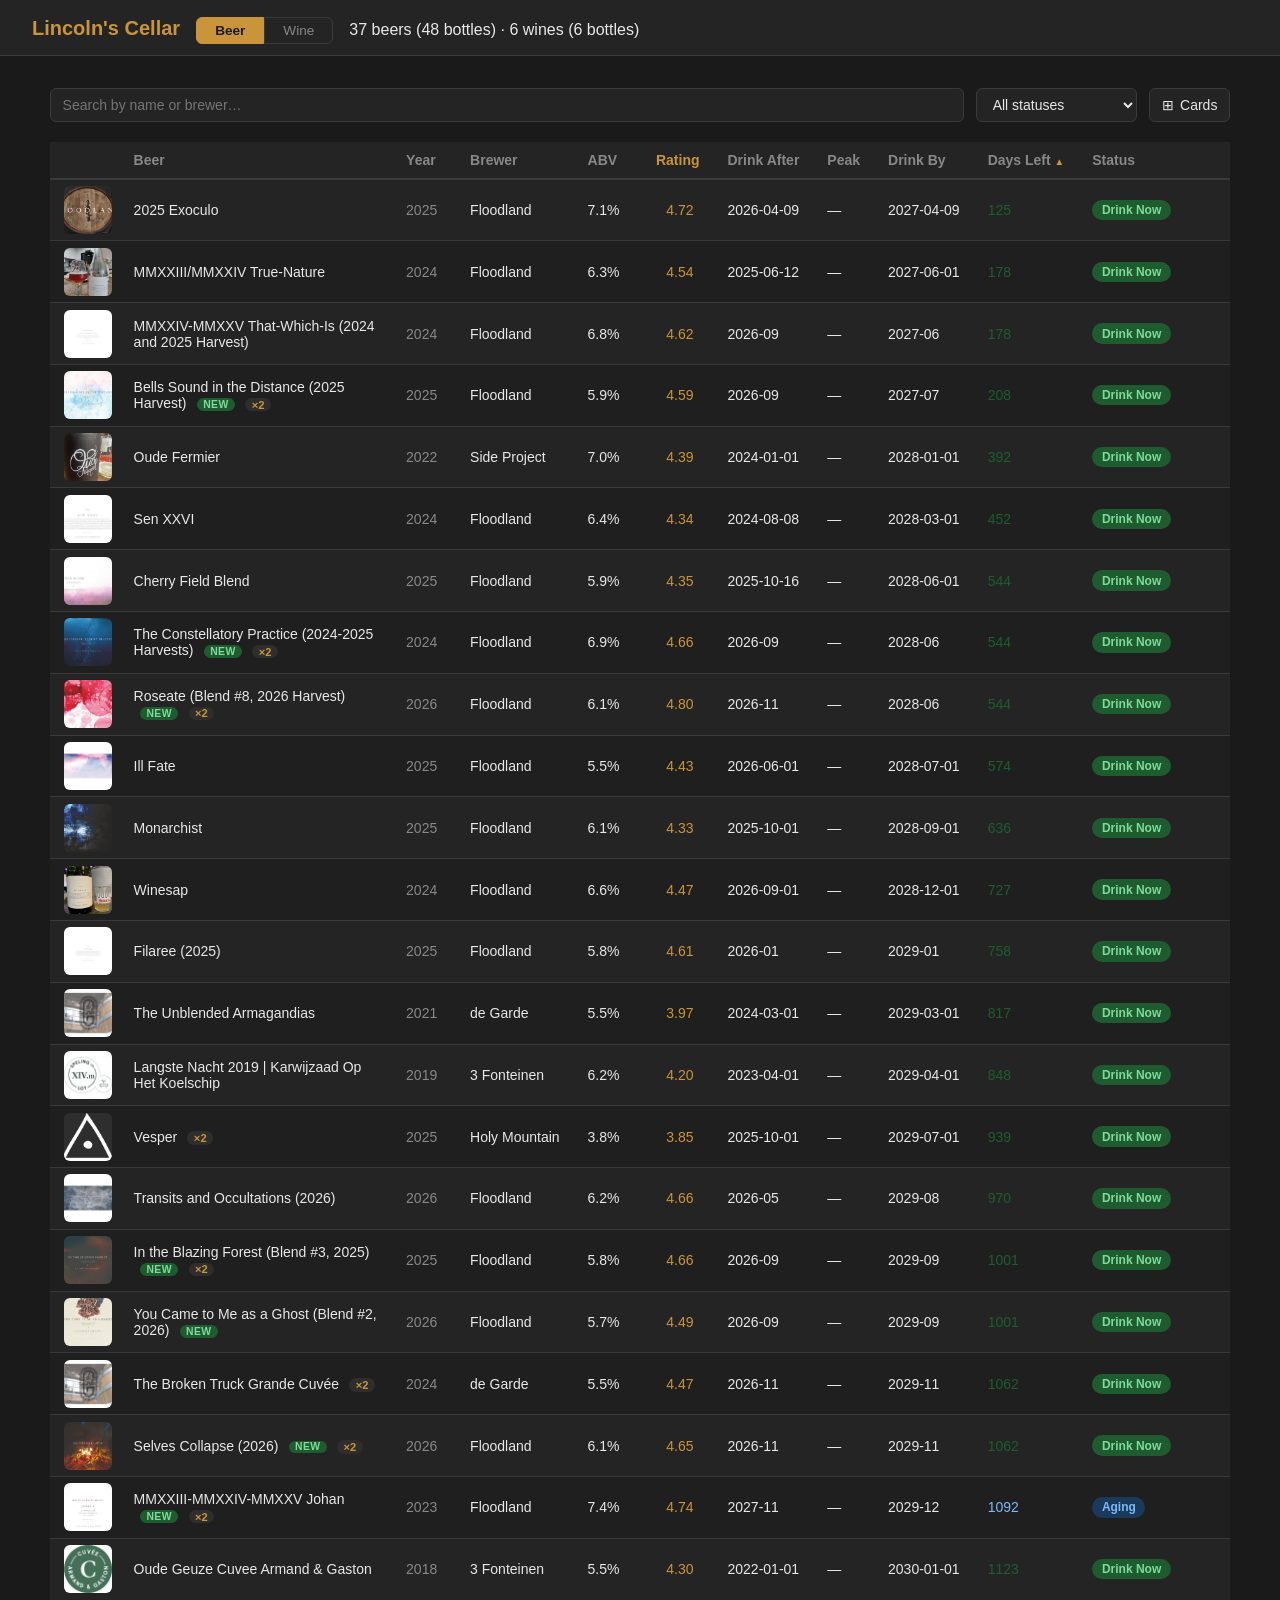
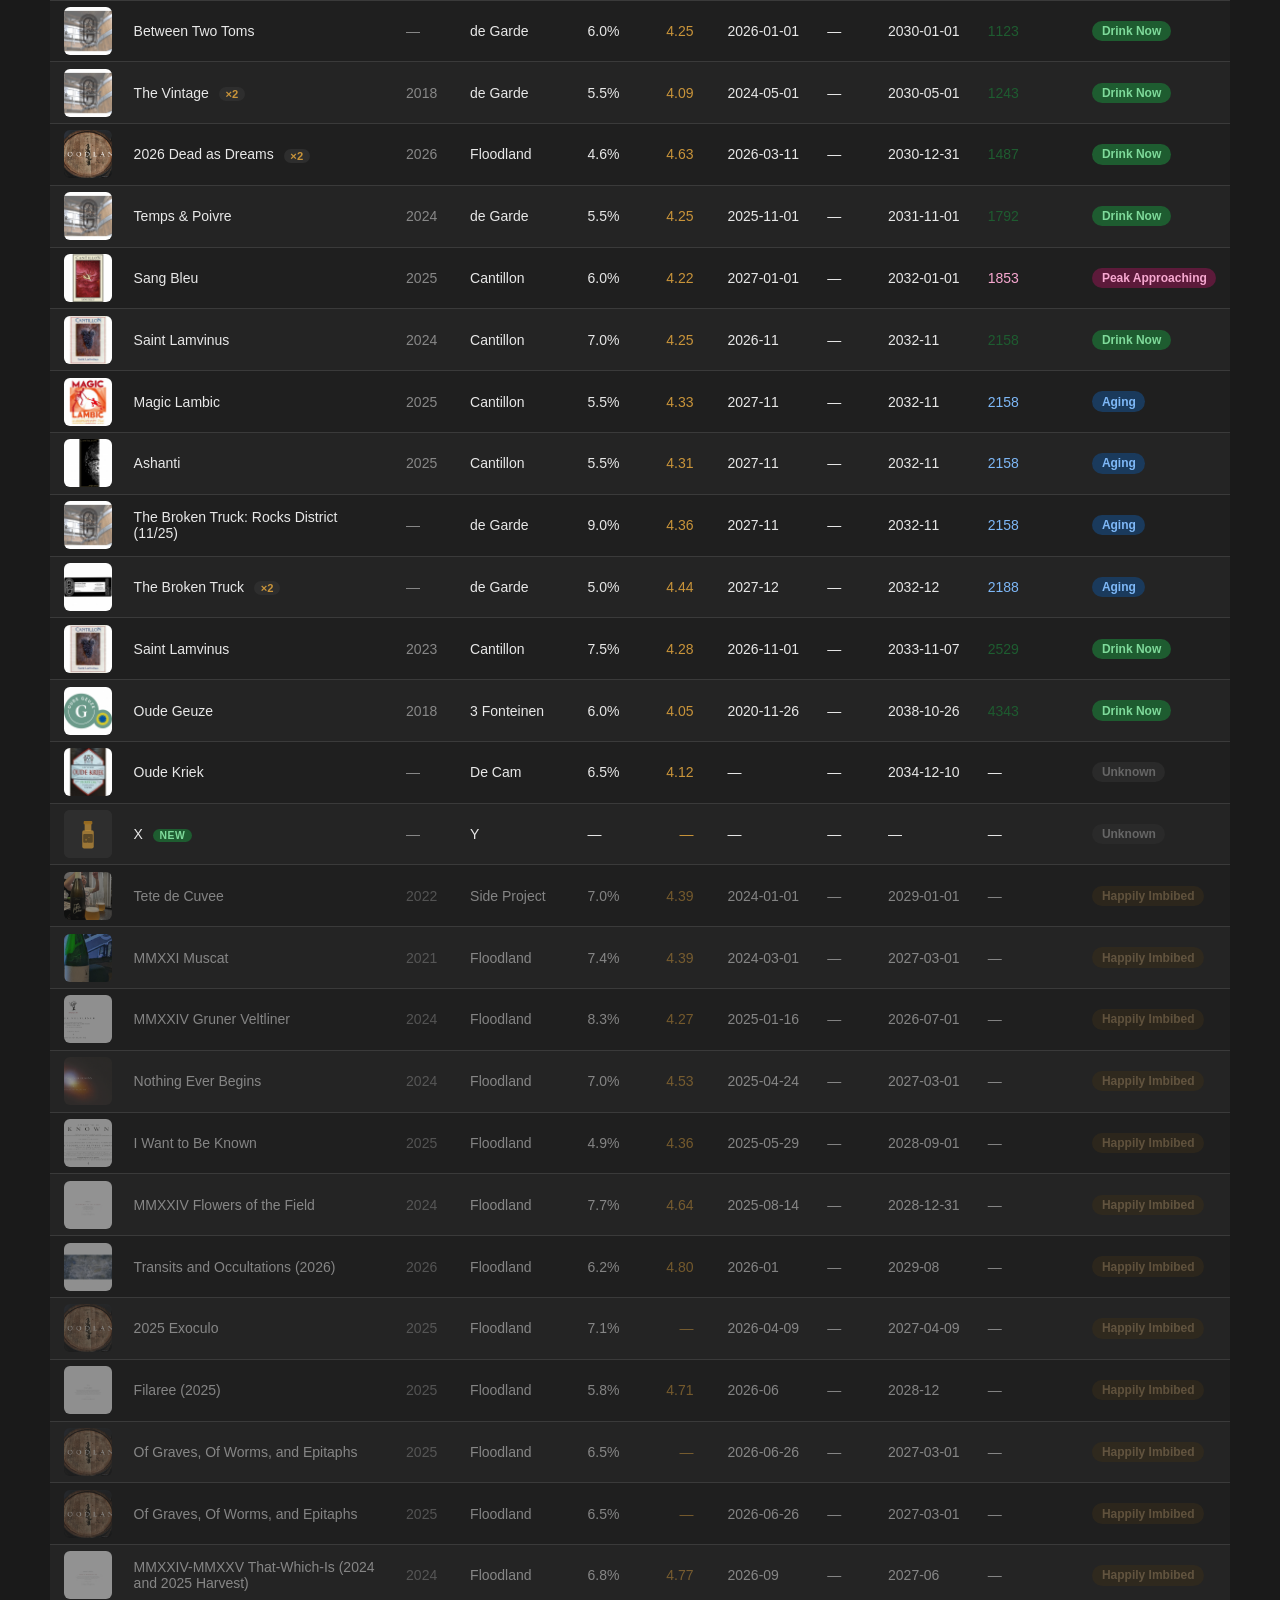
==== commit 12a1225d: "Add X (Y)" ====
--- a/docs/index.html
+++ b/docs/index.html
@@ -1395,41 +1395,6 @@
                   data-label=""></span></td>
       </tr>
       
-      <tr class="beer-row" data-id="146" data-qty="1" data-added="2026-11-21" >
-        <td class="col-img">
-          <img class="beer-thumb"
-               src="static/images/default.svg"
-               alt="__TEST__ Minimal Beer"
-               loading="lazy"
-               onerror="this.src='/static/images/default.svg'">
-        </td>
-        <td class="beer-name">
-          __TEST__ Minimal Beer
-          
-        </td>
-        <td class="col-year">—</td>
-        <td class="col-brewer">__TEST__</td>
-        <td class="col-abv">—</td>
-        <td class="col-rating">—</td>
-        <td class="col-drink-after">—</td>
-        <td class="col-peak">—</td>
-        <td class="col-drink-by">—</td>
-        <td class="col-days-left"
-            data-by=""
-            data-peak-from=""
-            data-peak-to=""
-            data-after=""
-            data-imbibed=""
-            data-label="Test">—</td>
-        <td><span class="badge"
-                  data-after=""
-                  data-by=""
-            data-peak-from=""
-            data-peak-to=""
-                  data-imbibed=""
-                  data-label="Test"></span></td>
-      </tr>
-      
       <tr class="beer-row" data-id="18" data-qty="1" data-added="2026-04-05" data-imbibed="1">
         <td class="col-img">
           <img class="beer-thumb"
@@ -1848,41 +1813,6 @@
             data-peak-to=""
                   data-imbibed="2026-11-01"
                   data-label=""></span></td>
-      </tr>
-      
-      <tr class="beer-row" data-id="147" data-qty="1" data-added="2026-11-21" data-imbibed="1">
-        <td class="col-img">
-          <img class="beer-thumb"
-               src="static/images/default.svg"
-               alt="__TEST__ Imbibe Target"
-               loading="lazy"
-               onerror="this.src='/static/images/default.svg'">
-        </td>
-        <td class="beer-name">
-          __TEST__ Imbibe Target
-          
-        </td>
-        <td class="col-year">—</td>
-        <td class="col-brewer">__TEST__</td>
-        <td class="col-abv">—</td>
-        <td class="col-rating">—</td>
-        <td class="col-drink-after">—</td>
-        <td class="col-peak">—</td>
-        <td class="col-drink-by">—</td>
-        <td class="col-days-left"
-            data-by=""
-            data-peak-from=""
-            data-peak-to=""
-            data-after=""
-            data-imbibed="2026-11-21"
-            data-label="Test">—</td>
-        <td><span class="badge"
-                  data-after=""
-                  data-by=""
-            data-peak-from=""
-            data-peak-to=""
-                  data-imbibed="2026-11-21"
-                  data-label="Test"></span></td>
       </tr>
       
     </tbody>
@@ -2123,76 +2053,6 @@
                   data-label=""></span></td>
       </tr>
       
-      <tr class="wine-row" data-id="47" data-qty="1" >
-        <td class="col-img">
-          <img class="beer-thumb"
-               src="static/images/default.svg"
-               alt="__TEST__ Edited Wine"
-               loading="lazy"
-               onerror="this.src='/static/images/default.svg'">
-        </td>
-        <td class="beer-name">
-          __TEST__ Edited Wine
-          
-        </td>
-        <td class="col-year">—</td>
-        <td class="col-brewer">__TEST__ Edited Winery</td>
-        <td class="col-region">—</td>
-        <td class="col-varietal">—</td>
-        <td class="col-drink-after">—</td>
-        <td class="col-peak">—</td>
-        <td class="col-drink-by">—</td>
-        <td class="col-days-left wine-days"
-            data-by=""
-            data-peak-from=""
-            data-peak-to=""
-            data-after=""
-            data-imbibed=""
-            data-label="Test">—</td>
-        <td><span class="badge wine-badge"
-                  data-after=""
-                  data-by=""
-            data-peak-from=""
-            data-peak-to=""
-                  data-imbibed=""
-                  data-label="Test"></span></td>
-      </tr>
-      
-      <tr class="wine-row" data-id="48" data-qty="1" >
-        <td class="col-img">
-          <img class="beer-thumb"
-               src="static/images/default.svg"
-               alt="__TEST__ Minimal Wine"
-               loading="lazy"
-               onerror="this.src='/static/images/default.svg'">
-        </td>
-        <td class="beer-name">
-          __TEST__ Minimal Wine
-          
-        </td>
-        <td class="col-year">—</td>
-        <td class="col-brewer">__TEST__ Winery</td>
-        <td class="col-region">—</td>
-        <td class="col-varietal">—</td>
-        <td class="col-drink-after">—</td>
-        <td class="col-peak">—</td>
-        <td class="col-drink-by">—</td>
-        <td class="col-days-left wine-days"
-            data-by=""
-            data-peak-from=""
-            data-peak-to=""
-            data-after=""
-            data-imbibed=""
-            data-label="Test">—</td>
-        <td><span class="badge wine-badge"
-                  data-after=""
-                  data-by=""
-            data-peak-from=""
-            data-peak-to=""
-                  data-imbibed=""
-                  data-label="Test"></span></td>
-      </tr>
-      
       <tr class="wine-row" data-id="49" data-qty="1" >
         <td class="col-img">
           <img class="beer-thumb"
@@ -2226,76 +2086,6 @@
             data-peak-to=""
                   data-imbibed=""
                   data-label=""></span></td>
-      </tr>
-      
-      <tr class="wine-row" data-id="50" data-qty="1" data-imbibed="1">
-        <td class="col-img">
-          <img class="beer-thumb"
-               src="static/images/default.svg"
-               alt="__TEST__ Imbibe Wine"
-               loading="lazy"
-               onerror="this.src='/static/images/default.svg'">
-        </td>
-        <td class="beer-name">
-          __TEST__ Imbibe Wine
-          
-        </td>
-        <td class="col-year">—</td>
-        <td class="col-brewer">__TEST__ Winery</td>
-        <td class="col-region">—</td>
-        <td class="col-varietal">—</td>
-        <td class="col-drink-after">—</td>
-        <td class="col-peak">—</td>
-        <td class="col-drink-by">—</td>
-        <td class="col-days-left wine-days"
-            data-by=""
-            data-peak-from=""
-            data-peak-to=""
-            data-after=""
-            data-imbibed="2026-11-21"
-            data-label="Test">—</td>
-        <td><span class="badge wine-badge"
-                  data-after=""
-                  data-by=""
-            data-peak-from=""
-            data-peak-to=""
-                  data-imbibed="2026-11-21"
-                  data-label="Test"></span></td>
-      </tr>
-      
-      <tr class="wine-row" data-id="51" data-qty="1" data-imbibed="1">
-        <td class="col-img">
-          <img class="beer-thumb"
-               src="static/images/default.svg"
-               alt="__TEST__ Edited Wine"
-               loading="lazy"
-               onerror="this.src='/static/images/default.svg'">
-        </td>
-        <td class="beer-name">
-          __TEST__ Edited Wine
-          
-        </td>
-        <td class="col-year">—</td>
-        <td class="col-brewer">__TEST__ Edited Winery</td>
-        <td class="col-region">—</td>
-        <td class="col-varietal">—</td>
-        <td class="col-drink-after">—</td>
-        <td class="col-peak">—</td>
-        <td class="col-drink-by">—</td>
-        <td class="col-days-left wine-days"
-            data-by=""
-            data-peak-from=""
-            data-peak-to=""
-            data-after=""
-            data-imbibed="2026-11-21"
-            data-label="Test">—</td>
-        <td><span class="badge wine-badge"
-                  data-after=""
-                  data-by=""
-            data-peak-from=""
-            data-peak-to=""
-                  data-imbibed="2026-11-21"
-                  data-label="Test"></span></td>
       </tr>
       
     </tbody>
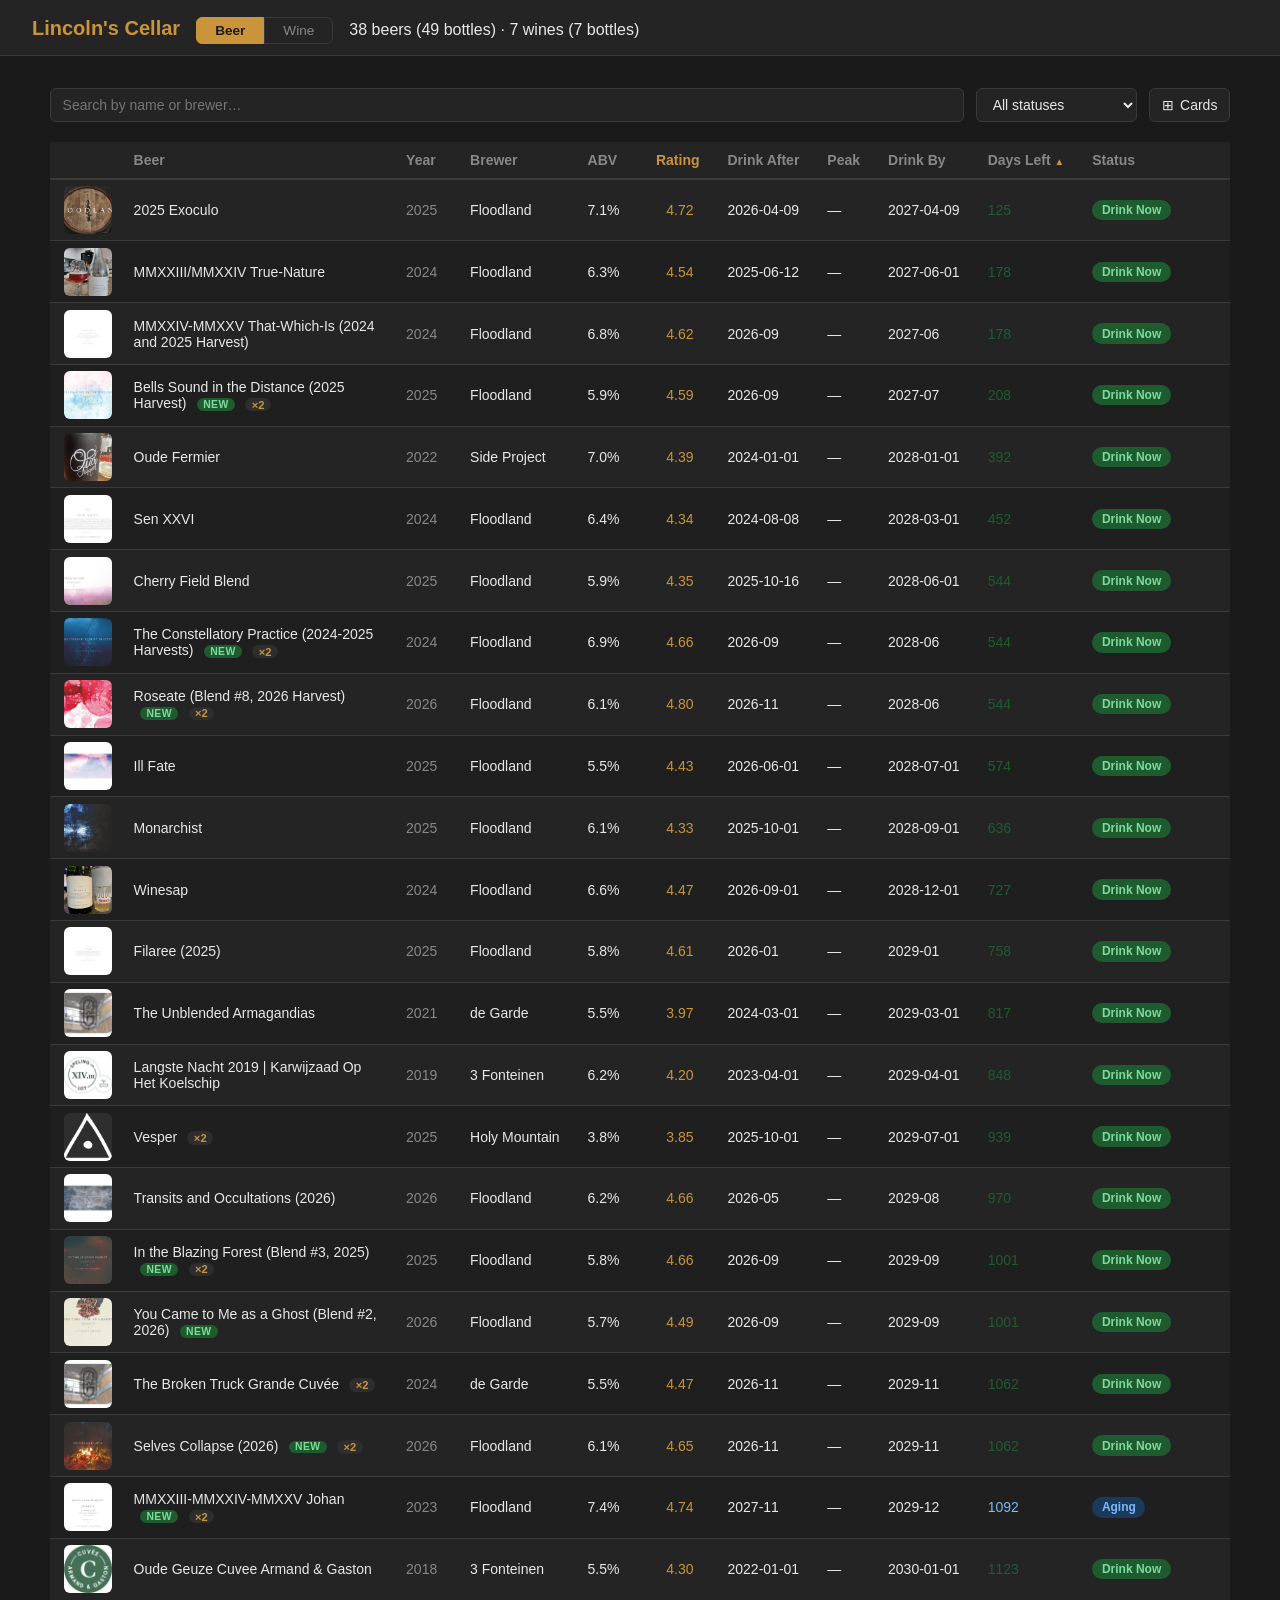
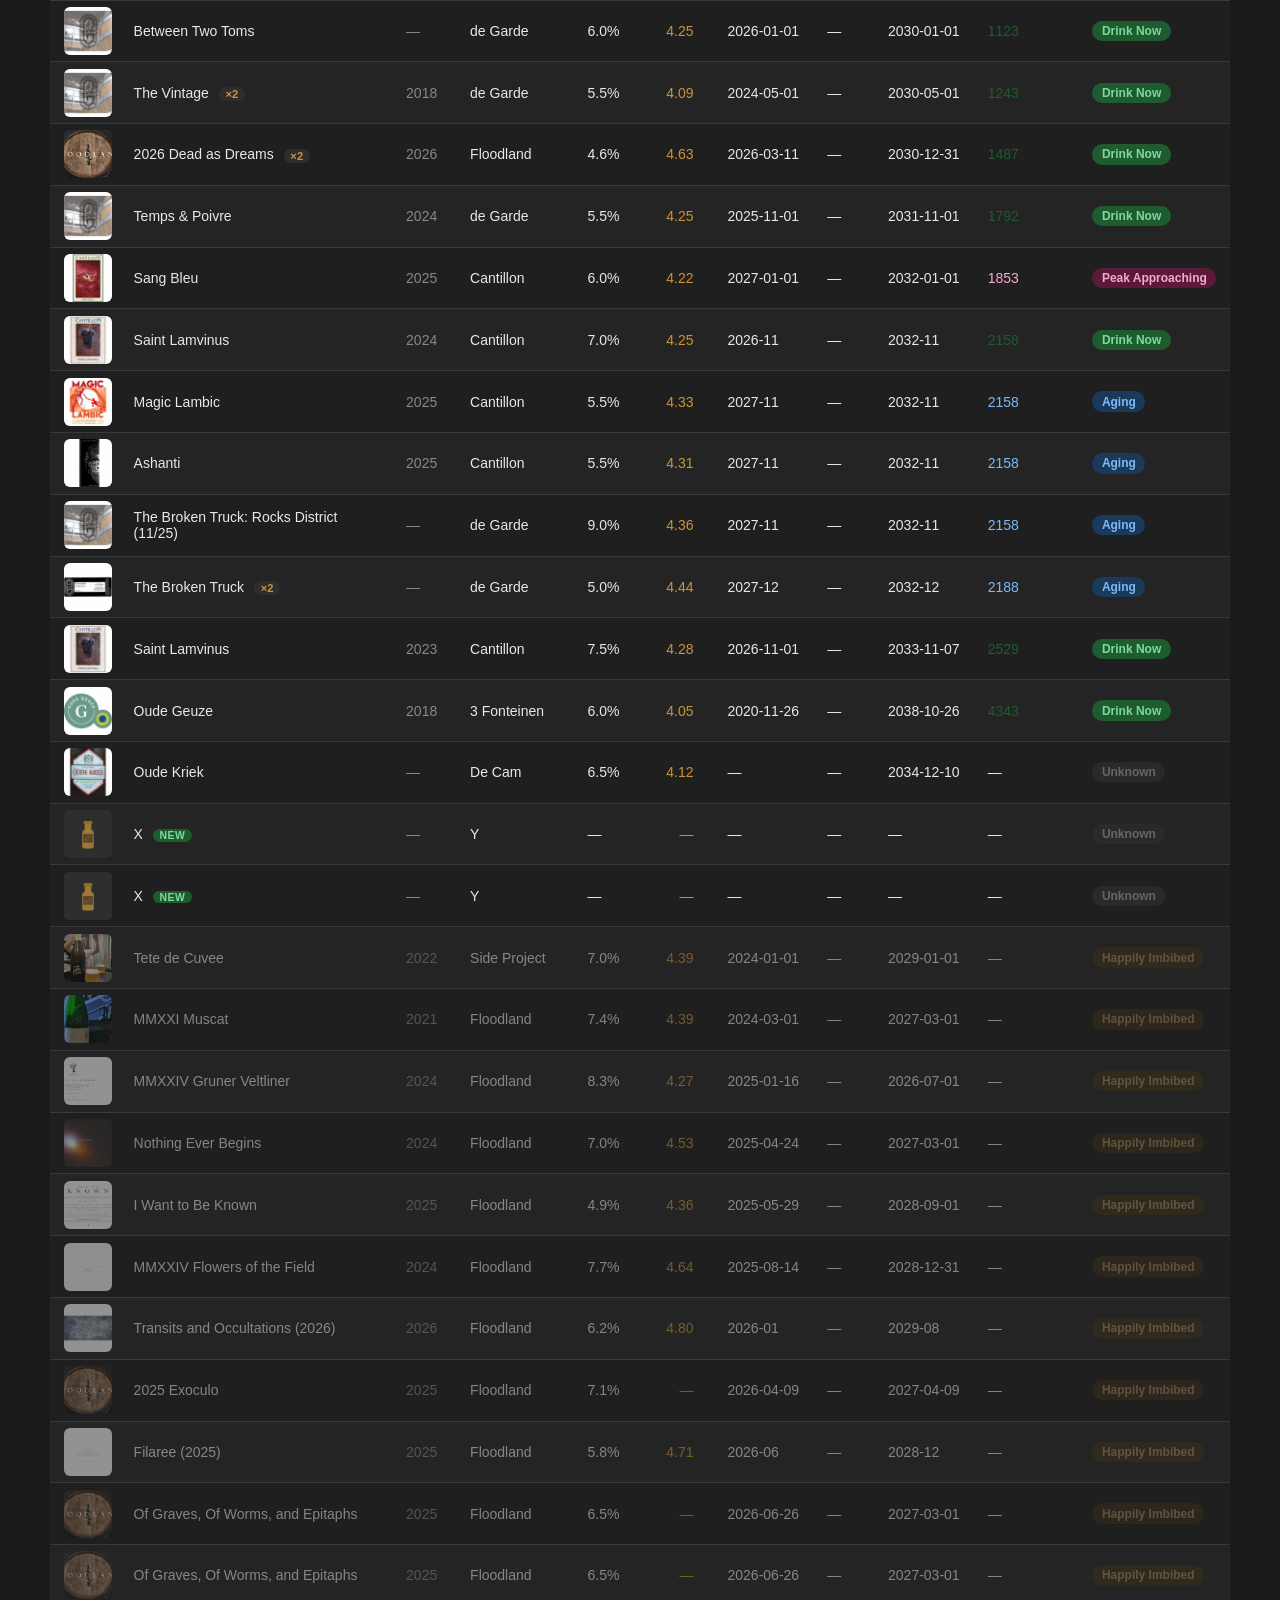
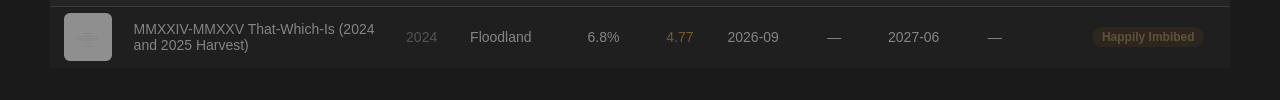
==== commit 590c1435: "Add Hacked (Hacker)" ====
--- a/docs/index.html
+++ b/docs/index.html
@@ -1395,6 +1395,41 @@
                   data-label=""></span></td>
       </tr>
       
+      <tr class="beer-row" data-id="149" data-qty="1" data-added="2026-11-21" >
+        <td class="col-img">
+          <img class="beer-thumb"
+               src="static/images/default.svg"
+               alt="X"
+               loading="lazy"
+               onerror="this.src='/static/images/default.svg'">
+        </td>
+        <td class="beer-name">
+          X
+          
+        </td>
+        <td class="col-year">—</td>
+        <td class="col-brewer">Y</td>
+        <td class="col-abv">—</td>
+        <td class="col-rating">—</td>
+        <td class="col-drink-after">—</td>
+        <td class="col-peak">—</td>
+        <td class="col-drink-by">—</td>
+        <td class="col-days-left"
+            data-by=""
+            data-peak-from=""
+            data-peak-to=""
+            data-after=""
+            data-imbibed=""
+            data-label="">—</td>
+        <td><span class="badge"
+                  data-after=""
+                  data-by=""
+            data-peak-from=""
+            data-peak-to=""
+                  data-imbibed=""
+                  data-label=""></span></td>
+      </tr>
+      
       <tr class="beer-row" data-id="18" data-qty="1" data-added="2026-04-05" data-imbibed="1">
         <td class="col-img">
           <img class="beer-thumb"
@@ -2088,6 +2123,41 @@
                   data-label=""></span></td>
       </tr>
       
+      <tr class="wine-row" data-id="55" data-qty="1" >
+        <td class="col-img">
+          <img class="beer-thumb"
+               src="static/images/default.svg"
+               alt="X"
+               loading="lazy"
+               onerror="this.src='/static/images/default.svg'">
+        </td>
+        <td class="beer-name">
+          X
+          
+        </td>
+        <td class="col-year">—</td>
+        <td class="col-brewer">Y</td>
+        <td class="col-region">—</td>
+        <td class="col-varietal">—</td>
+        <td class="col-drink-after">—</td>
+        <td class="col-peak">—</td>
+        <td class="col-drink-by">—</td>
+        <td class="col-days-left wine-days"
+            data-by=""
+            data-peak-from=""
+            data-peak-to=""
+            data-after=""
+            data-imbibed=""
+            data-label="">—</td>
+        <td><span class="badge wine-badge"
+                  data-after=""
+                  data-by=""
+            data-peak-from=""
+            data-peak-to=""
+                  data-imbibed=""
+                  data-label=""></span></td>
+      </tr>
+      
     </tbody>
   </table>
   </div>
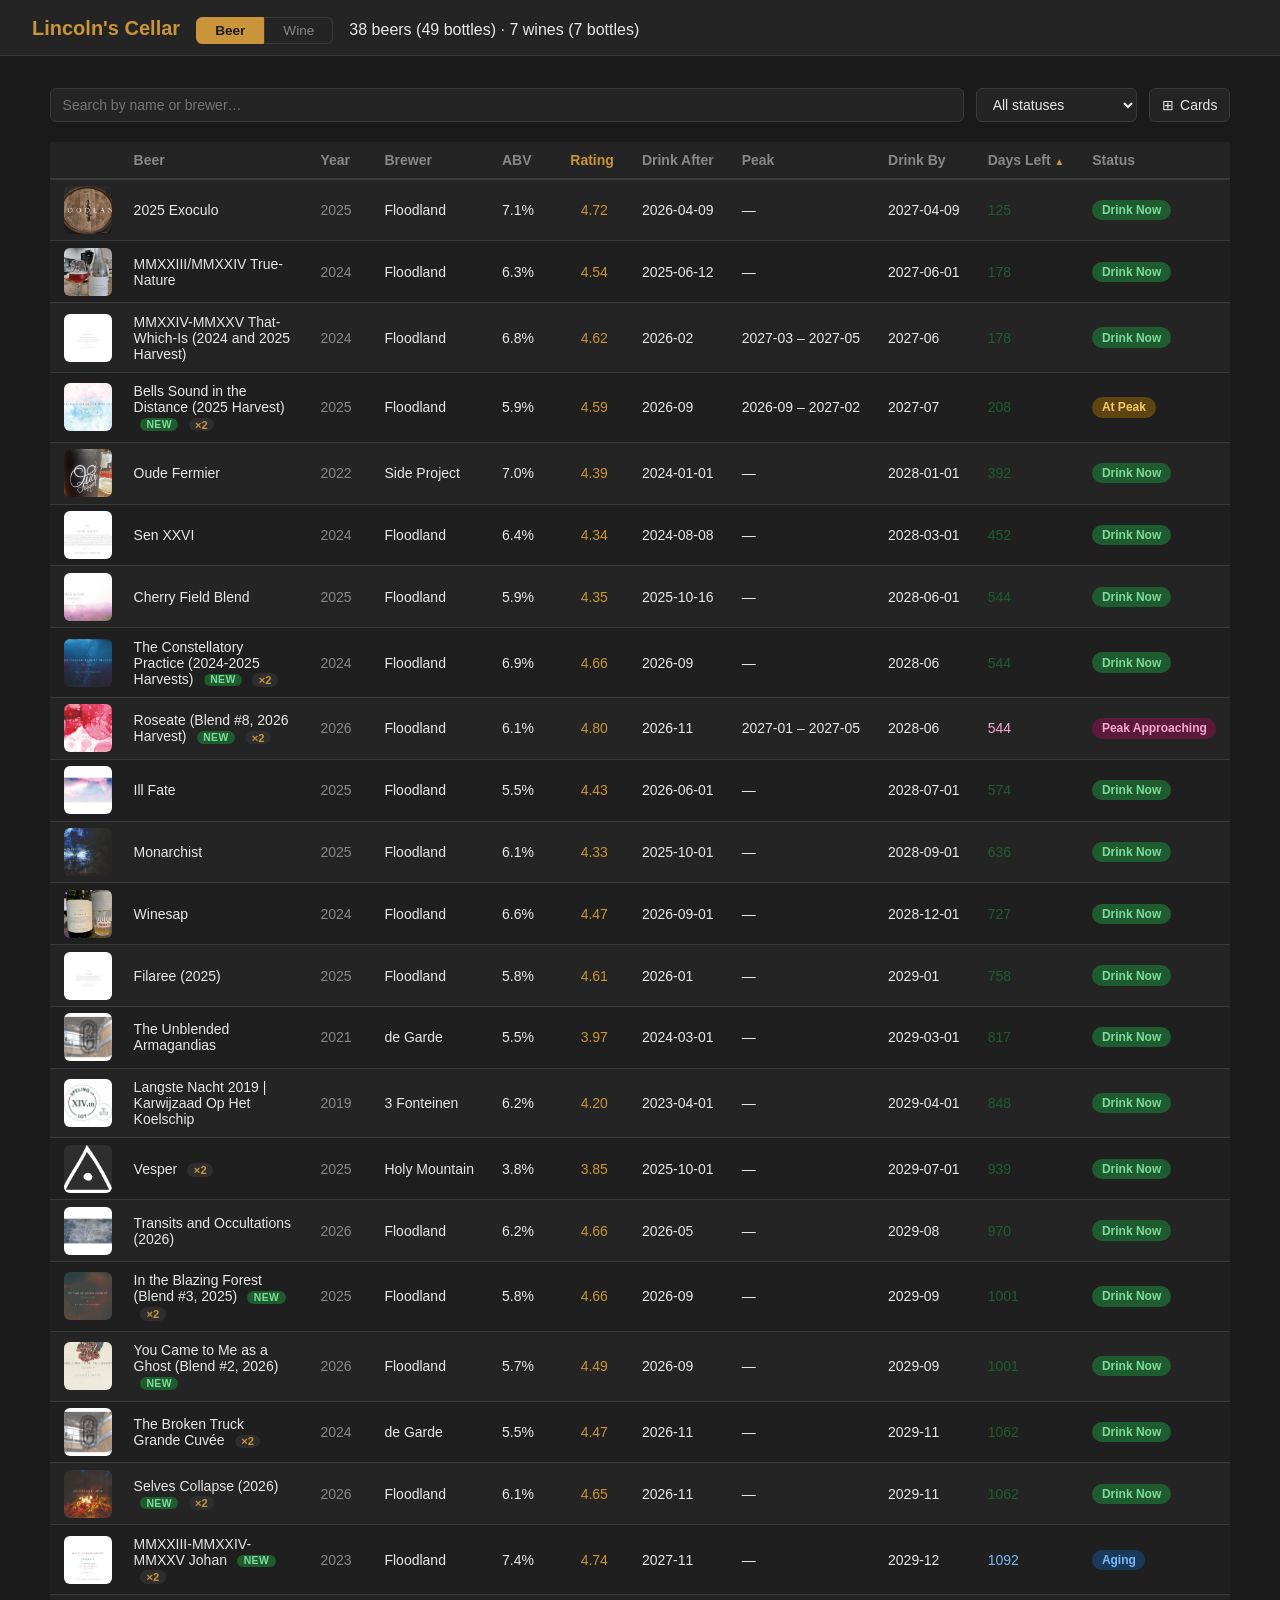
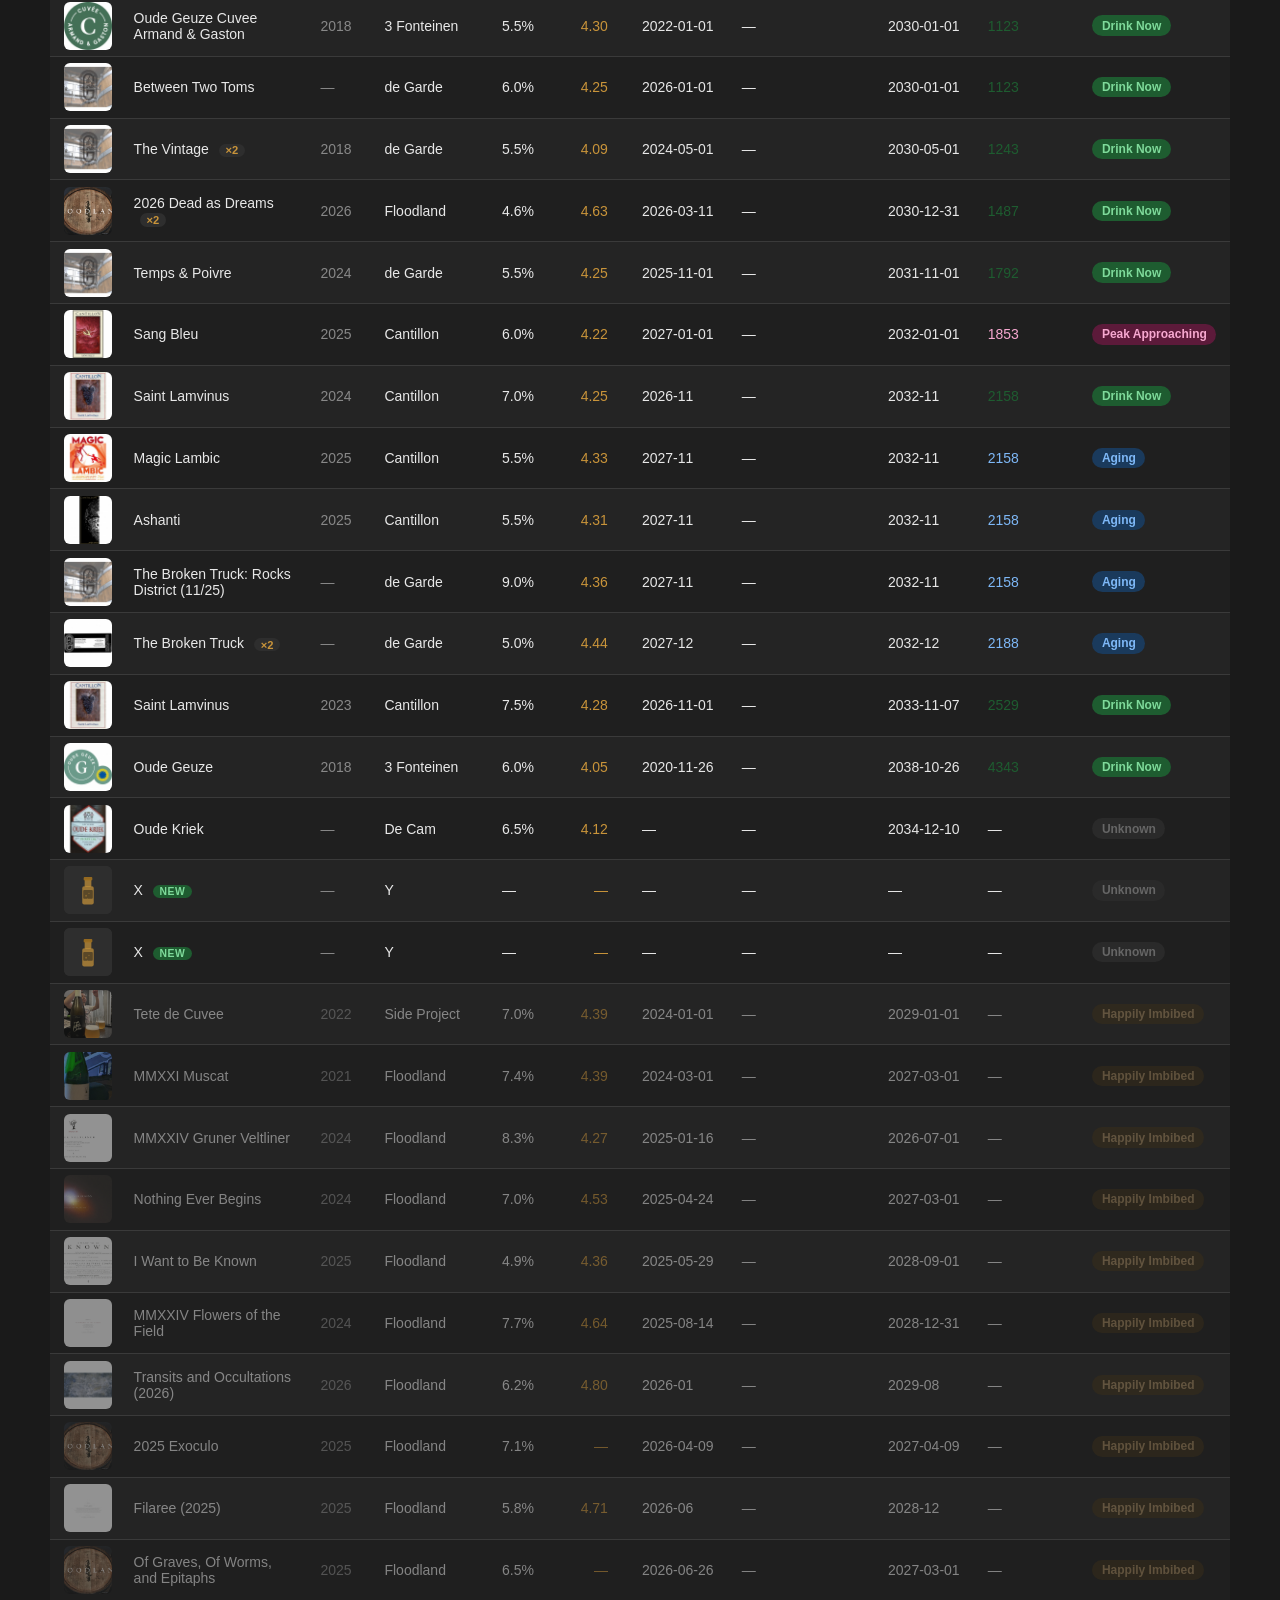
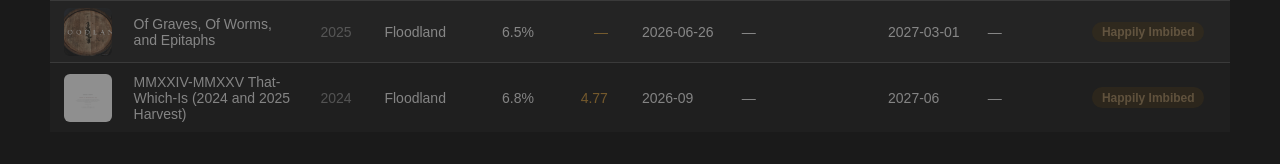
==== commit 192023b3: "Add Hacked (Hacker)" ====
--- a/docs/index.html
+++ b/docs/index.html
@@ -572,6 +572,41 @@
                   data-label=""></span></td>
       </tr>
       
+      <tr class="beer-row" data-id="124" data-qty="1" data-added="2026-06-13" >
+        <td class="col-img">
+          <img class="beer-thumb"
+               src="static/images/beers/beer_6720300.jpeg"
+               alt="MMXXIV-MMXXV That-Which-Is (2024 and 2025 Harvest)"
+               loading="lazy"
+               onerror="this.src='/static/images/default.svg'">
+        </td>
+        <td class="beer-name">
+          MMXXIV-MMXXV That-Which-Is (2024 and 2025 Harvest)
+          
+        </td>
+        <td class="col-year">2024</td>
+        <td class="col-brewer">Floodland</td>
+        <td class="col-abv">6.8%</td>
+        <td class="col-rating">4.62</td>
+        <td class="col-drink-after">2026-02</td>
+        <td class="col-peak">2027-03 – 2027-05</td>
+        <td class="col-drink-by">2027-06</td>
+        <td class="col-days-left"
+            data-by="2027-06"
+            data-peak-from="2027-03"
+            data-peak-to="2027-05"
+            data-after="2026-02"
+            data-imbibed=""
+            data-label="">—</td>
+        <td><span class="badge"
+                  data-after="2026-02"
+                  data-by="2027-06"
+            data-peak-from="2027-03"
+            data-peak-to="2027-05"
+                  data-imbibed=""
+                  data-label=""></span></td>
+      </tr>
+      
       <tr class="beer-row" data-id="128" data-qty="2" data-added="2026-07-25" >
         <td class="col-img">
           <img class="beer-thumb"
@@ -714,41 +749,6 @@
                   data-label=""></span></td>
       </tr>
       
-      <tr class="beer-row" data-id="124" data-qty="1" data-added="2026-06-13" >
-        <td class="col-img">
-          <img class="beer-thumb"
-               src="static/images/beers/beer_6720300.jpeg"
-               alt="MMXXIV-MMXXV That-Which-Is (2024 and 2025 Harvest)"
-               loading="lazy"
-               onerror="this.src='/static/images/default.svg'">
-        </td>
-        <td class="beer-name">
-          MMXXIV-MMXXV That-Which-Is (2024 and 2025 Harvest)
-          
-        </td>
-        <td class="col-year">2024</td>
-        <td class="col-brewer">Floodland</td>
-        <td class="col-abv">6.8%</td>
-        <td class="col-rating">4.62</td>
-        <td class="col-drink-after">2026-09</td>
-        <td class="col-peak">—</td>
-        <td class="col-drink-by">2027-06</td>
-        <td class="col-days-left"
-            data-by="2027-06"
-            data-peak-from=""
-            data-peak-to=""
-            data-after="2026-09"
-            data-imbibed=""
-            data-label="">—</td>
-        <td><span class="badge"
-                  data-after="2026-09"
-                  data-by="2027-06"
-            data-peak-from=""
-            data-peak-to=""
-                  data-imbibed=""
-                  data-label=""></span></td>
-      </tr>
-      
       <tr class="beer-row" data-id="137" data-qty="2" data-added="2026-11-21" >
         <td class="col-img">
           <img class="beer-thumb"
@@ -842,20 +842,20 @@
         <td class="col-abv">5.9%</td>
         <td class="col-rating">4.59</td>
         <td class="col-drink-after">2026-09</td>
-        <td class="col-peak">—</td>
+        <td class="col-peak">2026-09 – 2027-02</td>
         <td class="col-drink-by">2027-07</td>
         <td class="col-days-left"
             data-by="2027-07"
-            data-peak-from=""
-            data-peak-to=""
+            data-peak-from="2026-09"
+            data-peak-to="2027-02"
             data-after="2026-09"
             data-imbibed=""
             data-label="">—</td>
         <td><span class="badge"
                   data-after="2026-09"
                   data-by="2027-07"
-            data-peak-from=""
-            data-peak-to=""
+            data-peak-from="2026-09"
+            data-peak-to="2027-02"
                   data-imbibed=""
                   data-label=""></span></td>
       </tr>
@@ -1058,20 +1058,20 @@
         <td class="col-abv">6.1%</td>
         <td class="col-rating">4.80</td>
         <td class="col-drink-after">2026-11</td>
-        <td class="col-peak">—</td>
+        <td class="col-peak">2027-01 – 2027-05</td>
         <td class="col-drink-by">2028-06</td>
         <td class="col-days-left"
             data-by="2028-06"
-            data-peak-from=""
-            data-peak-to=""
+            data-peak-from="2027-01"
+            data-peak-to="2027-05"
             data-after="2026-11"
             data-imbibed=""
             data-label="">—</td>
         <td><span class="badge"
                   data-after="2026-11"
                   data-by="2028-06"
-            data-peak-from=""
-            data-peak-to=""
+            data-peak-from="2027-01"
+            data-peak-to="2027-05"
                   data-imbibed=""
                   data-label=""></span></td>
       </tr>
@@ -1930,20 +1930,20 @@
         <td class="col-region">Tuscany</td>
         <td class="col-varietal">Sangiovese</td>
         <td class="col-drink-after">2021-01-01</td>
-        <td class="col-peak">—</td>
+        <td class="col-peak">2026-01 – 2030-12</td>
         <td class="col-drink-by">2033-12-31</td>
         <td class="col-days-left wine-days"
             data-by="2033-12-31"
-            data-peak-from=""
-            data-peak-to=""
+            data-peak-from="2026-01"
+            data-peak-to="2030-12"
             data-after="2021-01-01"
             data-imbibed=""
             data-label="">—</td>
         <td><span class="badge wine-badge"
                   data-after="2021-01-01"
                   data-by="2033-12-31"
-            data-peak-from=""
-            data-peak-to=""
+            data-peak-from="2026-01"
+            data-peak-to="2030-12"
                   data-imbibed=""
                   data-label=""></span></td>
       </tr>
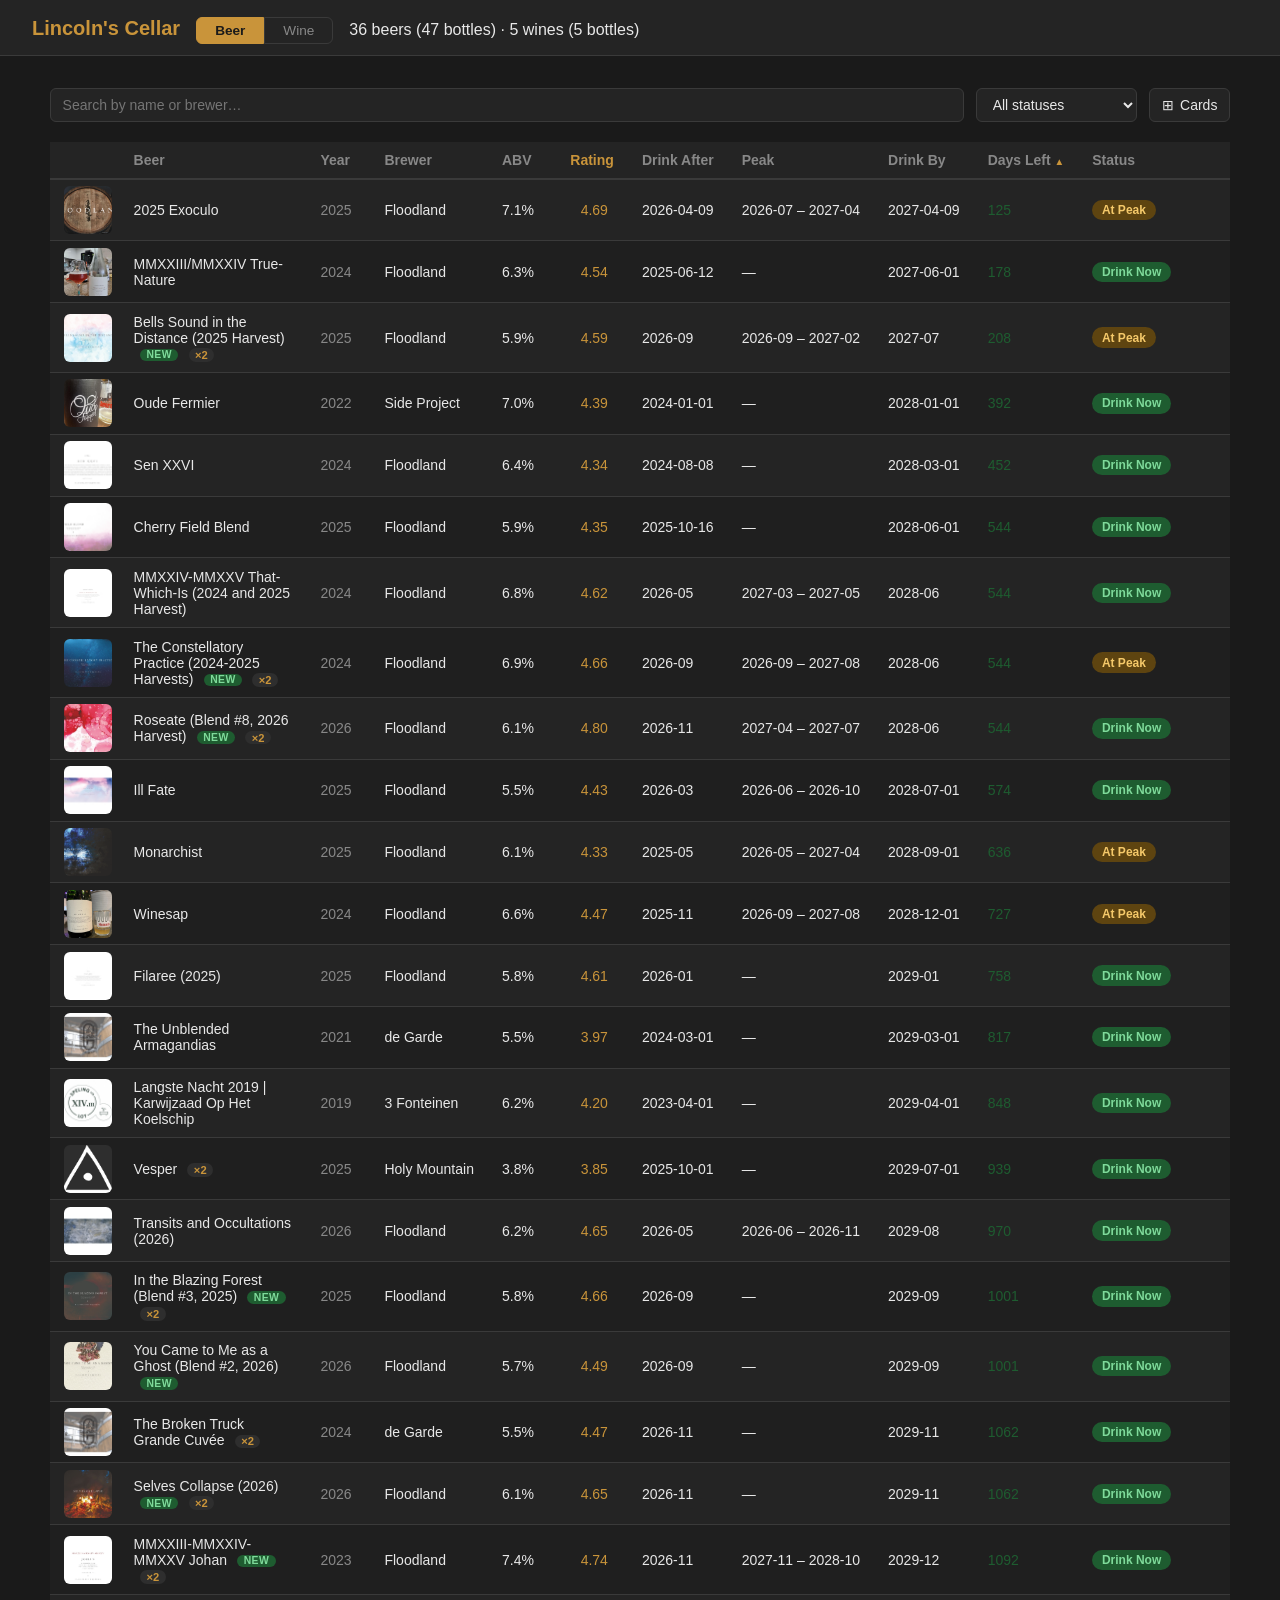
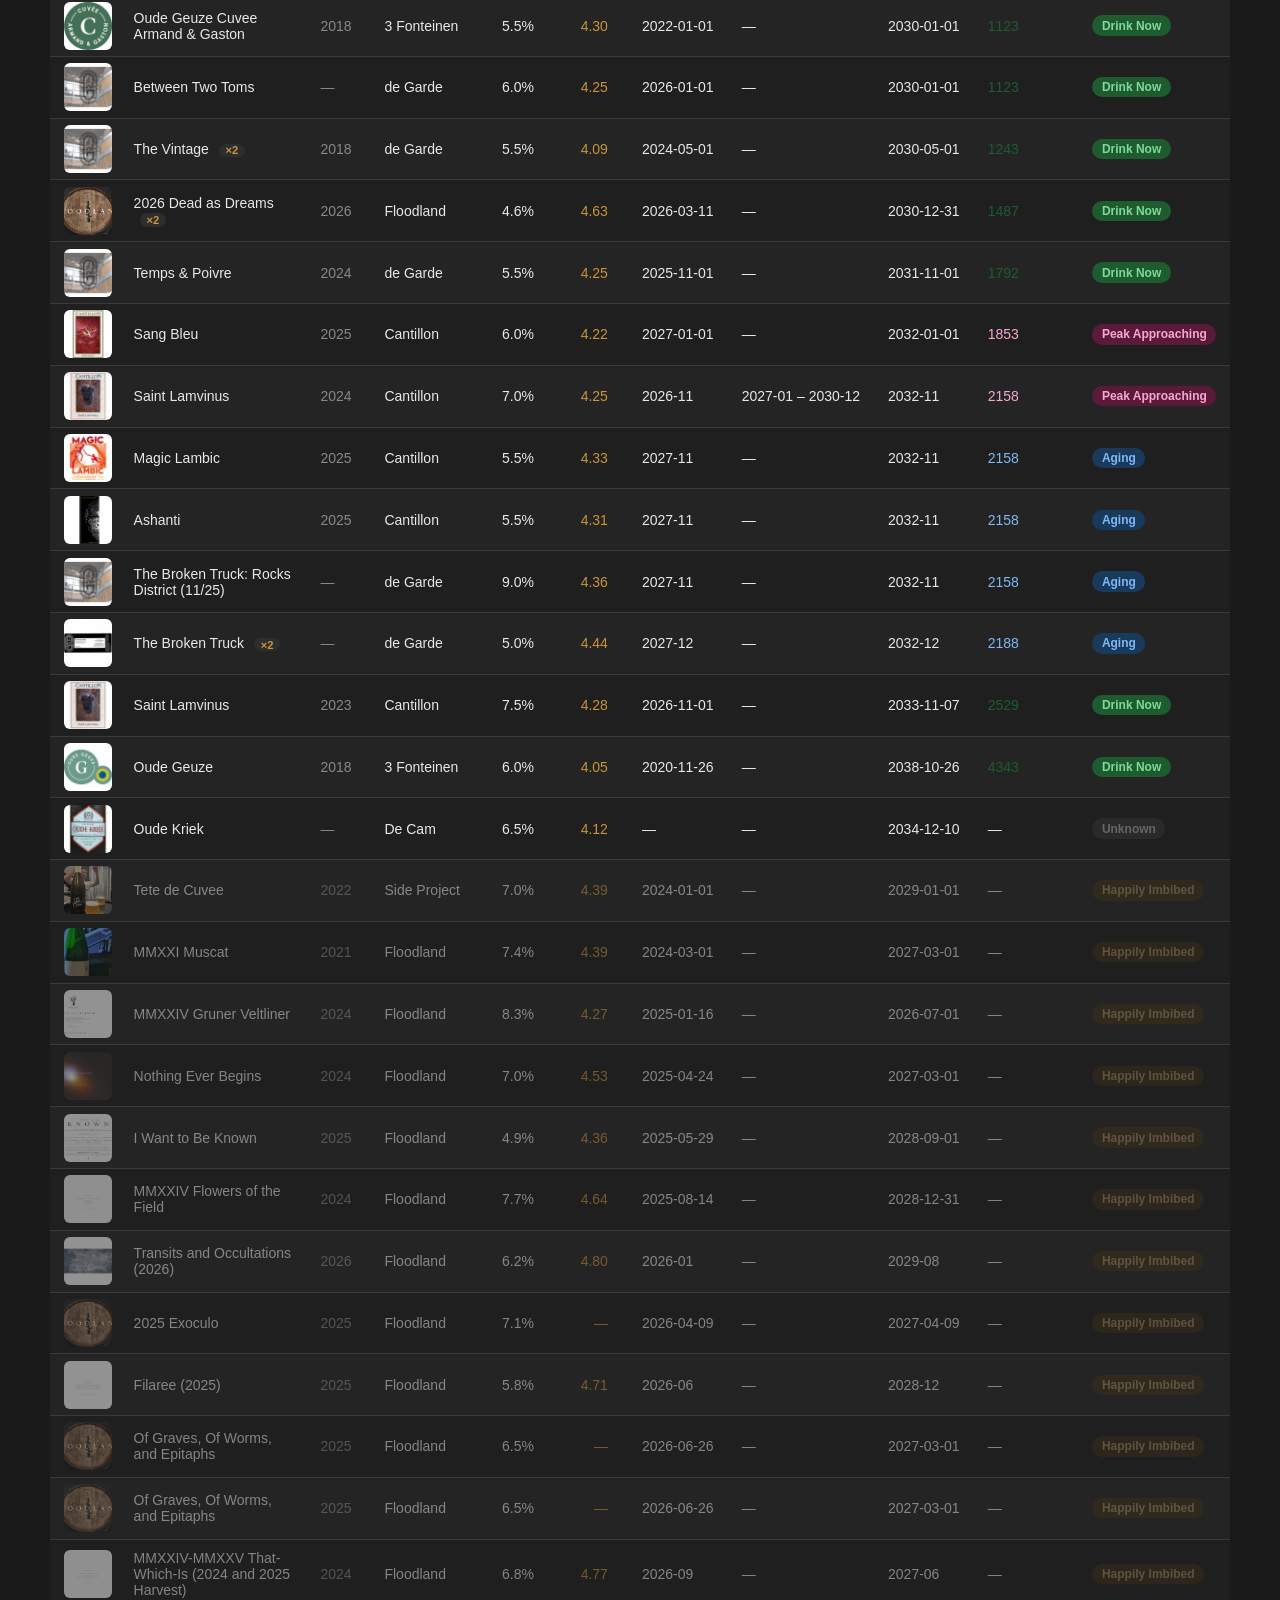
==== commit da4d783d: "Publish peak windows; rebuild Pages from the live site Replaces docs/ that a local test run auto-pub" ====
--- a/docs/index.html
+++ b/docs/index.html
@@ -325,6 +325,41 @@
                   data-label=""></span></td>
       </tr>
       
+      <tr class="beer-row" data-id="6" data-qty="1" data-added="2026-04-05" >
+        <td class="col-img">
+          <img class="beer-thumb"
+               src="static/images/beers/beer_6.webp"
+               alt="Monarchist"
+               loading="lazy"
+               onerror="this.src='/static/images/default.svg'">
+        </td>
+        <td class="beer-name">
+          Monarchist
+          
+        </td>
+        <td class="col-year">2025</td>
+        <td class="col-brewer">Floodland</td>
+        <td class="col-abv">6.1%</td>
+        <td class="col-rating">4.33</td>
+        <td class="col-drink-after">2025-05</td>
+        <td class="col-peak">2026-05 – 2027-04</td>
+        <td class="col-drink-by">2028-09-01</td>
+        <td class="col-days-left"
+            data-by="2028-09-01"
+            data-peak-from="2026-05"
+            data-peak-to="2027-04"
+            data-after="2025-05"
+            data-imbibed=""
+            data-label="">—</td>
+        <td><span class="badge"
+                  data-after="2025-05"
+                  data-by="2028-09-01"
+            data-peak-from="2026-05"
+            data-peak-to="2027-04"
+                  data-imbibed=""
+                  data-label=""></span></td>
+      </tr>
+      
       <tr class="beer-row" data-id="11" data-qty="1" data-added="2026-04-05" >
         <td class="col-img">
           <img class="beer-thumb"
@@ -354,41 +389,6 @@
         <td><span class="badge"
                   data-after="2025-06-12"
                   data-by="2027-06-01"
-            data-peak-from=""
-            data-peak-to=""
-                  data-imbibed=""
-                  data-label=""></span></td>
-      </tr>
-      
-      <tr class="beer-row" data-id="6" data-qty="1" data-added="2026-04-05" >
-        <td class="col-img">
-          <img class="beer-thumb"
-               src="static/images/beers/beer_6.webp"
-               alt="Monarchist"
-               loading="lazy"
-               onerror="this.src='/static/images/default.svg'">
-        </td>
-        <td class="beer-name">
-          Monarchist
-          
-        </td>
-        <td class="col-year">2025</td>
-        <td class="col-brewer">Floodland</td>
-        <td class="col-abv">6.1%</td>
-        <td class="col-rating">4.33</td>
-        <td class="col-drink-after">2025-10-01</td>
-        <td class="col-peak">—</td>
-        <td class="col-drink-by">2028-09-01</td>
-        <td class="col-days-left"
-            data-by="2028-09-01"
-            data-peak-from=""
-            data-peak-to=""
-            data-after="2025-10-01"
-            data-imbibed=""
-            data-label="">—</td>
-        <td><span class="badge"
-                  data-after="2025-10-01"
-                  data-by="2028-09-01"
             data-peak-from=""
             data-peak-to=""
                   data-imbibed=""
@@ -467,6 +467,41 @@
                   data-label=""></span></td>
       </tr>
       
+      <tr class="beer-row" data-id="10" data-qty="1" data-added="2026-04-05" >
+        <td class="col-img">
+          <img class="beer-thumb"
+               src="static/images/beers/beer_10.jpeg"
+               alt="Winesap"
+               loading="lazy"
+               onerror="this.src='/static/images/default.svg'">
+        </td>
+        <td class="beer-name">
+          Winesap
+          
+        </td>
+        <td class="col-year">2024</td>
+        <td class="col-brewer">Floodland</td>
+        <td class="col-abv">6.6%</td>
+        <td class="col-rating">4.47</td>
+        <td class="col-drink-after">2025-11</td>
+        <td class="col-peak">2026-09 – 2027-08</td>
+        <td class="col-drink-by">2028-12-01</td>
+        <td class="col-days-left"
+            data-by="2028-12-01"
+            data-peak-from="2026-09"
+            data-peak-to="2027-08"
+            data-after="2025-11"
+            data-imbibed=""
+            data-label="">—</td>
+        <td><span class="badge"
+                  data-after="2025-11"
+                  data-by="2028-12-01"
+            data-peak-from="2026-09"
+            data-peak-to="2027-08"
+                  data-imbibed=""
+                  data-label=""></span></td>
+      </tr>
+      
       <tr class="beer-row" data-id="14" data-qty="1" data-added="2026-04-05" >
         <td class="col-img">
           <img class="beer-thumb"
@@ -572,37 +607,37 @@
                   data-label=""></span></td>
       </tr>
       
-      <tr class="beer-row" data-id="124" data-qty="1" data-added="2026-06-13" >
-        <td class="col-img">
-          <img class="beer-thumb"
-               src="static/images/beers/beer_6720300.jpeg"
-               alt="MMXXIV-MMXXV That-Which-Is (2024 and 2025 Harvest)"
-               loading="lazy"
-               onerror="this.src='/static/images/default.svg'">
-        </td>
-        <td class="beer-name">
-          MMXXIV-MMXXV That-Which-Is (2024 and 2025 Harvest)
-          
-        </td>
-        <td class="col-year">2024</td>
-        <td class="col-brewer">Floodland</td>
-        <td class="col-abv">6.8%</td>
-        <td class="col-rating">4.62</td>
-        <td class="col-drink-after">2026-02</td>
-        <td class="col-peak">2027-03 – 2027-05</td>
-        <td class="col-drink-by">2027-06</td>
-        <td class="col-days-left"
-            data-by="2027-06"
-            data-peak-from="2027-03"
-            data-peak-to="2027-05"
-            data-after="2026-02"
-            data-imbibed=""
-            data-label="">—</td>
-        <td><span class="badge"
-                  data-after="2026-02"
-                  data-by="2027-06"
-            data-peak-from="2027-03"
-            data-peak-to="2027-05"
+      <tr class="beer-row" data-id="3" data-qty="1" data-added="2026-04-04" >
+        <td class="col-img">
+          <img class="beer-thumb"
+               src="static/images/beers/beer_3.jpg"
+               alt="Ill Fate"
+               loading="lazy"
+               onerror="this.src='/static/images/default.svg'">
+        </td>
+        <td class="beer-name">
+          Ill Fate
+          
+        </td>
+        <td class="col-year">2025</td>
+        <td class="col-brewer">Floodland</td>
+        <td class="col-abv">5.5%</td>
+        <td class="col-rating">4.43</td>
+        <td class="col-drink-after">2026-03</td>
+        <td class="col-peak">2026-06 – 2026-10</td>
+        <td class="col-drink-by">2028-07-01</td>
+        <td class="col-days-left"
+            data-by="2028-07-01"
+            data-peak-from="2026-06"
+            data-peak-to="2026-10"
+            data-after="2026-03"
+            data-imbibed=""
+            data-label="">—</td>
+        <td><span class="badge"
+                  data-after="2026-03"
+                  data-by="2028-07-01"
+            data-peak-from="2026-06"
+            data-peak-to="2026-10"
                   data-imbibed=""
                   data-label=""></span></td>
       </tr>
@@ -659,22 +694,57 @@
         <td class="col-year">2025</td>
         <td class="col-brewer">Floodland</td>
         <td class="col-abv">7.1%</td>
-        <td class="col-rating">4.72</td>
+        <td class="col-rating">4.69</td>
         <td class="col-drink-after">2026-04-09</td>
-        <td class="col-peak">—</td>
+        <td class="col-peak">2026-07 – 2027-04</td>
         <td class="col-drink-by">2027-04-09</td>
         <td class="col-days-left"
             data-by="2027-04-09"
-            data-peak-from=""
-            data-peak-to=""
+            data-peak-from="2026-07"
+            data-peak-to="2027-04"
             data-after="2026-04-09"
             data-imbibed=""
             data-label="">—</td>
         <td><span class="badge"
                   data-after="2026-04-09"
                   data-by="2027-04-09"
-            data-peak-from=""
-            data-peak-to=""
+            data-peak-from="2026-07"
+            data-peak-to="2027-04"
+                  data-imbibed=""
+                  data-label=""></span></td>
+      </tr>
+      
+      <tr class="beer-row" data-id="124" data-qty="1" data-added="2026-06-13" >
+        <td class="col-img">
+          <img class="beer-thumb"
+               src="static/images/beers/beer_6720300.jpeg"
+               alt="MMXXIV-MMXXV That-Which-Is (2024 and 2025 Harvest)"
+               loading="lazy"
+               onerror="this.src='/static/images/default.svg'">
+        </td>
+        <td class="beer-name">
+          MMXXIV-MMXXV That-Which-Is (2024 and 2025 Harvest)
+          
+        </td>
+        <td class="col-year">2024</td>
+        <td class="col-brewer">Floodland</td>
+        <td class="col-abv">6.8%</td>
+        <td class="col-rating">4.62</td>
+        <td class="col-drink-after">2026-05</td>
+        <td class="col-peak">2027-03 – 2027-05</td>
+        <td class="col-drink-by">2028-06</td>
+        <td class="col-days-left"
+            data-by="2028-06"
+            data-peak-from="2027-03"
+            data-peak-to="2027-05"
+            data-after="2026-05"
+            data-imbibed=""
+            data-label="">—</td>
+        <td><span class="badge"
+                  data-after="2026-05"
+                  data-by="2028-06"
+            data-peak-from="2027-03"
+            data-peak-to="2027-05"
                   data-imbibed=""
                   data-label=""></span></td>
       </tr>
@@ -694,57 +764,22 @@
         <td class="col-year">2026</td>
         <td class="col-brewer">Floodland</td>
         <td class="col-abv">6.2%</td>
-        <td class="col-rating">4.66</td>
+        <td class="col-rating">4.65</td>
         <td class="col-drink-after">2026-05</td>
-        <td class="col-peak">—</td>
+        <td class="col-peak">2026-06 – 2026-11</td>
         <td class="col-drink-by">2029-08</td>
         <td class="col-days-left"
             data-by="2029-08"
-            data-peak-from=""
-            data-peak-to=""
+            data-peak-from="2026-06"
+            data-peak-to="2026-11"
             data-after="2026-05"
             data-imbibed=""
             data-label="">—</td>
         <td><span class="badge"
                   data-after="2026-05"
                   data-by="2029-08"
-            data-peak-from=""
-            data-peak-to=""
-                  data-imbibed=""
-                  data-label=""></span></td>
-      </tr>
-      
-      <tr class="beer-row" data-id="3" data-qty="1" data-added="2026-04-04" >
-        <td class="col-img">
-          <img class="beer-thumb"
-               src="static/images/beers/beer_3.jpg"
-               alt="Ill Fate"
-               loading="lazy"
-               onerror="this.src='/static/images/default.svg'">
-        </td>
-        <td class="beer-name">
-          Ill Fate
-          
-        </td>
-        <td class="col-year">2025</td>
-        <td class="col-brewer">Floodland</td>
-        <td class="col-abv">5.5%</td>
-        <td class="col-rating">4.43</td>
-        <td class="col-drink-after">2026-06-01</td>
-        <td class="col-peak">—</td>
-        <td class="col-drink-by">2028-07-01</td>
-        <td class="col-days-left"
-            data-by="2028-07-01"
-            data-peak-from=""
-            data-peak-to=""
-            data-after="2026-06-01"
-            data-imbibed=""
-            data-label="">—</td>
-        <td><span class="badge"
-                  data-after="2026-06-01"
-                  data-by="2028-07-01"
-            data-peak-from=""
-            data-peak-to=""
+            data-peak-from="2026-06"
+            data-peak-to="2026-11"
                   data-imbibed=""
                   data-label=""></span></td>
       </tr>
@@ -768,20 +803,20 @@
         <td class="col-abv">6.9%</td>
         <td class="col-rating">4.66</td>
         <td class="col-drink-after">2026-09</td>
-        <td class="col-peak">—</td>
+        <td class="col-peak">2026-09 – 2027-08</td>
         <td class="col-drink-by">2028-06</td>
         <td class="col-days-left"
             data-by="2028-06"
-            data-peak-from=""
-            data-peak-to=""
+            data-peak-from="2026-09"
+            data-peak-to="2027-08"
             data-after="2026-09"
             data-imbibed=""
             data-label="">—</td>
         <td><span class="badge"
                   data-after="2026-09"
                   data-by="2028-06"
-            data-peak-from=""
-            data-peak-to=""
+            data-peak-from="2026-09"
+            data-peak-to="2027-08"
                   data-imbibed=""
                   data-label=""></span></td>
       </tr>
@@ -895,41 +930,6 @@
                   data-label=""></span></td>
       </tr>
       
-      <tr class="beer-row" data-id="10" data-qty="1" data-added="2026-04-05" >
-        <td class="col-img">
-          <img class="beer-thumb"
-               src="static/images/beers/beer_10.jpeg"
-               alt="Winesap"
-               loading="lazy"
-               onerror="this.src='/static/images/default.svg'">
-        </td>
-        <td class="beer-name">
-          Winesap
-          
-        </td>
-        <td class="col-year">2024</td>
-        <td class="col-brewer">Floodland</td>
-        <td class="col-abv">6.6%</td>
-        <td class="col-rating">4.47</td>
-        <td class="col-drink-after">2026-09-01</td>
-        <td class="col-peak">—</td>
-        <td class="col-drink-by">2028-12-01</td>
-        <td class="col-days-left"
-            data-by="2028-12-01"
-            data-peak-from=""
-            data-peak-to=""
-            data-after="2026-09-01"
-            data-imbibed=""
-            data-label="">—</td>
-        <td><span class="badge"
-                  data-after="2026-09-01"
-                  data-by="2028-12-01"
-            data-peak-from=""
-            data-peak-to=""
-                  data-imbibed=""
-                  data-label=""></span></td>
-      </tr>
-      
       <tr class="beer-row" data-id="22" data-qty="1" data-added="2026-04-05" >
         <td class="col-img">
           <img class="beer-thumb"
@@ -947,20 +947,20 @@
         <td class="col-abv">7.0%</td>
         <td class="col-rating">4.25</td>
         <td class="col-drink-after">2026-11</td>
-        <td class="col-peak">—</td>
+        <td class="col-peak">2027-01 – 2030-12</td>
         <td class="col-drink-by">2032-11</td>
         <td class="col-days-left"
             data-by="2032-11"
-            data-peak-from=""
-            data-peak-to=""
+            data-peak-from="2027-01"
+            data-peak-to="2030-12"
             data-after="2026-11"
             data-imbibed=""
             data-label="">—</td>
         <td><span class="badge"
                   data-after="2026-11"
                   data-by="2032-11"
-            data-peak-from=""
-            data-peak-to=""
+            data-peak-from="2027-01"
+            data-peak-to="2030-12"
                   data-imbibed=""
                   data-label=""></span></td>
       </tr>
@@ -1039,6 +1039,43 @@
                   data-label=""></span></td>
       </tr>
       
+      <tr class="beer-row" data-id="136" data-qty="2" data-added="2026-11-21" >
+        <td class="col-img">
+          <img class="beer-thumb"
+               src="static/images/beers/beer_7674581.jpeg"
+               alt="MMXXIII-MMXXIV-MMXXV Johan"
+               loading="lazy"
+               onerror="this.src='/static/images/default.svg'">
+        </td>
+        <td class="beer-name">
+          MMXXIII-MMXXIV-MMXXV Johan
+          
+          <span class="qty-badge">×2</span>
+          
+        </td>
+        <td class="col-year">2023</td>
+        <td class="col-brewer">Floodland</td>
+        <td class="col-abv">7.4%</td>
+        <td class="col-rating">4.74</td>
+        <td class="col-drink-after">2026-11</td>
+        <td class="col-peak">2027-11 – 2028-10</td>
+        <td class="col-drink-by">2029-12</td>
+        <td class="col-days-left"
+            data-by="2029-12"
+            data-peak-from="2027-11"
+            data-peak-to="2028-10"
+            data-after="2026-11"
+            data-imbibed=""
+            data-label="">—</td>
+        <td><span class="badge"
+                  data-after="2026-11"
+                  data-by="2029-12"
+            data-peak-from="2027-11"
+            data-peak-to="2028-10"
+                  data-imbibed=""
+                  data-label=""></span></td>
+      </tr>
+      
       <tr class="beer-row" data-id="139" data-qty="2" data-added="2026-11-21" >
         <td class="col-img">
           <img class="beer-thumb"
@@ -1058,20 +1095,20 @@
         <td class="col-abv">6.1%</td>
         <td class="col-rating">4.80</td>
         <td class="col-drink-after">2026-11</td>
-        <td class="col-peak">2027-01 – 2027-05</td>
+        <td class="col-peak">2027-04 – 2027-07</td>
         <td class="col-drink-by">2028-06</td>
         <td class="col-days-left"
             data-by="2028-06"
-            data-peak-from="2027-01"
-            data-peak-to="2027-05"
+            data-peak-from="2027-04"
+            data-peak-to="2027-07"
             data-after="2026-11"
             data-imbibed=""
             data-label="">—</td>
         <td><span class="badge"
                   data-after="2026-11"
                   data-by="2028-06"
-            data-peak-from="2027-01"
-            data-peak-to="2027-05"
+            data-peak-from="2027-04"
+            data-peak-to="2027-07"
                   data-imbibed=""
                   data-label=""></span></td>
       </tr>
@@ -1251,43 +1288,6 @@
                   data-label=""></span></td>
       </tr>
       
-      <tr class="beer-row" data-id="136" data-qty="2" data-added="2026-11-21" >
-        <td class="col-img">
-          <img class="beer-thumb"
-               src="static/images/beers/beer_7674581.jpeg"
-               alt="MMXXIII-MMXXIV-MMXXV Johan"
-               loading="lazy"
-               onerror="this.src='/static/images/default.svg'">
-        </td>
-        <td class="beer-name">
-          MMXXIII-MMXXIV-MMXXV Johan
-          
-          <span class="qty-badge">×2</span>
-          
-        </td>
-        <td class="col-year">2023</td>
-        <td class="col-brewer">Floodland</td>
-        <td class="col-abv">7.4%</td>
-        <td class="col-rating">4.74</td>
-        <td class="col-drink-after">2027-11</td>
-        <td class="col-peak">—</td>
-        <td class="col-drink-by">2029-12</td>
-        <td class="col-days-left"
-            data-by="2029-12"
-            data-peak-from=""
-            data-peak-to=""
-            data-after="2027-11"
-            data-imbibed=""
-            data-label="">—</td>
-        <td><span class="badge"
-                  data-after="2027-11"
-                  data-by="2029-12"
-            data-peak-from=""
-            data-peak-to=""
-                  data-imbibed=""
-                  data-label=""></span></td>
-      </tr>
-      
       <tr class="beer-row" data-id="87" data-qty="2" data-added="2026-05-04" >
         <td class="col-img">
           <img class="beer-thumb"
@@ -1354,76 +1354,6 @@
         <td><span class="badge"
                   data-after=""
                   data-by="2034-12-10"
-            data-peak-from=""
-            data-peak-to=""
-                  data-imbibed=""
-                  data-label=""></span></td>
-      </tr>
-      
-      <tr class="beer-row" data-id="144" data-qty="1" data-added="2026-11-21" >
-        <td class="col-img">
-          <img class="beer-thumb"
-               src="static/images/default.svg"
-               alt="X"
-               loading="lazy"
-               onerror="this.src='/static/images/default.svg'">
-        </td>
-        <td class="beer-name">
-          X
-          
-        </td>
-        <td class="col-year">—</td>
-        <td class="col-brewer">Y</td>
-        <td class="col-abv">—</td>
-        <td class="col-rating">—</td>
-        <td class="col-drink-after">—</td>
-        <td class="col-peak">—</td>
-        <td class="col-drink-by">—</td>
-        <td class="col-days-left"
-            data-by=""
-            data-peak-from=""
-            data-peak-to=""
-            data-after=""
-            data-imbibed=""
-            data-label="">—</td>
-        <td><span class="badge"
-                  data-after=""
-                  data-by=""
-            data-peak-from=""
-            data-peak-to=""
-                  data-imbibed=""
-                  data-label=""></span></td>
-      </tr>
-      
-      <tr class="beer-row" data-id="149" data-qty="1" data-added="2026-11-21" >
-        <td class="col-img">
-          <img class="beer-thumb"
-               src="static/images/default.svg"
-               alt="X"
-               loading="lazy"
-               onerror="this.src='/static/images/default.svg'">
-        </td>
-        <td class="beer-name">
-          X
-          
-        </td>
-        <td class="col-year">—</td>
-        <td class="col-brewer">Y</td>
-        <td class="col-abv">—</td>
-        <td class="col-rating">—</td>
-        <td class="col-drink-after">—</td>
-        <td class="col-peak">—</td>
-        <td class="col-drink-by">—</td>
-        <td class="col-days-left"
-            data-by=""
-            data-peak-from=""
-            data-peak-to=""
-            data-after=""
-            data-imbibed=""
-            data-label="">—</td>
-        <td><span class="badge"
-                  data-after=""
-                  data-by=""
             data-peak-from=""
             data-peak-to=""
                   data-imbibed=""
@@ -1930,20 +1860,20 @@
         <td class="col-region">Tuscany</td>
         <td class="col-varietal">Sangiovese</td>
         <td class="col-drink-after">2021-01-01</td>
-        <td class="col-peak">2026-01 – 2030-12</td>
+        <td class="col-peak">2028-01 – 2033-12</td>
         <td class="col-drink-by">2033-12-31</td>
         <td class="col-days-left wine-days"
             data-by="2033-12-31"
-            data-peak-from="2026-01"
-            data-peak-to="2030-12"
+            data-peak-from="2028-01"
+            data-peak-to="2033-12"
             data-after="2021-01-01"
             data-imbibed=""
             data-label="">—</td>
         <td><span class="badge wine-badge"
                   data-after="2021-01-01"
                   data-by="2033-12-31"
-            data-peak-from="2026-01"
-            data-peak-to="2030-12"
+            data-peak-from="2028-01"
+            data-peak-to="2033-12"
                   data-imbibed=""
                   data-label=""></span></td>
       </tr>
@@ -2068,76 +1998,6 @@
         <td class="col-year">2021</td>
         <td class="col-brewer">Market Vineyards</td>
         <td class="col-region">Columbia Valley</td>
-        <td class="col-varietal">—</td>
-        <td class="col-drink-after">—</td>
-        <td class="col-peak">—</td>
-        <td class="col-drink-by">—</td>
-        <td class="col-days-left wine-days"
-            data-by=""
-            data-peak-from=""
-            data-peak-to=""
-            data-after=""
-            data-imbibed=""
-            data-label="">—</td>
-        <td><span class="badge wine-badge"
-                  data-after=""
-                  data-by=""
-            data-peak-from=""
-            data-peak-to=""
-                  data-imbibed=""
-                  data-label=""></span></td>
-      </tr>
-      
-      <tr class="wine-row" data-id="49" data-qty="1" >
-        <td class="col-img">
-          <img class="beer-thumb"
-               src="static/images/default.svg"
-               alt="X"
-               loading="lazy"
-               onerror="this.src='/static/images/default.svg'">
-        </td>
-        <td class="beer-name">
-          X
-          
-        </td>
-        <td class="col-year">—</td>
-        <td class="col-brewer">Y</td>
-        <td class="col-region">—</td>
-        <td class="col-varietal">—</td>
-        <td class="col-drink-after">—</td>
-        <td class="col-peak">—</td>
-        <td class="col-drink-by">—</td>
-        <td class="col-days-left wine-days"
-            data-by=""
-            data-peak-from=""
-            data-peak-to=""
-            data-after=""
-            data-imbibed=""
-            data-label="">—</td>
-        <td><span class="badge wine-badge"
-                  data-after=""
-                  data-by=""
-            data-peak-from=""
-            data-peak-to=""
-                  data-imbibed=""
-                  data-label=""></span></td>
-      </tr>
-      
-      <tr class="wine-row" data-id="55" data-qty="1" >
-        <td class="col-img">
-          <img class="beer-thumb"
-               src="static/images/default.svg"
-               alt="X"
-               loading="lazy"
-               onerror="this.src='/static/images/default.svg'">
-        </td>
-        <td class="beer-name">
-          X
-          
-        </td>
-        <td class="col-year">—</td>
-        <td class="col-brewer">Y</td>
-        <td class="col-region">—</td>
         <td class="col-varietal">—</td>
         <td class="col-drink-after">—</td>
         <td class="col-peak">—</td>
